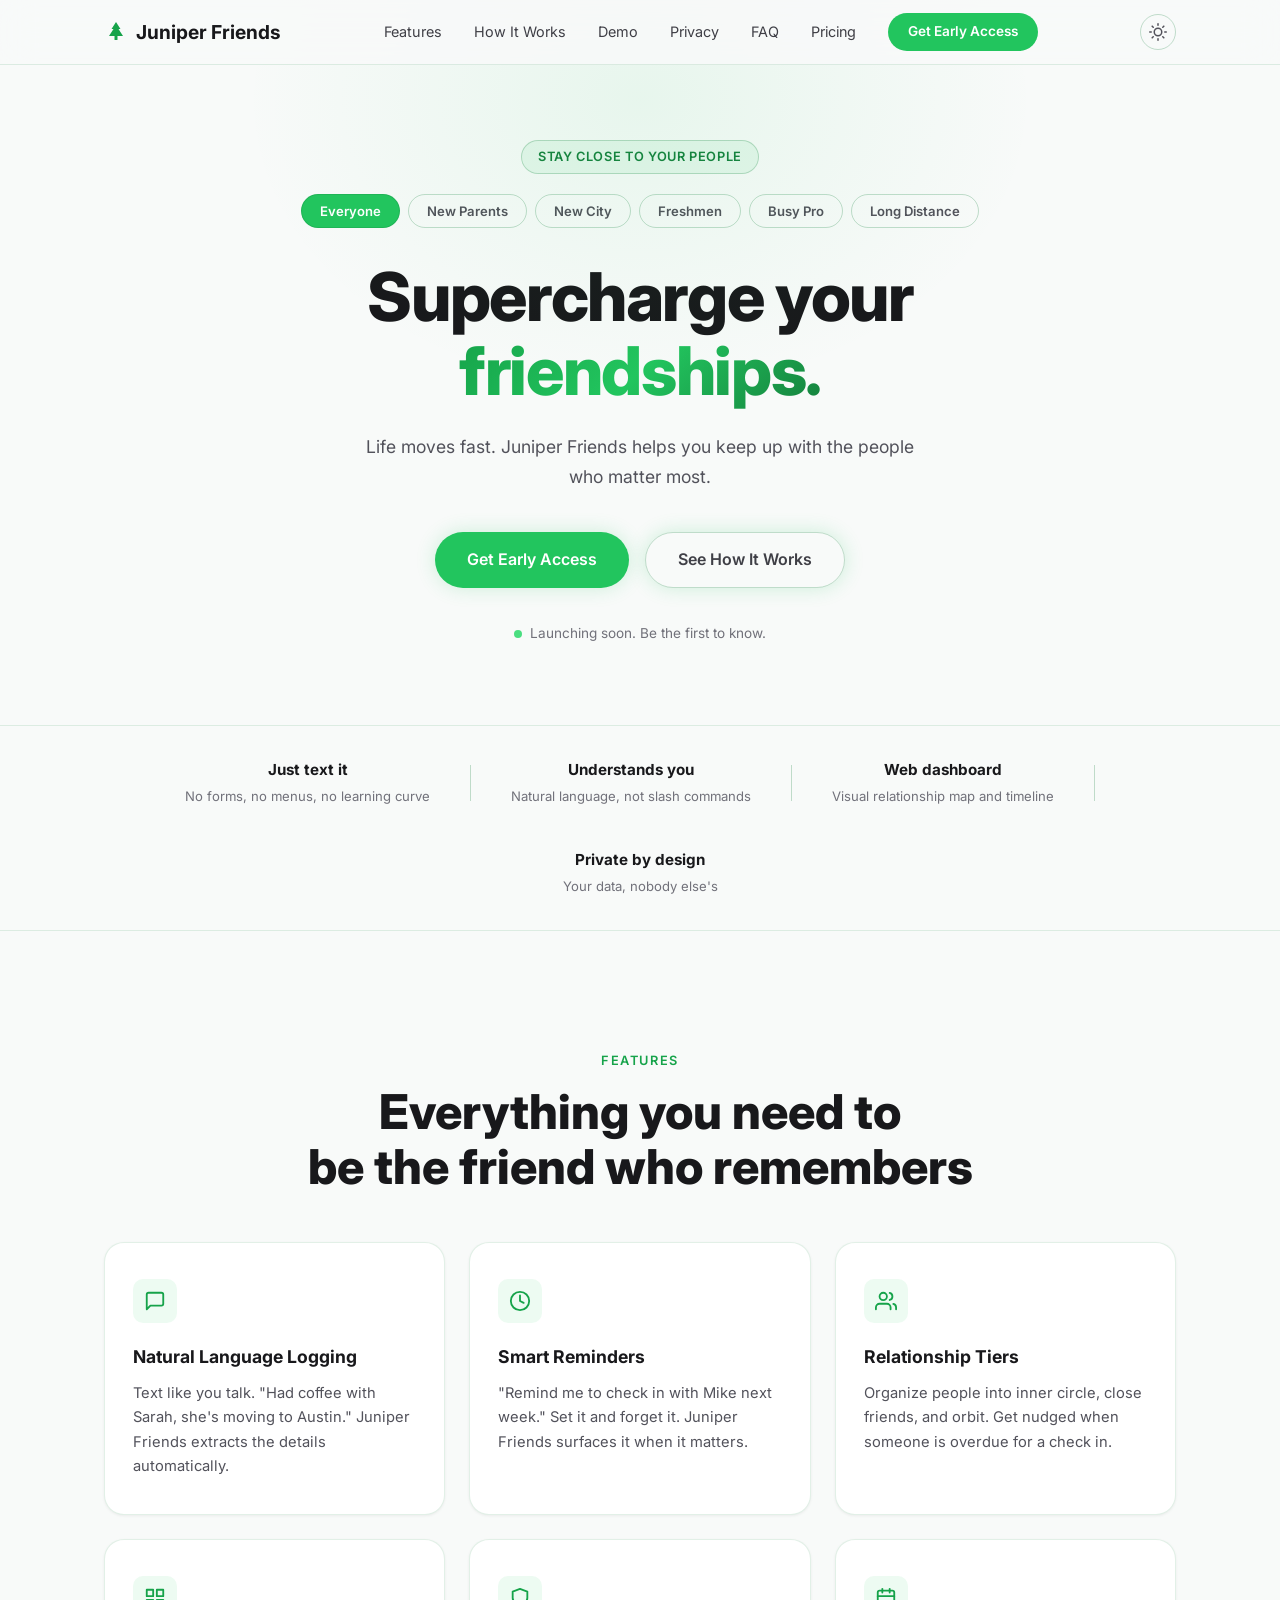
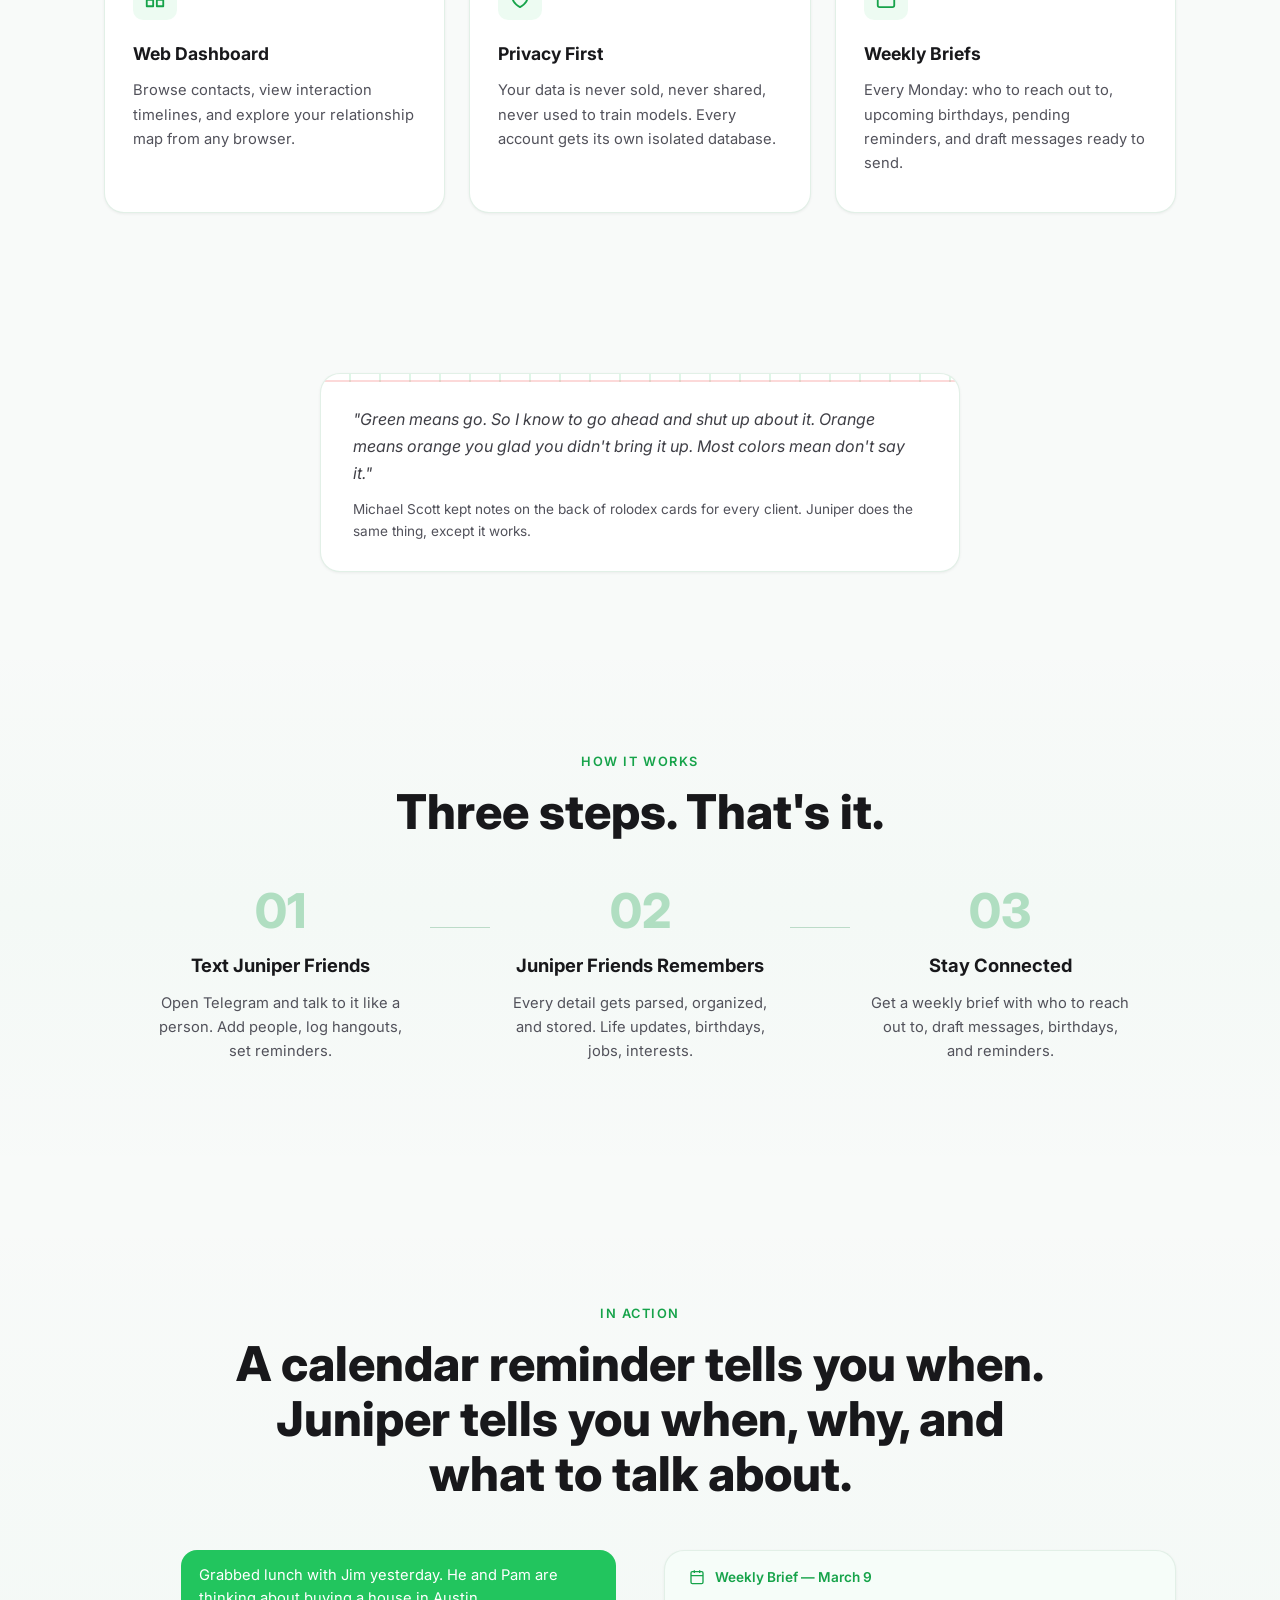
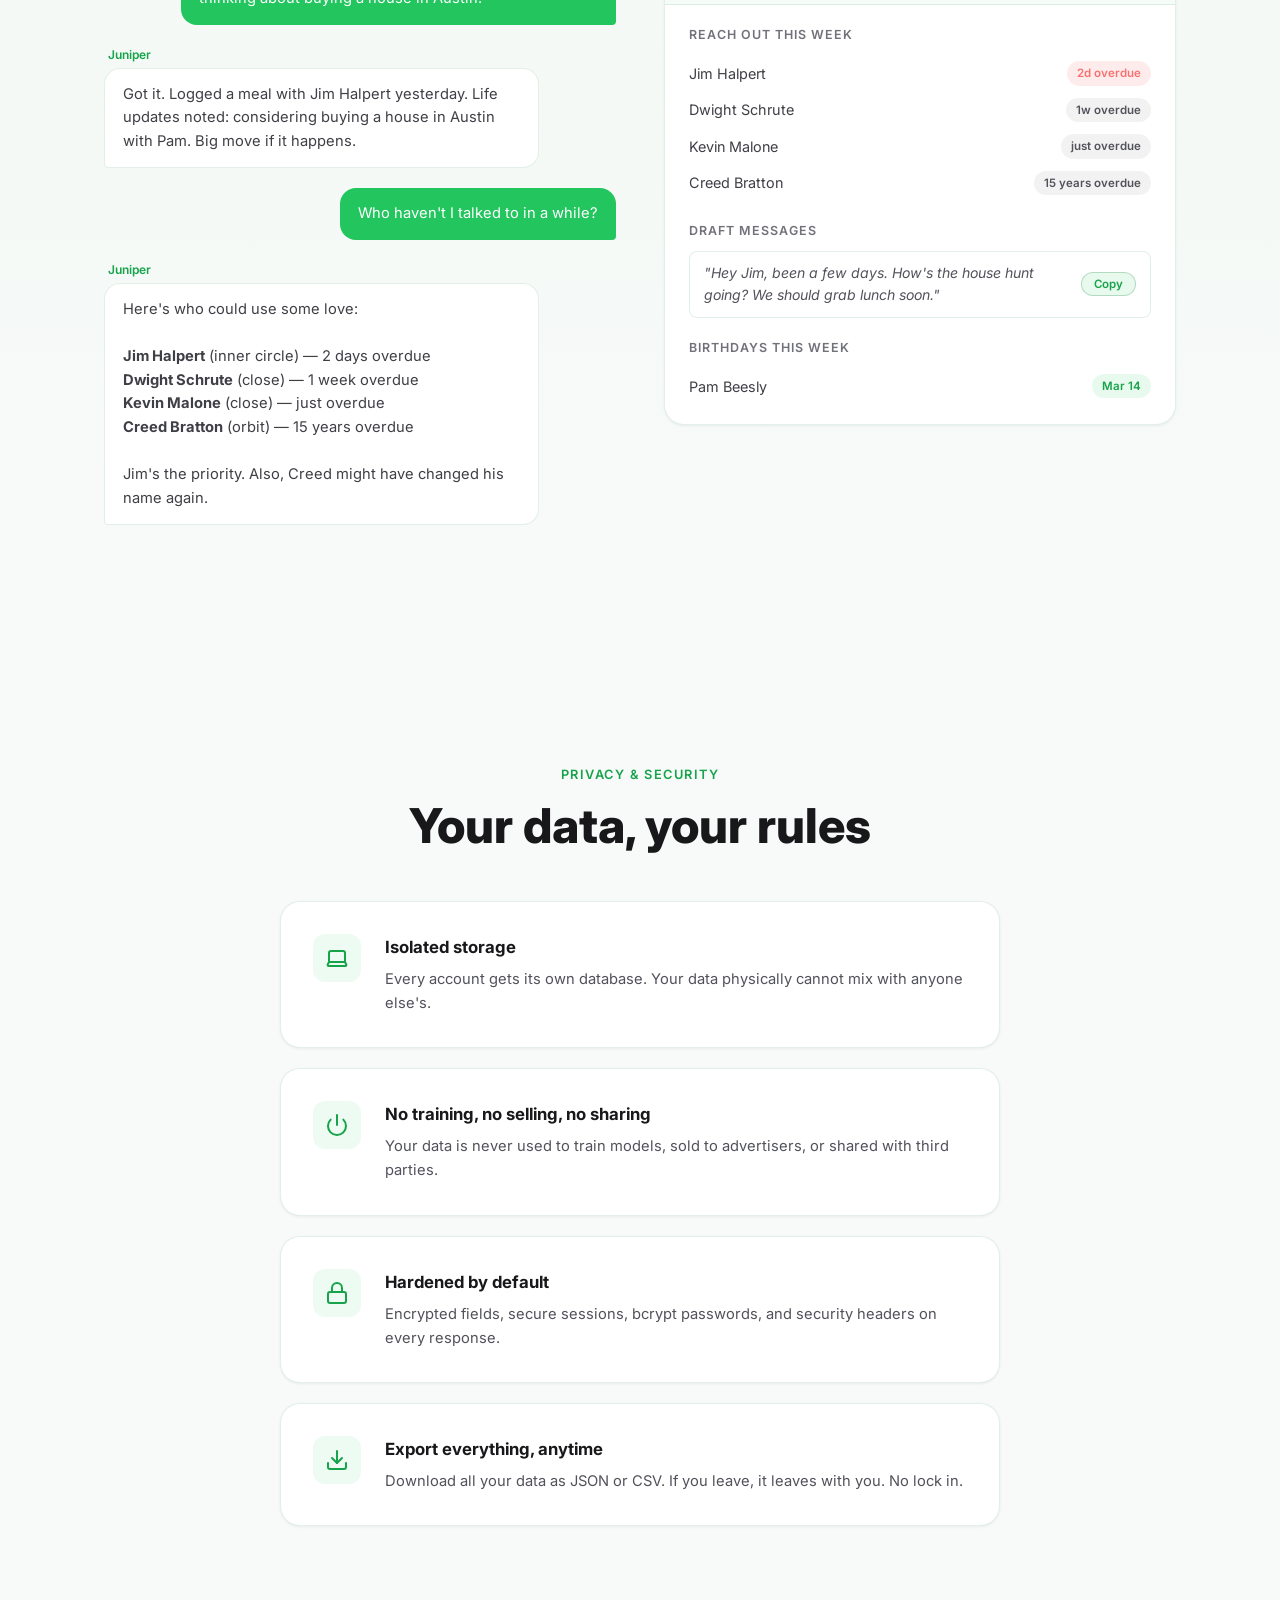
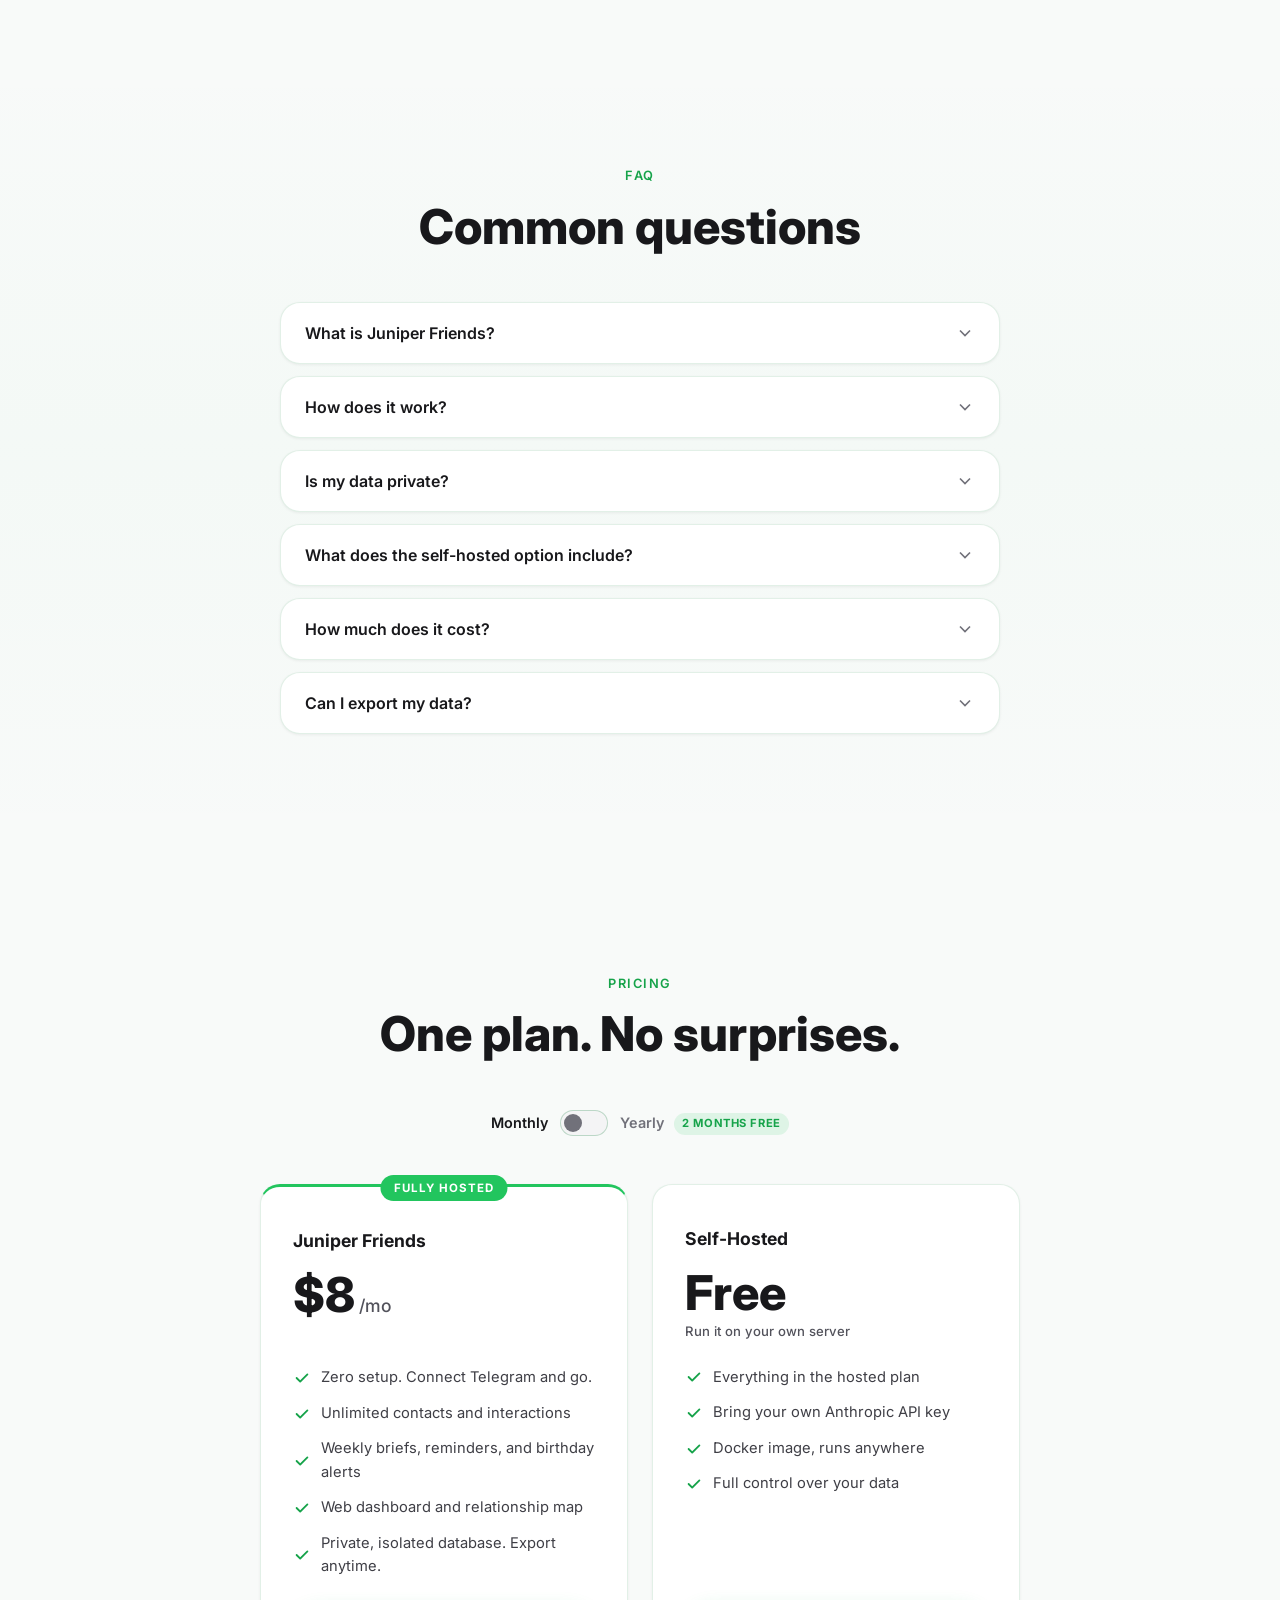
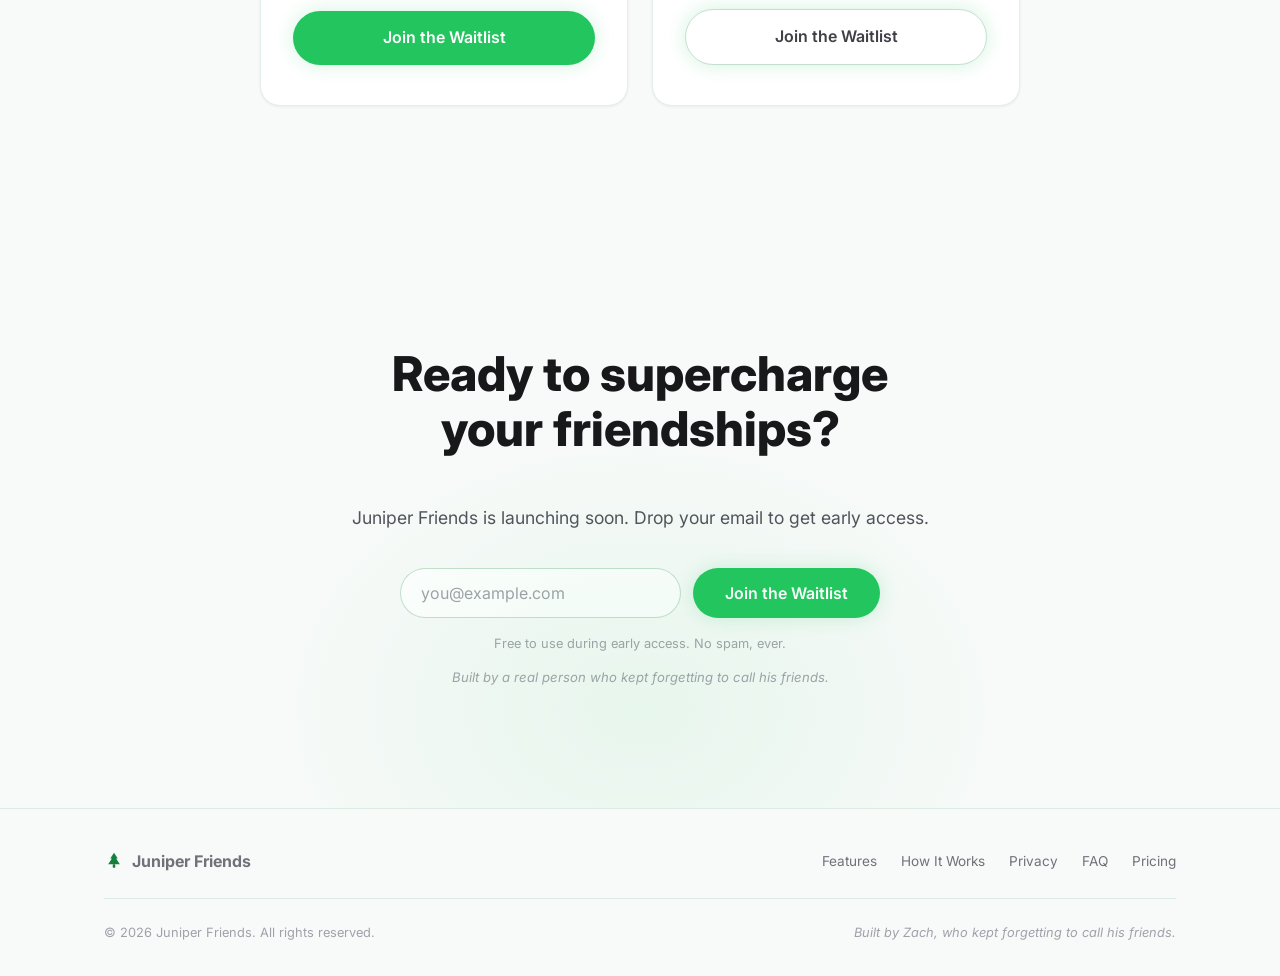
==== index.html @ e5a7aaf4 "Update landing page" ====
<!DOCTYPE html>
<html lang="en" data-theme="light">
<head>
  <meta charset="UTF-8" />
  <meta name="viewport" content="width=device-width, initial-scale=1.0" />
  <title>Juniper Friends &mdash; Supercharge Your Friendships</title>
  <meta name="description" content="A personal CRM that lives in Telegram. Text naturally, and Juniper remembers your people, nudges you when someone is overdue, and sends weekly briefs with draft messages." />
  <link rel="canonical" href="https://zachmeditates.github.io/juniper-site/" />
  <meta name="theme-color" content="#22c55e" />

  <!-- Open Graph -->
  <meta property="og:title" content="Juniper Friends — Supercharge Your Friendships" />
  <meta property="og:description" content="A personal CRM that lives in Telegram. Text naturally, and Juniper remembers your people, nudges you when someone is overdue, and sends weekly briefs." />
  <meta property="og:url" content="https://zachmeditates.github.io/juniper-site/" />
  <meta property="og:type" content="website" />
  <meta property="og:site_name" content="Juniper Friends" />
  <meta property="og:image" content="https://zachmeditates.github.io/juniper-site/og-image.png" />

  <!-- Twitter Card -->
  <meta name="twitter:card" content="summary_large_image" />
  <meta name="twitter:title" content="Juniper Friends — Supercharge Your Friendships" />
  <meta name="twitter:description" content="A personal CRM that lives in Telegram. Text naturally, and Juniper remembers your people, nudges you when someone is overdue, and sends weekly briefs." />
  <meta name="twitter:image" content="https://zachmeditates.github.io/juniper-site/og-image.png" />

  <link rel="icon" type="image/svg+xml" href="favicon.svg" />
  <link rel="preconnect" href="https://fonts.googleapis.com" />
  <link rel="preconnect" href="https://fonts.gstatic.com" crossorigin />
  <link href="https://fonts.googleapis.com/css2?family=Inter:wght@400;500;600;700;800&display=swap" rel="stylesheet" />
  <link rel="stylesheet" href="style.css?v=10" />

  <!-- Structured Data -->
  <script type="application/ld+json">
  {
    "@context": "https://schema.org",
    "@type": "SoftwareApplication",
    "name": "Juniper Friends",
    "description": "A personal CRM that lives in Telegram. Text naturally to log interactions, set reminders, and get weekly briefs about who to reach out to.",
    "applicationCategory": "LifestyleApplication",
    "operatingSystem": "Web, Telegram",
    "url": "https://zachmeditates.github.io/juniper-site/",
    "offers": [
      {
        "@type": "Offer",
        "price": "8",
        "priceCurrency": "USD",
        "name": "Fully Hosted",
        "description": "Zero setup. Connect Telegram and go."
      },
      {
        "@type": "Offer",
        "price": "0",
        "priceCurrency": "USD",
        "name": "Self-Hosted",
        "description": "Bring your own Anthropic API key. Docker image, runs anywhere."
      }
    ],
    "featureList": [
      "Natural language interaction logging",
      "Smart reminders",
      "Relationship tiers with overdue nudges",
      "Weekly briefs with draft messages",
      "Web dashboard with relationship map",
      "Field-level encryption",
      "Data export (JSON, CSV)"
    ]
  }
  </script>
  <script type="application/ld+json">
  {
    "@context": "https://schema.org",
    "@type": "FAQPage",
    "mainEntity": [
      {
        "@type": "Question",
        "name": "What is Juniper Friends?",
        "acceptedAnswer": {
          "@type": "Answer",
          "text": "Juniper Friends is a personal CRM that lives in Telegram. You text it naturally about the people in your life, and it remembers everything: birthdays, jobs, life updates, how you met. It nudges you when someone is overdue for a check in and sends you a weekly brief with who to reach out to and what to talk about."
        }
      },
      {
        "@type": "Question",
        "name": "How does Juniper Friends work?",
        "acceptedAnswer": {
          "@type": "Answer",
          "text": "Open Telegram and message Juniper like you would a friend. Say things like 'had coffee with Sarah, she got promoted' or 'remind me to call Mike next week.' Juniper parses the details, stores them, and uses them to generate personalized nudges and weekly briefs. There is also a web dashboard where you can browse contacts, view interaction timelines, and explore a visual relationship map."
        }
      },
      {
        "@type": "Question",
        "name": "Is my data private?",
        "acceptedAnswer": {
          "@type": "Answer",
          "text": "Yes. Every account gets its own isolated database. Your data is never used to train AI models, never sold to advertisers, and never shared with third parties. Sensitive fields like phone numbers and emails are encrypted at rest. You can export or delete all your data at any time."
        }
      },
      {
        "@type": "Question",
        "name": "How much does Juniper Friends cost?",
        "acceptedAnswer": {
          "@type": "Answer",
          "text": "The hosted plan is $8 per month, or $6 per month billed yearly ($72/year, two months free). The self-hosted option is free forever. You bring your own Anthropic API key and Docker hosting."
        }
      },
      {
        "@type": "Question",
        "name": "Can I export my data from Juniper Friends?",
        "acceptedAnswer": {
          "@type": "Answer",
          "text": "Yes. You can export all your contacts and interaction history as JSON or CSV at any time from the web dashboard. No lock in."
        }
      }
    ]
  }
  </script>
</head>
<body>

  <!-- NAV -->
  <nav class="nav">
    <div class="nav__inner">
      <a href="#" class="nav__logo">
        <svg class="nav__icon" viewBox="0 0 24 24" fill="currentColor" role="img" aria-label="Juniper Friends logo"><path d="M12 2L7.5 9h2L5 16h14l-4.5-7h2L12 2z"/><rect x="10.5" y="16" width="3" height="4" rx=".5"/></svg>
        Juniper Friends
      </a>
      <div class="nav__links">
        <a href="#features">Features</a>
        <a href="#how-it-works">How It Works</a>
        <a href="#in-action">Demo</a>
        <a href="#privacy">Privacy</a>
        <a href="#faq">FAQ</a>
        <a href="#pricing">Pricing</a>
        <a href="#signup" class="btn btn--sm">Get Early Access</a>
      </div>
      <div class="nav__right">
        <button class="theme-toggle" aria-label="Toggle theme" id="theme-btn">
          <svg class="theme-toggle__dark" viewBox="0 0 24 24" fill="none" stroke="currentColor" stroke-width="2" stroke-linecap="round" stroke-linejoin="round"><path d="M21 12.79A9 9 0 1 1 11.21 3 7 7 0 0 0 21 12.79z"/></svg>
          <svg class="theme-toggle__light" viewBox="0 0 24 24" fill="none" stroke="currentColor" stroke-width="2" stroke-linecap="round" stroke-linejoin="round"><circle cx="12" cy="12" r="5"/><line x1="12" y1="1" x2="12" y2="3"/><line x1="12" y1="21" x2="12" y2="23"/><line x1="4.22" y1="4.22" x2="5.64" y2="5.64"/><line x1="18.36" y1="18.36" x2="19.78" y2="19.78"/><line x1="1" y1="12" x2="3" y2="12"/><line x1="21" y1="12" x2="23" y2="12"/><line x1="4.22" y1="19.78" x2="5.64" y2="18.36"/><line x1="18.36" y1="5.64" x2="19.78" y2="4.22"/></svg>
        </button>
        <button class="nav__mobile" aria-label="Menu" id="nav-mobile-btn">
          <svg viewBox="0 0 24 24" fill="none" stroke="currentColor" stroke-width="2"><path d="M3 12h18M3 6h18M3 18h18"/></svg>
        </button>
      </div>
    </div>
  </nav>

  <main>

  <!-- HERO -->
  <section class="hero">
    <div class="hero__glow"></div>
    <div class="container">
      <div class="hero__badge">Stay Close to Your People</div>

      <div class="hero__personas" role="tablist" aria-label="Choose your situation">
        <button class="persona-tab persona-tab--active" role="tab" aria-selected="true" data-persona="everyone">Everyone</button>
        <button class="persona-tab" role="tab" aria-selected="false" data-persona="parents">New Parents</button>
        <button class="persona-tab" role="tab" aria-selected="false" data-persona="city">New City</button>
        <button class="persona-tab" role="tab" aria-selected="false" data-persona="freshmen">Freshmen</button>
        <button class="persona-tab" role="tab" aria-selected="false" data-persona="pro">Busy Pro</button>
        <button class="persona-tab" role="tab" aria-selected="false" data-persona="distance">Long Distance</button>
      </div>

      <div class="hero__content">
        <h1 class="hero__title" id="hero-title">Supercharge your<br /><span class="gradient-text">friendships.</span></h1>
        <p class="hero__sub" id="hero-sub">Life moves fast. Juniper Friends helps you keep up with the people who matter most.</p>
      </div>

      <div class="hero__cta">
        <a href="#signup" class="btn btn--lg">Get Early Access</a>
        <a href="#how-it-works" class="btn btn--lg btn--ghost">See How It Works</a>
      </div>
      <div class="hero__proof">
        <span class="hero__dot"></span>
        Launching soon. Be the first to know.
      </div>
    </div>
  </section>

  <!-- SOCIAL PROOF STRIP -->
  <section class="strip">
    <div class="container strip__inner">
      <div class="strip__item">
        <strong>Just text it</strong>
        <span>No forms, no menus, no learning curve</span>
      </div>
      <div class="strip__sep"></div>
      <div class="strip__item">
        <strong>Understands you</strong>
        <span>Natural language, not slash commands</span>
      </div>
      <div class="strip__sep"></div>
      <div class="strip__item">
        <strong>Web dashboard</strong>
        <span>Visual relationship map and timeline</span>
      </div>
      <div class="strip__sep"></div>
      <div class="strip__item">
        <strong>Private by design</strong>
        <span>Your data, nobody else's</span>
      </div>
    </div>
  </section>

  <!-- FEATURES -->
  <section class="features" id="features">
    <div class="container">
      <div class="section-label">Features</div>
      <h2 class="section-title">Everything you need to<br />be the friend who remembers</h2>
      <div class="features__grid">

        <div class="card">
          <div class="card__icon">
            <svg viewBox="0 0 24 24" fill="none" stroke="currentColor" stroke-width="2" stroke-linecap="round" stroke-linejoin="round"><path d="M21 15a2 2 0 0 1-2 2H7l-4 4V5a2 2 0 0 1 2-2h14a2 2 0 0 1 2 2z"/></svg>
          </div>
          <h3>Natural Language Logging</h3>
          <p>Text like you talk. "Had coffee with Sarah, she's moving to Austin." Juniper Friends extracts the details automatically.</p>
        </div>

        <div class="card">
          <div class="card__icon">
            <svg viewBox="0 0 24 24" fill="none" stroke="currentColor" stroke-width="2" stroke-linecap="round" stroke-linejoin="round"><circle cx="12" cy="12" r="10"/><polyline points="12 6 12 12 16 14"/></svg>
          </div>
          <h3>Smart Reminders</h3>
          <p>"Remind me to check in with Mike next week." Set it and forget it. Juniper Friends surfaces it when it matters.</p>
        </div>

        <div class="card">
          <div class="card__icon">
            <svg viewBox="0 0 24 24" fill="none" stroke="currentColor" stroke-width="2" stroke-linecap="round" stroke-linejoin="round"><path d="M17 21v-2a4 4 0 0 0-4-4H5a4 4 0 0 0-4 4v2"/><circle cx="9" cy="7" r="4"/><path d="M23 21v-2a4 4 0 0 0-3-3.87"/><path d="M16 3.13a4 4 0 0 1 0 7.75"/></svg>
          </div>
          <h3>Relationship Tiers</h3>
          <p>Organize people into inner circle, close friends, and orbit. Get nudged when someone is overdue for a check in.</p>
        </div>

        <div class="card">
          <div class="card__icon">
            <svg viewBox="0 0 24 24" fill="none" stroke="currentColor" stroke-width="2" stroke-linecap="round" stroke-linejoin="round"><rect x="3" y="3" width="7" height="7"/><rect x="14" y="3" width="7" height="7"/><rect x="14" y="14" width="7" height="7"/><rect x="3" y="14" width="7" height="7"/></svg>
          </div>
          <h3>Web Dashboard</h3>
          <p>Browse contacts, view interaction timelines, and explore your relationship map from any browser.</p>
        </div>

        <div class="card">
          <div class="card__icon">
            <svg viewBox="0 0 24 24" fill="none" stroke="currentColor" stroke-width="2" stroke-linecap="round" stroke-linejoin="round"><path d="M12 22s8-4 8-10V5l-8-3-8 3v7c0 6 8 10 8 10z"/></svg>
          </div>
          <h3>Privacy First</h3>
          <p>Your data is never sold, never shared, never used to train models. Every account gets its own isolated database.</p>
        </div>

        <div class="card">
          <div class="card__icon">
            <svg viewBox="0 0 24 24" fill="none" stroke="currentColor" stroke-width="2" stroke-linecap="round" stroke-linejoin="round"><rect x="3" y="4" width="18" height="18" rx="2" ry="2"/><line x1="16" y1="2" x2="16" y2="6"/><line x1="8" y1="2" x2="8" y2="6"/><line x1="3" y1="10" x2="21" y2="10"/></svg>
          </div>
          <h3>Weekly Briefs</h3>
          <p>Every Monday: who to reach out to, upcoming birthdays, pending reminders, and draft messages ready to send.</p>
        </div>

      </div>
    </div>
  </section>


  <!-- ROLODEX CALLOUT -->
  <section class="rolodex">
    <div class="container">
      <div class="rolodex__card">
        <div class="rolodex__lines"></div>
        <div class="rolodex__content">
          <p class="rolodex__quote">"Green means go. So I know to go ahead and shut up about it. Orange means orange you glad you didn't bring it up. Most colors mean don't say it."</p>
          <p class="rolodex__credit">Michael Scott kept notes on the back of rolodex cards for every client. Juniper does the same thing, except it works.</p>
        </div>
      </div>
    </div>
  </section>


  <!-- HOW IT WORKS -->
  <section class="how" id="how-it-works">
    <div class="container">
      <div class="section-label">How It Works</div>
      <h2 class="section-title">Three steps. That's it.</h2>
      <div class="how__steps">
        <div class="step">
          <div class="step__num">01</div>
          <h3>Text Juniper Friends</h3>
          <p>Open Telegram and talk to it like a person. Add people, log hangouts, set reminders.</p>
        </div>
        <div class="step__line"></div>
        <div class="step">
          <div class="step__num">02</div>
          <h3>Juniper Friends Remembers</h3>
          <p>Every detail gets parsed, organized, and stored. Life updates, birthdays, jobs, interests.</p>
        </div>
        <div class="step__line"></div>
        <div class="step">
          <div class="step__num">03</div>
          <h3>Stay Connected</h3>
          <p>Get a weekly brief with who to reach out to, draft messages, birthdays, and reminders.</p>
        </div>
      </div>
    </div>
  </section>


  <!-- SEE IT IN ACTION (Chat Demo + Brief Preview) -->
  <section class="demo" id="in-action">
    <div class="container">
      <div class="section-label">In Action</div>
      <h2 class="section-title">A calendar reminder tells you when.<br />Juniper tells you when, why, and<br />what to talk about.</h2>

      <div class="demo__layout">
        <div class="demo__chat">
          <div class="chat">
            <div class="chat__msg chat__msg--user">
              <div class="chat__bubble">Grabbed lunch with Jim yesterday. He and Pam are thinking about buying a house in Austin.</div>
            </div>
            <div class="chat__msg chat__msg--agent">
              <div class="chat__name">Juniper</div>
              <div class="chat__bubble">Got it. Logged a meal with Jim Halpert yesterday. Life updates noted: considering buying a house in Austin with Pam. Big move if it happens.</div>
            </div>
            <div class="chat__msg chat__msg--user">
              <div class="chat__bubble">Who haven't I talked to in a while?</div>
            </div>
            <div class="chat__msg chat__msg--agent">
              <div class="chat__name">Juniper</div>
              <div class="chat__bubble">
                Here's who could use some love:<br /><br />
                <strong>Jim Halpert</strong> (inner circle) &mdash; 2 days overdue<br />
                <strong>Dwight Schrute</strong> (close) &mdash; 1 week overdue<br />
                <strong>Kevin Malone</strong> (close) &mdash; just overdue<br />
                <strong>Creed Bratton</strong> (orbit) &mdash; 15 years overdue<br /><br />
                Jim's the priority. Also, Creed might have changed his name again.
              </div>
            </div>
          </div>
        </div>

        <div class="demo__brief">
          <div class="brief__card">
            <div class="brief__card-header">
              <svg viewBox="0 0 24 24" fill="none" stroke="currentColor" stroke-width="2"><rect x="3" y="4" width="18" height="18" rx="2" ry="2"/><line x1="16" y1="2" x2="16" y2="6"/><line x1="8" y1="2" x2="8" y2="6"/><line x1="3" y1="10" x2="21" y2="10"/></svg>
              Weekly Brief &mdash; March 9
            </div>
            <div class="brief__card-body">
              <div class="brief__section">
                <strong>Reach Out This Week</strong>
                <div class="brief__row"><span class="brief__name">Jim Halpert</span><span class="brief__tag brief__tag--urgent">2d overdue</span></div>
                <div class="brief__row"><span class="brief__name">Dwight Schrute</span><span class="brief__tag">1w overdue</span></div>
                <div class="brief__row"><span class="brief__name">Kevin Malone</span><span class="brief__tag">just overdue</span></div>
                <div class="brief__row"><span class="brief__name">Creed Bratton</span><span class="brief__tag">15 years overdue</span></div>
              </div>
              <div class="brief__section">
                <strong>Draft Messages</strong>
                <div class="brief__draft">"Hey Jim, been a few days. How's the house hunt going? We should grab lunch soon."<button class="brief__copy">Copy</button></div>
              </div>
              <div class="brief__section">
                <strong>Birthdays This Week</strong>
                <div class="brief__row"><span class="brief__name">Pam Beesly</span><span class="brief__tag brief__tag--bday">Mar 14</span></div>
              </div>
            </div>
          </div>
        </div>
      </div>
    </div>
  </section>


  <!-- PRIVACY & SECURITY (merged) -->
  <section class="privacy" id="privacy">
    <div class="container">
      <div class="section-label">Privacy &amp; Security</div>
      <h2 class="section-title">Your data, your rules</h2>

      <div class="privacy__points">
        <div class="privacy__point">
          <div class="privacy__icon">
            <svg viewBox="0 0 24 24" fill="none" stroke="currentColor" stroke-width="2" stroke-linecap="round" stroke-linejoin="round"><path d="M20 16V7a2 2 0 0 0-2-2H6a2 2 0 0 0-2 2v9m16 0H4m16 0 1.28 2.55a1 1 0 0 1-.9 1.45H3.62a1 1 0 0 1-.9-1.45L4 16"/></svg>
          </div>
          <div class="privacy__text">
            <h3>Isolated storage</h3>
            <p>Every account gets its own database. Your data physically cannot mix with anyone else's.</p>
          </div>
        </div>

        <div class="privacy__point">
          <div class="privacy__icon">
            <svg viewBox="0 0 24 24" fill="none" stroke="currentColor" stroke-width="2" stroke-linecap="round" stroke-linejoin="round"><path d="M18.36 6.64a9 9 0 1 1-12.73 0"/><line x1="12" y1="2" x2="12" y2="12"/></svg>
          </div>
          <div class="privacy__text">
            <h3>No training, no selling, no sharing</h3>
            <p>Your data is never used to train models, sold to advertisers, or shared with third parties.</p>
          </div>
        </div>

        <div class="privacy__point">
          <div class="privacy__icon">
            <svg viewBox="0 0 24 24" fill="none" stroke="currentColor" stroke-width="2" stroke-linecap="round" stroke-linejoin="round"><rect x="3" y="11" width="18" height="11" rx="2" ry="2"/><path d="M7 11V7a5 5 0 0 1 10 0v4"/></svg>
          </div>
          <div class="privacy__text">
            <h3>Hardened by default</h3>
            <p>Encrypted fields, secure sessions, bcrypt passwords, and security headers on every response.</p>
          </div>
        </div>

        <div class="privacy__point">
          <div class="privacy__icon">
            <svg viewBox="0 0 24 24" fill="none" stroke="currentColor" stroke-width="2" stroke-linecap="round" stroke-linejoin="round"><path d="M21 15v4a2 2 0 0 1-2 2H5a2 2 0 0 1-2-2v-4"/><polyline points="7 10 12 15 17 10"/><line x1="12" y1="15" x2="12" y2="3"/></svg>
          </div>
          <div class="privacy__text">
            <h3>Export everything, anytime</h3>
            <p>Download all your data as JSON or CSV. If you leave, it leaves with you. No lock in.</p>
          </div>
        </div>
      </div>
    </div>
  </section>

  <!-- FAQ -->
  <section class="faq" id="faq">
    <div class="container">
      <div class="section-label">FAQ</div>
      <h2 class="section-title">Common questions</h2>
      <div class="faq__list">

        <div class="faq__item">
          <button class="faq__question" aria-expanded="false">
            <span>What is Juniper Friends?</span>
            <svg class="faq__chevron" viewBox="0 0 24 24" fill="none" stroke="currentColor" stroke-width="2"><polyline points="6 9 12 15 18 9"/></svg>
          </button>
          <div class="faq__answer">
            <p>Juniper Friends is a personal CRM that lives in Telegram. You text it naturally about the people in your life, and it remembers everything: birthdays, jobs, life updates, how you met. It nudges you when someone is overdue for a check in and sends you a weekly brief with who to reach out to and what to talk about.</p>
          </div>
        </div>

        <div class="faq__item">
          <button class="faq__question" aria-expanded="false">
            <span>How does it work?</span>
            <svg class="faq__chevron" viewBox="0 0 24 24" fill="none" stroke="currentColor" stroke-width="2"><polyline points="6 9 12 15 18 9"/></svg>
          </button>
          <div class="faq__answer">
            <p>Open Telegram and message Juniper like you would a friend. Say things like "had coffee with Sarah, she got promoted" or "remind me to call Mike next week." Juniper parses the details, stores them, and uses them to generate personalized nudges and weekly briefs. There is also a web dashboard where you can browse contacts, view interaction timelines, and explore a visual relationship map.</p>
          </div>
        </div>

        <div class="faq__item">
          <button class="faq__question" aria-expanded="false">
            <span>Is my data private?</span>
            <svg class="faq__chevron" viewBox="0 0 24 24" fill="none" stroke="currentColor" stroke-width="2"><polyline points="6 9 12 15 18 9"/></svg>
          </button>
          <div class="faq__answer">
            <p>Yes. Every account gets its own isolated database. Your data is never used to train AI models, never sold to advertisers, and never shared with third parties. Sensitive fields like phone numbers and emails are encrypted at rest. You can export or delete all your data at any time.</p>
          </div>
        </div>

        <div class="faq__item">
          <button class="faq__question" aria-expanded="false">
            <span>What does the self-hosted option include?</span>
            <svg class="faq__chevron" viewBox="0 0 24 24" fill="none" stroke="currentColor" stroke-width="2"><polyline points="6 9 12 15 18 9"/></svg>
          </button>
          <div class="faq__answer">
            <p>Everything in the hosted plan, running on your own server. You get a Docker image that works anywhere, bring your own Anthropic API key, and maintain full control over your data. No monthly fee. The only cost is your own API usage and hosting.</p>
          </div>
        </div>

        <div class="faq__item">
          <button class="faq__question" aria-expanded="false">
            <span>How much does it cost?</span>
            <svg class="faq__chevron" viewBox="0 0 24 24" fill="none" stroke="currentColor" stroke-width="2"><polyline points="6 9 12 15 18 9"/></svg>
          </button>
          <div class="faq__answer">
            <p>The hosted plan is $8 per month, or $6 per month billed yearly ($72/year, two months free). That covers everything: unlimited contacts, interactions, weekly briefs, reminders, birthday alerts, and the web dashboard. The self-hosted option is free forever.</p>
          </div>
        </div>

        <div class="faq__item">
          <button class="faq__question" aria-expanded="false">
            <span>Can I export my data?</span>
            <svg class="faq__chevron" viewBox="0 0 24 24" fill="none" stroke="currentColor" stroke-width="2"><polyline points="6 9 12 15 18 9"/></svg>
          </button>
          <div class="faq__answer">
            <p>Yes. You can export all your contacts and interaction history as JSON or CSV at any time from the web dashboard. If you decide to leave, your data leaves with you. No lock in, no hoops.</p>
          </div>
        </div>

      </div>
    </div>
  </section>

  <!-- PRICING -->
  <section class="pricing" id="pricing">
    <div class="container">
      <div class="section-label">Pricing</div>
      <h2 class="section-title">One plan. No surprises.</h2>

      <div class="pricing__toggle">
        <span class="pricing__toggle-label pricing__toggle-label--active" data-plan="monthly">Monthly</span>
        <button class="pricing__toggle-switch" aria-label="Toggle billing period">
          <span class="pricing__toggle-knob"></span>
        </button>
        <span class="pricing__toggle-label" data-plan="yearly">Yearly <span class="pricing__toggle-badge">2 months free</span></span>
      </div>

      <div class="pricing__grid">

        <div class="pricing__card pricing__card--primary">
          <div class="pricing__popular">Fully Hosted</div>
          <h3 class="pricing__card-title">Juniper Friends</h3>
          <div class="pricing__price">
            <span class="pricing__amount" id="pricing-amount">$8</span>
            <span class="pricing__period">/mo</span>
          </div>
          <p class="pricing__billed" id="pricing-billed"></p>
          <ul class="pricing__features">
            <li>
              <svg viewBox="0 0 20 20" fill="currentColor"><path fill-rule="evenodd" d="M16.707 5.293a1 1 0 010 1.414l-8 8a1 1 0 01-1.414 0l-4-4a1 1 0 011.414-1.414L8 12.586l7.293-7.293a1 1 0 011.414 0z" clip-rule="evenodd"/></svg>
              Zero setup. Connect Telegram and go.
            </li>
            <li>
              <svg viewBox="0 0 20 20" fill="currentColor"><path fill-rule="evenodd" d="M16.707 5.293a1 1 0 010 1.414l-8 8a1 1 0 01-1.414 0l-4-4a1 1 0 011.414-1.414L8 12.586l7.293-7.293a1 1 0 011.414 0z" clip-rule="evenodd"/></svg>
              Unlimited contacts and interactions
            </li>
            <li>
              <svg viewBox="0 0 20 20" fill="currentColor"><path fill-rule="evenodd" d="M16.707 5.293a1 1 0 010 1.414l-8 8a1 1 0 01-1.414 0l-4-4a1 1 0 011.414-1.414L8 12.586l7.293-7.293a1 1 0 011.414 0z" clip-rule="evenodd"/></svg>
              Weekly briefs, reminders, and birthday alerts
            </li>
            <li>
              <svg viewBox="0 0 20 20" fill="currentColor"><path fill-rule="evenodd" d="M16.707 5.293a1 1 0 010 1.414l-8 8a1 1 0 01-1.414 0l-4-4a1 1 0 011.414-1.414L8 12.586l7.293-7.293a1 1 0 011.414 0z" clip-rule="evenodd"/></svg>
              Web dashboard and relationship map
            </li>
            <li>
              <svg viewBox="0 0 20 20" fill="currentColor"><path fill-rule="evenodd" d="M16.707 5.293a1 1 0 010 1.414l-8 8a1 1 0 01-1.414 0l-4-4a1 1 0 011.414-1.414L8 12.586l7.293-7.293a1 1 0 011.414 0z" clip-rule="evenodd"/></svg>
              Private, isolated database. Export anytime.
            </li>
          </ul>
          <a href="#signup" class="btn btn--lg pricing__cta">Join the Waitlist</a>
        </div>

        <div class="pricing__card">
          <h3 class="pricing__card-title">Self-Hosted</h3>
          <div class="pricing__price">
            <span class="pricing__amount">Free</span>
          </div>
          <p class="pricing__billed pricing__billed--static">Run it on your own server</p>
          <ul class="pricing__features">
            <li>
              <svg viewBox="0 0 20 20" fill="currentColor"><path fill-rule="evenodd" d="M16.707 5.293a1 1 0 010 1.414l-8 8a1 1 0 01-1.414 0l-4-4a1 1 0 011.414-1.414L8 12.586l7.293-7.293a1 1 0 011.414 0z" clip-rule="evenodd"/></svg>
              Everything in the hosted plan
            </li>
            <li>
              <svg viewBox="0 0 20 20" fill="currentColor"><path fill-rule="evenodd" d="M16.707 5.293a1 1 0 010 1.414l-8 8a1 1 0 01-1.414 0l-4-4a1 1 0 011.414-1.414L8 12.586l7.293-7.293a1 1 0 011.414 0z" clip-rule="evenodd"/></svg>
              Bring your own Anthropic API key
            </li>
            <li>
              <svg viewBox="0 0 20 20" fill="currentColor"><path fill-rule="evenodd" d="M16.707 5.293a1 1 0 010 1.414l-8 8a1 1 0 01-1.414 0l-4-4a1 1 0 011.414-1.414L8 12.586l7.293-7.293a1 1 0 011.414 0z" clip-rule="evenodd"/></svg>
              Docker image, runs anywhere
            </li>
            <li>
              <svg viewBox="0 0 20 20" fill="currentColor"><path fill-rule="evenodd" d="M16.707 5.293a1 1 0 010 1.414l-8 8a1 1 0 01-1.414 0l-4-4a1 1 0 011.414-1.414L8 12.586l7.293-7.293a1 1 0 011.414 0z" clip-rule="evenodd"/></svg>
              Full control over your data
            </li>
          </ul>
          <a href="#signup" class="btn btn--lg btn--ghost pricing__cta">Join the Waitlist</a>
        </div>

      </div>
    </div>
  </section>

  <!-- CTA / SIGNUP -->
  <section class="cta" id="signup">
    <div class="container">
      <div class="cta__glow"></div>
      <h2 class="section-title">Ready to supercharge<br />your friendships?</h2>
      <p class="cta__sub">Juniper Friends is launching soon. Drop your email to get early access.</p>
      <form class="cta__form" id="signup-form">
        <input type="email" placeholder="you@example.com" required class="cta__input" />
        <button type="submit" class="btn btn--lg">Join the Waitlist</button>
      </form>
      <p class="cta__fine">Free to use during early access. No spam, ever.</p>
      <p class="cta__founder">Built by a real person who kept forgetting to call his friends.</p>
      <div class="cta__success" id="cta-success">
        You're on the list. We'll be in touch.
      </div>
    </div>
  </section>

  </main>

  <!-- FOOTER -->
  <footer class="footer">
    <div class="container">
      <div class="footer__top">
        <div class="footer__brand">
          <svg class="footer__icon" viewBox="0 0 24 24" fill="currentColor"><path d="M12 2L7.5 9h2L5 16h14l-4.5-7h2L12 2z"/><rect x="10.5" y="16" width="3" height="4" rx=".5"/></svg>
          Juniper Friends
        </div>
        <nav class="footer__links" aria-label="Footer navigation">
          <a href="#features">Features</a>
          <a href="#how-it-works">How It Works</a>
          <a href="#privacy">Privacy</a>
          <a href="#faq">FAQ</a>
          <a href="#pricing">Pricing</a>
        </nav>
      </div>
      <div class="footer__bottom">
        <div class="footer__copy">&copy; 2026 Juniper Friends. All rights reserved.</div>
        <div class="footer__made">Built by Zach, who kept forgetting to call his friends.</div>
      </div>
    </div>
  </footer>

  <script>
    // Theme toggle
    function toggleTheme() {
      var html = document.documentElement;
      var current = html.getAttribute('data-theme');
      var next = current === 'light' ? 'dark' : 'light';
      html.setAttribute('data-theme', next);
      localStorage.setItem('juniper-theme', next);
    }

    // Apply saved theme on load
    (function() {
      var saved = localStorage.getItem('juniper-theme');
      if (saved) {
        document.documentElement.setAttribute('data-theme', saved);
      }
    })();

    // Wire up buttons (no inline handlers)
    document.getElementById('theme-btn').addEventListener('click', toggleTheme);
    document.getElementById('nav-mobile-btn').addEventListener('click', function() {
      document.querySelector('.nav__links').classList.toggle('open');
    });
    document.getElementById('signup-form').addEventListener('submit', handleSignup);

    // Persona tabs
    (function() {
      var personas = {
        everyone: {
          title: 'Supercharge your<br /><span class="gradient-text">friendships.</span>',
          sub: 'Life moves fast. Juniper Friends helps you keep up with the people who matter most.'
        },
        parents: {
          title: 'Having kids changes everything.<br /><span class="gradient-text">Your friendships don\'t have to.</span>',
          sub: 'You have a lot on your plate. Juniper Friends keeps track of your people so you can focus on showing up when it counts.'
        },
        city: {
          title: 'New city, new people,<br /><span class="gradient-text">zero context.</span>',
          sub: 'You\'re meeting people faster than ever. Juniper Friends helps you turn new faces into real connections.'
        },
        freshmen: {
          title: 'You\'ll meet more people this semester<br /><span class="gradient-text">than the next ten years combined.</span>',
          sub: 'Orientation, floor mates, study groups. So many good people. Juniper Friends helps you hold onto every one of them.'
        },
        pro: {
          title: 'Your calendar is full.<br /><span class="gradient-text">Your friendships shouldn\'t be empty.</span>',
          sub: 'Back to back all day, but your real people still matter. Juniper Friends makes sure they know it.'
        },
        distance: {
          title: 'Your friends moved.<br /><span class="gradient-text">Your friendship doesn\'t have to.</span>',
          sub: 'People scatter. Jobs change, cities change. Juniper Friends helps you stay close no matter the distance.'
        }
      };

      var tabs = document.querySelectorAll('.persona-tab');
      var titleEl = document.getElementById('hero-title');
      var subEl = document.getElementById('hero-sub');
      var content = document.querySelector('.hero__content');

      tabs.forEach(function(tab) {
        tab.addEventListener('click', function() {
          var key = this.getAttribute('data-persona');
          var data = personas[key];
          if (!data) return;

          tabs.forEach(function(t) {
            t.classList.remove('persona-tab--active');
            t.setAttribute('aria-selected', 'false');
          });
          this.classList.add('persona-tab--active');
          this.setAttribute('aria-selected', 'true');

          content.classList.add('hero__content--fading');
          setTimeout(function() {
            titleEl.innerHTML = data.title;
            subEl.innerHTML = data.sub;
            content.classList.remove('hero__content--fading');
          }, 300);
        });
      });
    })();

    async function handleSignup(e) {
      e.preventDefault();
      var form = e.target;
      var btn = form.querySelector('button[type="submit"]');
      var input = form.querySelector('input[type="email"]');
      var email = input.value.trim();
      var success = document.getElementById('cta-success');
      var errorEl = document.getElementById('cta-error');

      if (!email) return;

      btn.disabled = true;
      btn.textContent = 'Joining...';
      if (errorEl) errorEl.style.display = 'none';

      try {
        var res = await fetch('https://formsubmit.co/ajax/zach.wallace@protonmail.com', {
          method: 'POST',
          headers: { 'Content-Type': 'application/json', 'Accept': 'application/json' },
          body: JSON.stringify({
            email: email,
            _subject: 'Juniper Friends Waitlist Signup',
            _captcha: 'false',
            _template: 'box',
          }),
        });

        if (!res.ok) throw new Error('Form service error');

        if (window.location.port === '8080') {
          fetch('/api/waitlist', {
            method: 'POST',
            headers: { 'Content-Type': 'application/json' },
            body: JSON.stringify({ email: email }),
          }).catch(function() {});
        }

        form.style.display = 'none';
        success.style.display = 'block';
      } catch (err) {
        btn.disabled = false;
        btn.textContent = 'Join the Waitlist';
        if (!errorEl) {
          var p = document.createElement('p');
          p.id = 'cta-error';
          p.className = 'cta__error';
          p.textContent = 'Something went wrong. Try again in a moment.';
          form.after(p);
        } else {
          errorEl.style.display = 'block';
        }
      }
    }

    // Intersection Observer for fade-in animations
    var observer = new IntersectionObserver(function(entries) {
      entries.forEach(function(entry) {
        if (entry.isIntersecting) {
          entry.target.classList.add('visible');
        }
      });
    }, { threshold: 0.1 });

    // Pricing toggle
    (function() {
      var toggle = document.querySelector('.pricing__toggle-switch');
      var knob = document.querySelector('.pricing__toggle-knob');
      var labels = document.querySelectorAll('.pricing__toggle-label');
      var amount = document.getElementById('pricing-amount');
      var billed = document.getElementById('pricing-billed');
      var isYearly = false;

      if (!toggle) return;

      toggle.addEventListener('click', function() {
        isYearly = !isYearly;
        toggle.classList.toggle('pricing__toggle-switch--active', isYearly);
        labels[0].classList.toggle('pricing__toggle-label--active', !isYearly);
        labels[1].classList.toggle('pricing__toggle-label--active', isYearly);
        amount.textContent = isYearly ? '$6' : '$8';
        billed.textContent = isYearly ? 'Billed yearly at $72' : '';
      });
    })();

    // FAQ accordion
    document.querySelectorAll('.faq__question').forEach(function(btn) {
      btn.addEventListener('click', function() {
        var item = this.parentElement;
        var isOpen = item.classList.contains('faq__item--open');
        // Close all others
        document.querySelectorAll('.faq__item--open').forEach(function(open) {
          open.classList.remove('faq__item--open');
          open.querySelector('.faq__question').setAttribute('aria-expanded', 'false');
        });
        // Toggle current
        if (!isOpen) {
          item.classList.add('faq__item--open');
          this.setAttribute('aria-expanded', 'true');
        }
      });
    });

    document.querySelectorAll('.card, .step, .chat__msg, .demo__brief, .privacy__point, .pricing__card, .faq__item').forEach(function(el) {
      el.classList.add('animate');
      observer.observe(el);
    });

    // Smooth scroll for anchor links
    document.querySelectorAll('a[href^="#"]').forEach(function(anchor) {
      anchor.addEventListener('click', function(e) {
        e.preventDefault();
        var target = document.querySelector(this.getAttribute('href'));
        if (target) {
          target.scrollIntoView({ behavior: 'smooth', block: 'start' });
          document.querySelector('.nav__links').classList.remove('open');
        }
      });
    });
  </script>

</body>
</html>
---- style.css ----
/* ============================================
   JUNIPER FRIENDS LANDING PAGE
   Green-themed, modern, single-page
   ============================================ */

:root {
  --green-50:  #f0fdf4;
  --green-100: #dcfce7;
  --green-200: #bbf7d0;
  --green-300: #86efac;
  --green-400: #4ade80;
  --green-500: #22c55e;
  --green-600: #16a34a;
  --green-700: #15803d;
  --green-800: #166534;
  --green-900: #14532d;
  --green-950: #052e16;

  --gray-50:  #fafafa;
  --gray-100: #f4f4f5;
  --gray-200: #e4e4e7;
  --gray-300: #d4d4d8;
  --gray-400: #a1a1aa;
  --gray-500: #71717a;
  --gray-600: #52525b;
  --gray-700: #3f3f46;
  --gray-800: #27272a;
  --gray-900: #18181b;
  --gray-950: #09090b;

  --font: 'Inter', -apple-system, BlinkMacSystemFont, 'Segoe UI', sans-serif;
  --radius: 12px;
  --radius-lg: 20px;
  --radius-full: 9999px;

  /* Default = dark theme */
  --bg:       #050a07;
  --bg-card:  #0d1510;
  --bg-card-hover: #111f16;
  --border:   rgba(34, 197, 94, 0.12);
  --border-bright: rgba(34, 197, 94, 0.25);
  --text-primary: #ffffff;
  --text-secondary: var(--gray-300);
  --text-muted: var(--gray-400);
  --text-faint: var(--gray-500);
  --text-dim: var(--gray-600);
  --nav-bg: rgba(5, 10, 7, 0.8);
  --nav-mobile-bg: rgba(5, 10, 7, 0.95);
  --bubble-user-bg: var(--green-600);
  --bubble-user-text: #fff;
  --glow-color: rgba(34, 197, 94, 0.12);
  --btn-ghost-hover-bg: rgba(34, 197, 94, 0.08);
  --input-bg: var(--bg-card);
  --input-text: #fff;
  --input-placeholder: var(--gray-600);
}

[data-theme="light"] {
  --bg:       #f8faf9;
  --bg-card:  #ffffff;
  --bg-card-hover: #f0fdf4;
  --border:   rgba(21, 128, 61, 0.12);
  --border-bright: rgba(21, 128, 61, 0.25);
  --text-primary: var(--gray-900);
  --text-secondary: var(--gray-700);
  --text-muted: var(--gray-600);
  --text-faint: var(--gray-500);
  --text-dim: var(--gray-400);
  --nav-bg: rgba(248, 250, 249, 0.85);
  --nav-mobile-bg: rgba(248, 250, 249, 0.97);
  --bubble-user-bg: var(--green-500);
  --bubble-user-text: #fff;
  --glow-color: rgba(34, 197, 94, 0.08);
  --btn-ghost-hover-bg: rgba(34, 197, 94, 0.06);
  --input-bg: #fff;
  --input-text: var(--gray-900);
  --input-placeholder: var(--gray-400);
}

/* Light theme overrides for specific elements */
[data-theme="light"] .gradient-text {
  background: linear-gradient(135deg, var(--green-600) 0%, var(--green-500) 50%, var(--green-700) 100%);
  -webkit-background-clip: text;
  -webkit-text-fill-color: transparent;
  background-clip: text;
}

[data-theme="light"] .card {
  box-shadow: 0 1px 3px rgba(0, 0, 0, 0.06);
}

[data-theme="light"] .card:hover {
  box-shadow: 0 4px 12px rgba(0, 0, 0, 0.08);
}

[data-theme="light"] .brief__card {
  box-shadow: 0 1px 3px rgba(0, 0, 0, 0.06);
}

[data-theme="light"] .brief__card-header {
  background: rgba(34, 197, 94, 0.04);
}

[data-theme="light"] .btn--lg {
  box-shadow: 0 0 20px rgba(34, 197, 94, 0.2);
}

[data-theme="light"] .btn--lg:hover {
  box-shadow: 0 0 32px rgba(34, 197, 94, 0.3);
}

[data-theme="light"] .section-label {
  color: var(--green-600);
}

[data-theme="light"] .hero__badge {
  color: var(--green-700);
  background: rgba(34, 197, 94, 0.08);
}

[data-theme="light"] .chat__name {
  color: var(--green-600);
}

[data-theme="light"] .brief__tag--bday {
  color: var(--green-600);
}

[data-theme="light"] .brief__card-header {
  color: var(--green-600);
}

[data-theme="light"] .brief__copy {
  color: var(--green-600);
}

[data-theme="light"] .cta__success {
  color: var(--green-600);
}

[data-theme="light"] .rolodex__card {
  box-shadow: 0 1px 3px rgba(0, 0, 0, 0.06);
}

[data-theme="light"] .step__num {
  color: var(--green-600);
}

[data-theme="light"] .card__icon {
  background: rgba(34, 197, 94, 0.08);
}

[data-theme="light"] .card__icon svg {
  color: var(--green-600);
}

[data-theme="light"] .nav__icon {
  color: var(--green-600);
}

[data-theme="light"] .persona-tab {
  color: var(--gray-600);
  border-color: var(--border-bright);
}

[data-theme="light"] .persona-tab--active {
  color: #fff;
}

[data-theme="light"] .privacy__icon {
  background: rgba(34, 197, 94, 0.08);
}

[data-theme="light"] .privacy__icon svg {
  color: var(--green-600);
}

[data-theme="light"] .privacy__point {
  box-shadow: 0 1px 3px rgba(0, 0, 0, 0.06);
}

[data-theme="light"] .privacy__point:hover {
  box-shadow: 0 4px 12px rgba(0, 0, 0, 0.08);
}

/* Theme toggle visibility */
.theme-toggle__light { display: none; }
.theme-toggle__dark { display: block; }
[data-theme="light"] .theme-toggle__light { display: block; }
[data-theme="light"] .theme-toggle__dark { display: none; }

/* RESET */
*, *::before, *::after { box-sizing: border-box; margin: 0; padding: 0; }

html {
  scroll-behavior: smooth;
  -webkit-font-smoothing: antialiased;
  -moz-osx-font-smoothing: grayscale;
}

body {
  font-family: var(--font);
  background: var(--bg);
  color: var(--text-secondary);
  line-height: 1.6;
  overflow-x: hidden;
  transition: background 0.3s ease, color 0.3s ease;
}

.container {
  max-width: 1120px;
  margin: 0 auto;
  padding: 0 24px;
}

a { color: inherit; text-decoration: none; }

/* ---- SECTION TITLES ---- */
.section-label {
  font-size: 0.8rem;
  font-weight: 600;
  text-transform: uppercase;
  letter-spacing: 0.12em;
  color: var(--green-400);
  margin-bottom: 12px;
  text-align: center;
}

.section-title {
  font-size: clamp(2rem, 4.5vw, 3rem);
  font-weight: 800;
  color: var(--text-primary);
  line-height: 1.15;
  text-align: center;
  margin-bottom: 48px;
}

/* ---- BUTTONS ---- */
.btn {
  display: inline-flex;
  align-items: center;
  justify-content: center;
  font-family: var(--font);
  font-weight: 600;
  border: none;
  cursor: pointer;
  border-radius: var(--radius-full);
  transition: all 0.25s ease;
  white-space: nowrap;
}

.btn--sm {
  font-size: 0.85rem;
  padding: 8px 20px;
  background: var(--green-500);
  color: #fff;
}

.btn--sm:hover { background: var(--green-400); }

.btn--lg {
  font-size: 1rem;
  padding: 14px 32px;
  background: var(--green-500);
  color: #fff;
  box-shadow: 0 0 24px rgba(34, 197, 94, 0.3);
}

.btn--lg:hover {
  background: var(--green-400);
  box-shadow: 0 0 40px rgba(34, 197, 94, 0.45);
  transform: translateY(-1px);
}

.btn--ghost {
  background: transparent;
  color: var(--text-secondary);
  border: 1px solid var(--border-bright);
  box-shadow: none;
}

.btn--ghost:hover {
  background: var(--btn-ghost-hover-bg);
  color: var(--text-primary);
  box-shadow: none;
  transform: translateY(-1px);
}

/* ---- NAV ---- */
.nav {
  position: fixed;
  top: 0;
  left: 0;
  right: 0;
  z-index: 100;
  backdrop-filter: blur(16px);
  -webkit-backdrop-filter: blur(16px);
  background: var(--nav-bg);
  border-bottom: 1px solid var(--border);
  transition: background 0.3s ease;
}

.nav__inner {
  max-width: 1120px;
  margin: 0 auto;
  padding: 0 24px;
  height: 64px;
  display: flex;
  align-items: center;
  justify-content: space-between;
}

.nav__logo {
  display: flex;
  align-items: center;
  gap: 8px;
  font-size: 1.2rem;
  font-weight: 700;
  color: var(--text-primary);
}

.nav__icon {
  width: 24px;
  height: 24px;
  color: var(--green-400);
}

.nav__links {
  display: flex;
  align-items: center;
  gap: 32px;
}

.nav__links a:not(.btn) {
  font-size: 0.9rem;
  color: var(--text-secondary);
  transition: color 0.2s;
}

.nav__links a:not(.btn):hover { color: var(--text-primary); }

.nav__mobile {
  display: none;
  background: none;
  border: none;
  cursor: pointer;
}

.nav__mobile svg {
  width: 24px;
  height: 24px;
  color: var(--text-secondary);
}

.nav__right {
  display: flex;
  align-items: center;
  gap: 12px;
}

.theme-toggle {
  display: flex;
  align-items: center;
  justify-content: center;
  width: 36px;
  height: 36px;
  background: none;
  border: 1px solid var(--border-bright);
  border-radius: 50%;
  cursor: pointer;
  transition: all 0.2s;
}

.theme-toggle svg {
  width: 18px;
  height: 18px;
  color: var(--text-muted);
}

.theme-toggle:hover {
  background: var(--btn-ghost-hover-bg);
  border-color: var(--green-500);
}

.theme-toggle:hover svg {
  color: var(--green-500);
}

/* ---- HERO ---- */
.hero {
  position: relative;
  padding: 140px 0 80px;
  text-align: center;
  overflow: hidden;
}

.hero__glow {
  position: absolute;
  top: -200px;
  left: 50%;
  transform: translateX(-50%);
  width: 800px;
  height: 600px;
  background: radial-gradient(ellipse, var(--glow-color) 0%, transparent 70%);
  pointer-events: none;
}

.hero__badge {
  display: inline-block;
  font-size: 0.8rem;
  font-weight: 600;
  letter-spacing: 0.05em;
  text-transform: uppercase;
  color: var(--green-400);
  background: rgba(34, 197, 94, 0.08);
  border: 1px solid var(--border-bright);
  padding: 6px 16px;
  border-radius: var(--radius-full);
  margin-bottom: 20px;
}

/* ---- PERSONA TABS ---- */
.hero__personas {
  display: flex;
  justify-content: center;
  gap: 8px;
  flex-wrap: wrap;
  margin-bottom: 32px;
  padding: 0 16px;
}

.persona-tab {
  font-family: var(--font);
  font-size: 0.82rem;
  font-weight: 600;
  padding: 8px 18px;
  border-radius: var(--radius-full);
  border: 1px solid var(--border-bright);
  background: transparent;
  color: var(--text-faint);
  cursor: pointer;
  transition: all 0.25s ease;
  white-space: nowrap;
}

.persona-tab:hover {
  color: var(--text-primary);
  border-color: var(--green-500);
  background: rgba(34, 197, 94, 0.06);
}

.persona-tab--active {
  background: var(--green-500);
  color: #fff;
  border-color: var(--green-500);
}

.persona-tab--active:hover {
  background: var(--green-400);
  color: #fff;
  border-color: var(--green-400);
}

/* Hero content fade transition */
.hero__content {
  transition: opacity 0.3s ease;
}

.hero__content--fading {
  opacity: 0;
}

.hero__title {
  font-size: clamp(2.4rem, 6vw, 4.2rem);
  font-weight: 800;
  color: var(--text-primary);
  line-height: 1.1;
  margin-bottom: 24px;
  letter-spacing: -0.02em;
}

.gradient-text {
  background: linear-gradient(135deg, var(--green-400) 0%, var(--green-300) 50%, #6ee7b7 100%);
  -webkit-background-clip: text;
  -webkit-text-fill-color: transparent;
  background-clip: text;
}

.hero__sub {
  max-width: 580px;
  margin: 0 auto 40px;
  font-size: 1.1rem;
  color: var(--text-muted);
  line-height: 1.7;
}

.hero__cta {
  display: flex;
  gap: 16px;
  justify-content: center;
  flex-wrap: wrap;
  margin-bottom: 32px;
}

.hero__proof {
  display: inline-flex;
  align-items: center;
  gap: 8px;
  font-size: 0.85rem;
  color: var(--text-faint);
}

.hero__dot {
  width: 8px;
  height: 8px;
  border-radius: 50%;
  background: var(--green-400);
  animation: pulse 2s infinite;
}

@keyframes pulse {
  0%, 100% { opacity: 1; }
  50% { opacity: 0.4; }
}


/* ---- STRIP ---- */
.strip {
  border-top: 1px solid var(--border);
  border-bottom: 1px solid var(--border);
  padding: 32px 0;
}

.strip__inner {
  display: flex;
  justify-content: center;
  align-items: center;
  gap: 40px;
  flex-wrap: wrap;
}

.strip__item {
  text-align: center;
}

.strip__item strong {
  display: block;
  font-size: 0.95rem;
  font-weight: 700;
  color: var(--text-primary);
}

.strip__item span {
  font-size: 0.82rem;
  color: var(--text-faint);
}

.strip__sep {
  width: 1px;
  height: 36px;
  background: var(--border-bright);
}

/* ---- FEATURES ---- */
.features {
  padding: 120px 0;
}

.features__grid {
  display: grid;
  grid-template-columns: repeat(3, 1fr);
  gap: 24px;
}

.card {
  background: var(--bg-card);
  border: 1px solid var(--border);
  border-radius: var(--radius-lg);
  padding: 36px 28px;
  transition: all 0.3s ease;
}

.card:hover {
  background: var(--bg-card-hover);
  border-color: var(--border-bright);
  transform: translateY(-4px);
}

.card__icon {
  width: 44px;
  height: 44px;
  display: flex;
  align-items: center;
  justify-content: center;
  background: rgba(34, 197, 94, 0.1);
  border-radius: 10px;
  margin-bottom: 20px;
}

.card__icon svg {
  width: 22px;
  height: 22px;
  color: var(--green-400);
}

.card h3 {
  font-size: 1.1rem;
  font-weight: 700;
  color: var(--text-primary);
  margin-bottom: 10px;
}

.card p {
  font-size: 0.92rem;
  color: var(--text-muted);
  line-height: 1.65;
}

/* ---- ROLODEX CALLOUT ---- */
.rolodex {
  padding: 40px 0 60px;
}

.rolodex__card {
  max-width: 640px;
  margin: 0 auto;
  background: var(--bg-card);
  border: 1px solid var(--border);
  border-radius: var(--radius-lg);
  overflow: hidden;
  position: relative;
}

.rolodex__lines {
  position: absolute;
  top: 0;
  left: 0;
  right: 0;
  height: 8px;
  background: repeating-linear-gradient(
    90deg,
    transparent 0px,
    transparent 28px,
    rgba(34, 197, 94, 0.15) 28px,
    rgba(34, 197, 94, 0.15) 30px
  );
  border-bottom: 2px solid rgba(239, 68, 68, 0.2);
}

.rolodex__content {
  padding: 32px 32px 28px;
}

.rolodex__quote {
  font-size: 1rem;
  font-style: italic;
  color: var(--text-secondary);
  line-height: 1.7;
  margin-bottom: 12px;
}

.rolodex__credit {
  font-size: 0.85rem;
  color: var(--text-muted);
  line-height: 1.6;
}

@media (max-width: 640px) {
  .rolodex__content {
    padding: 24px 20px 20px;
  }
  .rolodex__quote {
    font-size: 0.92rem;
  }
}

/* ---- HOW IT WORKS ---- */
.how {
  padding: 120px 0;
  background: linear-gradient(180deg, transparent 0%, rgba(34, 197, 94, 0.02) 50%, transparent 100%);
}

.how__steps {
  display: flex;
  align-items: flex-start;
  gap: 0;
  justify-content: center;
}

.step {
  flex: 1;
  max-width: 300px;
  text-align: center;
  padding: 0 20px;
}

.step__num {
  font-size: 3rem;
  font-weight: 800;
  color: var(--green-500);
  opacity: 0.3;
  line-height: 1;
  margin-bottom: 16px;
}

.step h3 {
  font-size: 1.15rem;
  font-weight: 700;
  color: var(--text-primary);
  margin-bottom: 10px;
}

.step p {
  font-size: 0.92rem;
  color: var(--text-muted);
  line-height: 1.65;
}

.step__line {
  width: 60px;
  height: 1px;
  background: var(--border-bright);
  margin-top: 40px;
  flex-shrink: 0;
}

/* ---- PRIVACY ---- */
.privacy {
  padding: 120px 0;
}

.privacy__intro {
  max-width: 620px;
  margin: -24px auto 56px;
  font-size: 1.05rem;
  color: var(--text-muted);
  line-height: 1.7;
  text-align: center;
}

.privacy__points {
  display: flex;
  flex-direction: column;
  gap: 20px;
  max-width: 720px;
  margin: 0 auto;
}

.privacy__point {
  display: flex;
  align-items: flex-start;
  gap: 24px;
  padding: 32px;
  background: var(--bg-card);
  border: 1px solid var(--border);
  border-radius: var(--radius-lg);
  transition: all 0.3s ease;
}

.privacy__point:hover {
  border-color: var(--border-bright);
  transform: translateY(-2px);
}

.privacy__icon {
  width: 48px;
  height: 48px;
  min-width: 48px;
  display: flex;
  align-items: center;
  justify-content: center;
  background: rgba(34, 197, 94, 0.1);
  border-radius: 12px;
}

.privacy__icon svg {
  width: 24px;
  height: 24px;
  color: var(--green-400);
}

.privacy__text h3 {
  font-size: 1.05rem;
  font-weight: 700;
  color: var(--text-primary);
  margin-bottom: 6px;
}

.privacy__text p {
  font-size: 0.92rem;
  color: var(--text-muted);
  line-height: 1.65;
}

/* ---- SEE IT IN ACTION (Chat + Brief) ---- */
.demo {
  padding: 120px 0;
  background: linear-gradient(180deg, transparent 0%, rgba(34, 197, 94, 0.02) 50%, transparent 100%);
}

.demo__layout {
  display: grid;
  grid-template-columns: 1fr 1fr;
  gap: 48px;
  align-items: start;
}

.chat {
  display: flex;
  flex-direction: column;
  gap: 20px;
}

.chat__msg {
  display: flex;
  flex-direction: column;
}

.chat__msg--user {
  align-items: flex-end;
}

.chat__msg--agent {
  align-items: flex-start;
}

.chat__name {
  font-size: 0.75rem;
  font-weight: 600;
  color: var(--green-400);
  margin-bottom: 4px;
  padding-left: 4px;
}

.chat__bubble {
  max-width: 85%;
  padding: 14px 18px;
  border-radius: 16px;
  font-size: 0.92rem;
  line-height: 1.6;
}

.chat__msg--user .chat__bubble {
  background: var(--bubble-user-bg);
  color: var(--bubble-user-text);
  border-bottom-right-radius: 4px;
}

.chat__msg--agent .chat__bubble {
  background: var(--bg-card);
  border: 1px solid var(--border);
  color: var(--text-secondary);
  border-bottom-left-radius: 4px;
}

/* ---- BRIEF CARD (used in See It In Action) ---- */
.brief__card {
  background: var(--bg-card);
  border: 1px solid var(--border);
  border-radius: var(--radius-lg);
  overflow: hidden;
}

.brief__card-header {
  display: flex;
  align-items: center;
  gap: 10px;
  padding: 16px 24px;
  background: rgba(34, 197, 94, 0.06);
  border-bottom: 1px solid var(--border);
  font-size: 0.85rem;
  font-weight: 600;
  color: var(--green-400);
}

.brief__card-header svg {
  width: 16px;
  height: 16px;
}

.brief__card-body {
  padding: 20px 24px;
}

.brief__section {
  margin-bottom: 20px;
}

.brief__section:last-child {
  margin-bottom: 0;
}

.brief__section strong {
  display: block;
  font-size: 0.78rem;
  font-weight: 600;
  text-transform: uppercase;
  letter-spacing: 0.08em;
  color: var(--text-faint);
  margin-bottom: 10px;
}

.brief__row {
  display: flex;
  align-items: center;
  justify-content: space-between;
  padding: 6px 0;
}

.brief__name {
  font-size: 0.9rem;
  color: var(--text-secondary);
}

.brief__tag {
  font-size: 0.72rem;
  font-weight: 600;
  padding: 3px 10px;
  border-radius: var(--radius-full);
  background: rgba(128, 128, 128, 0.1);
  color: var(--text-muted);
}

.brief__tag--urgent {
  background: rgba(239, 68, 68, 0.1);
  color: #f87171;
}

.brief__tag--bday {
  background: rgba(34, 197, 94, 0.1);
  color: var(--green-400);
}

.brief__draft {
  font-size: 0.88rem;
  color: var(--text-muted);
  font-style: italic;
  padding: 10px 14px;
  background: rgba(255, 255, 255, 0.02);
  border-radius: 8px;
  border: 1px solid var(--border);
  display: flex;
  align-items: center;
  gap: 12px;
}

.brief__copy {
  font-family: var(--font);
  font-size: 0.72rem;
  font-weight: 600;
  background: rgba(34, 197, 94, 0.1);
  color: var(--green-400);
  border: 1px solid var(--border-bright);
  padding: 4px 12px;
  border-radius: var(--radius-full);
  cursor: pointer;
  white-space: nowrap;
  transition: all 0.2s;
  flex-shrink: 0;
}

.brief__copy:hover {
  background: rgba(34, 197, 94, 0.2);
}

/* ---- FAQ ---- */
.faq {
  padding: 120px 0;
  background: linear-gradient(180deg, transparent 0%, rgba(34, 197, 94, 0.02) 50%, transparent 100%);
}

.faq__list {
  max-width: 720px;
  margin: 0 auto;
  display: flex;
  flex-direction: column;
  gap: 12px;
}

.faq__item {
  background: var(--bg-card);
  border: 1px solid var(--border);
  border-radius: var(--radius-lg);
  overflow: hidden;
  transition: all 0.3s ease;
}

.faq__item:hover {
  border-color: var(--border-bright);
}

.faq__question {
  width: 100%;
  display: flex;
  align-items: center;
  justify-content: space-between;
  padding: 20px 24px;
  background: none;
  border: none;
  cursor: pointer;
  font-family: var(--font);
  font-size: 1rem;
  font-weight: 600;
  color: var(--text-primary);
  text-align: left;
  gap: 16px;
}

.faq__chevron {
  width: 20px;
  height: 20px;
  color: var(--text-faint);
  flex-shrink: 0;
  transition: transform 0.3s ease;
}

.faq__item--open .faq__chevron {
  transform: rotate(180deg);
}

.faq__answer {
  max-height: 0;
  overflow: hidden;
  transition: max-height 0.35s ease, padding 0.35s ease;
  padding: 0 24px;
}

.faq__item--open .faq__answer {
  max-height: 300px;
  padding: 0 24px 20px;
}

.faq__answer p {
  font-size: 0.92rem;
  color: var(--text-muted);
  line-height: 1.7;
}

[data-theme="light"] .faq__item {
  box-shadow: 0 1px 3px rgba(0, 0, 0, 0.06);
}

[data-theme="light"] .faq__item:hover {
  box-shadow: 0 4px 12px rgba(0, 0, 0, 0.08);
}

/* ---- PRICING ---- */
.pricing {
  padding: 120px 0;
}

.pricing__toggle {
  display: flex;
  align-items: center;
  justify-content: center;
  gap: 12px;
  margin-bottom: 48px;
}

.pricing__toggle-label {
  font-size: 0.9rem;
  font-weight: 600;
  color: var(--text-faint);
  cursor: pointer;
  transition: color 0.2s;
  user-select: none;
}

.pricing__toggle-label--active {
  color: var(--text-primary);
}

.pricing__toggle-badge {
  display: inline-block;
  font-size: 0.7rem;
  font-weight: 700;
  text-transform: uppercase;
  letter-spacing: 0.05em;
  background: rgba(34, 197, 94, 0.12);
  color: var(--green-400);
  padding: 2px 8px;
  border-radius: var(--radius-full);
  margin-left: 6px;
  vertical-align: middle;
}

.pricing__toggle-switch {
  position: relative;
  width: 48px;
  height: 26px;
  background: var(--bg-card);
  border: 1px solid var(--border-bright);
  border-radius: var(--radius-full);
  cursor: pointer;
  transition: all 0.25s;
  padding: 0;
  font-family: inherit;
}

.pricing__toggle-switch:hover {
  border-color: var(--green-500);
}

.pricing__toggle-knob {
  position: absolute;
  top: 3px;
  left: 3px;
  width: 18px;
  height: 18px;
  background: var(--text-faint);
  border-radius: 50%;
  transition: all 0.25s;
}

.pricing__toggle-switch--active .pricing__toggle-knob {
  left: 25px;
  background: var(--green-500);
}

.pricing__grid {
  display: grid;
  grid-template-columns: repeat(2, 1fr);
  gap: 24px;
  max-width: 760px;
  margin: 0 auto;
}

.pricing__card {
  position: relative;
  background: var(--bg-card);
  border: 1px solid var(--border);
  border-radius: var(--radius-lg);
  padding: 40px 32px;
  transition: all 0.3s ease;
  display: flex;
  flex-direction: column;
}

.pricing__card:hover {
  border-color: var(--border-bright);
  transform: translateY(-4px);
}

.pricing__card--primary {
  border-top: 3px solid var(--green-500);
}

.pricing__card--primary:hover {
  border-color: var(--border-bright);
  border-top-color: var(--green-400);
}

.pricing__popular {
  position: absolute;
  top: -12px;
  left: 50%;
  transform: translateX(-50%);
  font-size: 0.72rem;
  font-weight: 700;
  text-transform: uppercase;
  letter-spacing: 0.08em;
  background: var(--green-500);
  color: #fff;
  padding: 4px 14px;
  border-radius: var(--radius-full);
  white-space: nowrap;
}

.pricing__card-title {
  font-size: 1.1rem;
  font-weight: 700;
  color: var(--text-primary);
  margin-bottom: 16px;
}

.pricing__price {
  display: flex;
  align-items: baseline;
  gap: 4px;
  margin-bottom: 4px;
}

.pricing__amount {
  font-size: 3rem;
  font-weight: 800;
  color: var(--text-primary);
  line-height: 1;
}

.pricing__period {
  font-size: 1.1rem;
  font-weight: 500;
  color: var(--text-muted);
}

.pricing__billed {
  font-size: 0.82rem;
  color: var(--text-faint);
  min-height: 1.4em;
  margin-bottom: 24px;
}

.pricing__billed--static {
  color: var(--text-muted);
  font-weight: 500;
}

.pricing__features {
  list-style: none;
  display: flex;
  flex-direction: column;
  gap: 12px;
  margin-bottom: 32px;
  flex: 1;
}

.pricing__features li {
  display: flex;
  align-items: center;
  gap: 10px;
  font-size: 0.92rem;
  color: var(--text-secondary);
}

.pricing__features svg {
  width: 18px;
  height: 18px;
  color: var(--green-400);
  flex-shrink: 0;
}

.pricing__cta {
  width: 100%;
  text-align: center;
}

/* Light theme pricing overrides */
[data-theme="light"] .pricing__card {
  box-shadow: 0 1px 3px rgba(0, 0, 0, 0.06);
}

[data-theme="light"] .pricing__card:hover {
  box-shadow: 0 4px 12px rgba(0, 0, 0, 0.08);
}

[data-theme="light"] .pricing__toggle-switch {
  background: var(--gray-100);
}

[data-theme="light"] .pricing__toggle-badge {
  color: var(--green-600);
}

[data-theme="light"] .pricing__features svg {
  color: var(--green-600);
}

/* Security section removed -- merged into Privacy */

/* ---- CTA ---- */
.cta {
  position: relative;
  padding: 120px 0;
  text-align: center;
  overflow: hidden;
}

.cta__glow {
  position: absolute;
  bottom: -200px;
  left: 50%;
  transform: translateX(-50%);
  width: 800px;
  height: 600px;
  background: radial-gradient(ellipse, var(--glow-color) 0%, transparent 70%);
  pointer-events: none;
}

.cta__sub {
  font-size: 1.1rem;
  color: var(--text-muted);
  margin-bottom: 36px;
}

.cta__form {
  display: flex;
  gap: 12px;
  justify-content: center;
  max-width: 480px;
  margin: 0 auto 16px;
  flex-wrap: wrap;
}

.cta__input {
  flex: 1;
  min-width: 240px;
  padding: 14px 20px;
  font-family: var(--font);
  font-size: 1rem;
  background: var(--input-bg);
  border: 1px solid var(--border-bright);
  border-radius: var(--radius-full);
  color: var(--input-text);
  outline: none;
  transition: border-color 0.2s;
}

.cta__input::placeholder {
  color: var(--input-placeholder);
}

.cta__input:focus {
  border-color: var(--green-500);
  box-shadow: 0 0 0 3px rgba(34, 197, 94, 0.15);
}

.cta__fine {
  font-size: 0.8rem;
  color: var(--text-dim);
}

.cta__success {
  display: none;
  font-size: 1.1rem;
  color: var(--green-400);
  font-weight: 600;
  padding: 20px;
}

.cta__founder {
  font-size: 0.82rem;
  color: var(--text-dim);
  font-style: italic;
  margin-top: 12px;
}

.cta__error {
  font-size: 0.9rem;
  color: #ef4444;
  margin-top: 12px;
}

/* ---- FOOTER ---- */
.footer {
  border-top: 1px solid var(--border);
  padding: 40px 0 32px;
}

.footer__top {
  display: flex;
  align-items: center;
  justify-content: space-between;
  margin-bottom: 24px;
  padding-bottom: 24px;
  border-bottom: 1px solid var(--border);
}

.footer__brand {
  display: flex;
  align-items: center;
  gap: 8px;
  font-size: 1rem;
  font-weight: 700;
  color: var(--text-faint);
}

.footer__icon {
  width: 20px;
  height: 20px;
  color: var(--green-700);
}

.footer__links {
  display: flex;
  gap: 24px;
}

.footer__links a {
  font-size: 0.85rem;
  color: var(--text-faint);
  transition: color 0.2s;
}

.footer__links a:hover {
  color: var(--text-primary);
}

.footer__bottom {
  display: flex;
  align-items: center;
  justify-content: space-between;
}

.footer__copy {
  font-size: 0.8rem;
  color: var(--text-dim);
}

.footer__made {
  font-size: 0.8rem;
  color: var(--text-dim);
  font-style: italic;
}

/* ---- ANIMATIONS ---- */
.animate {
  opacity: 0;
  transform: translateY(24px);
  transition: opacity 0.6s ease, transform 0.6s ease;
}

.animate.visible {
  opacity: 1;
  transform: translateY(0);
}

.chat__msg.animate:nth-child(2) { transition-delay: 0.1s; }
.chat__msg.animate:nth-child(3) { transition-delay: 0.2s; }
.chat__msg.animate:nth-child(4) { transition-delay: 0.3s; }

.card.animate:nth-child(2) { transition-delay: 0.1s; }
.card.animate:nth-child(3) { transition-delay: 0.15s; }
.card.animate:nth-child(4) { transition-delay: 0.2s; }
.card.animate:nth-child(5) { transition-delay: 0.25s; }
.card.animate:nth-child(6) { transition-delay: 0.3s; }

.privacy__point.animate:nth-child(2) { transition-delay: 0.15s; }
.privacy__point.animate:nth-child(3) { transition-delay: 0.3s; }
.privacy__point.animate:nth-child(4) { transition-delay: 0.45s; }


/* ---- RESPONSIVE ---- */
@media (max-width: 900px) {
  .features__grid {
    grid-template-columns: repeat(2, 1fr);
  }

  .demo__layout {
    grid-template-columns: 1fr;
    gap: 40px;
  }

  .how__steps {
    flex-direction: column;
    align-items: center;
  }

  .step__line {
    width: 1px;
    height: 40px;
    margin: 20px 0;
  }
}

@media (max-width: 640px) {
  .nav__links {
    display: none;
    position: absolute;
    top: 64px;
    left: 0;
    right: 0;
    background: var(--nav-mobile-bg);
    backdrop-filter: blur(16px);
    flex-direction: column;
    padding: 24px;
    gap: 20px;
    border-bottom: 1px solid var(--border);
  }

  .nav__links.open { display: flex; }
  .nav__mobile { display: block; }

  .features__grid,
  .pricing__grid {
    grid-template-columns: 1fr;
  }

  .pricing__card {
    padding: 32px 24px;
  }

  .hero { padding: 120px 0 60px; }

  .hero__title {
    font-size: clamp(1.8rem, 7vw, 2.8rem);
  }

  .hero__personas {
    flex-wrap: nowrap;
    overflow-x: auto;
    -webkit-overflow-scrolling: touch;
    justify-content: flex-start;
    padding: 0 16px 8px;
    scrollbar-width: none;
    -ms-overflow-style: none;
  }

  .hero__personas::-webkit-scrollbar {
    display: none;
  }

  .persona-tab {
    font-size: 0.75rem;
    padding: 6px 14px;
  }

  .cta__form {
    flex-direction: column;
    align-items: stretch;
  }

  .cta__input {
    min-width: auto;
  }

  .strip__sep { display: none; }

  .strip__inner {
    flex-direction: column;
    gap: 20px;
  }

  .privacy__point {
    flex-direction: column;
    gap: 16px;
    padding: 24px;
  }

  .footer__top {
    flex-direction: column;
    gap: 16px;
    text-align: center;
  }

  .footer__links {
    flex-wrap: wrap;
    justify-content: center;
    gap: 16px;
  }

  .footer__bottom {
    flex-direction: column;
    gap: 8px;
    text-align: center;
  }
}
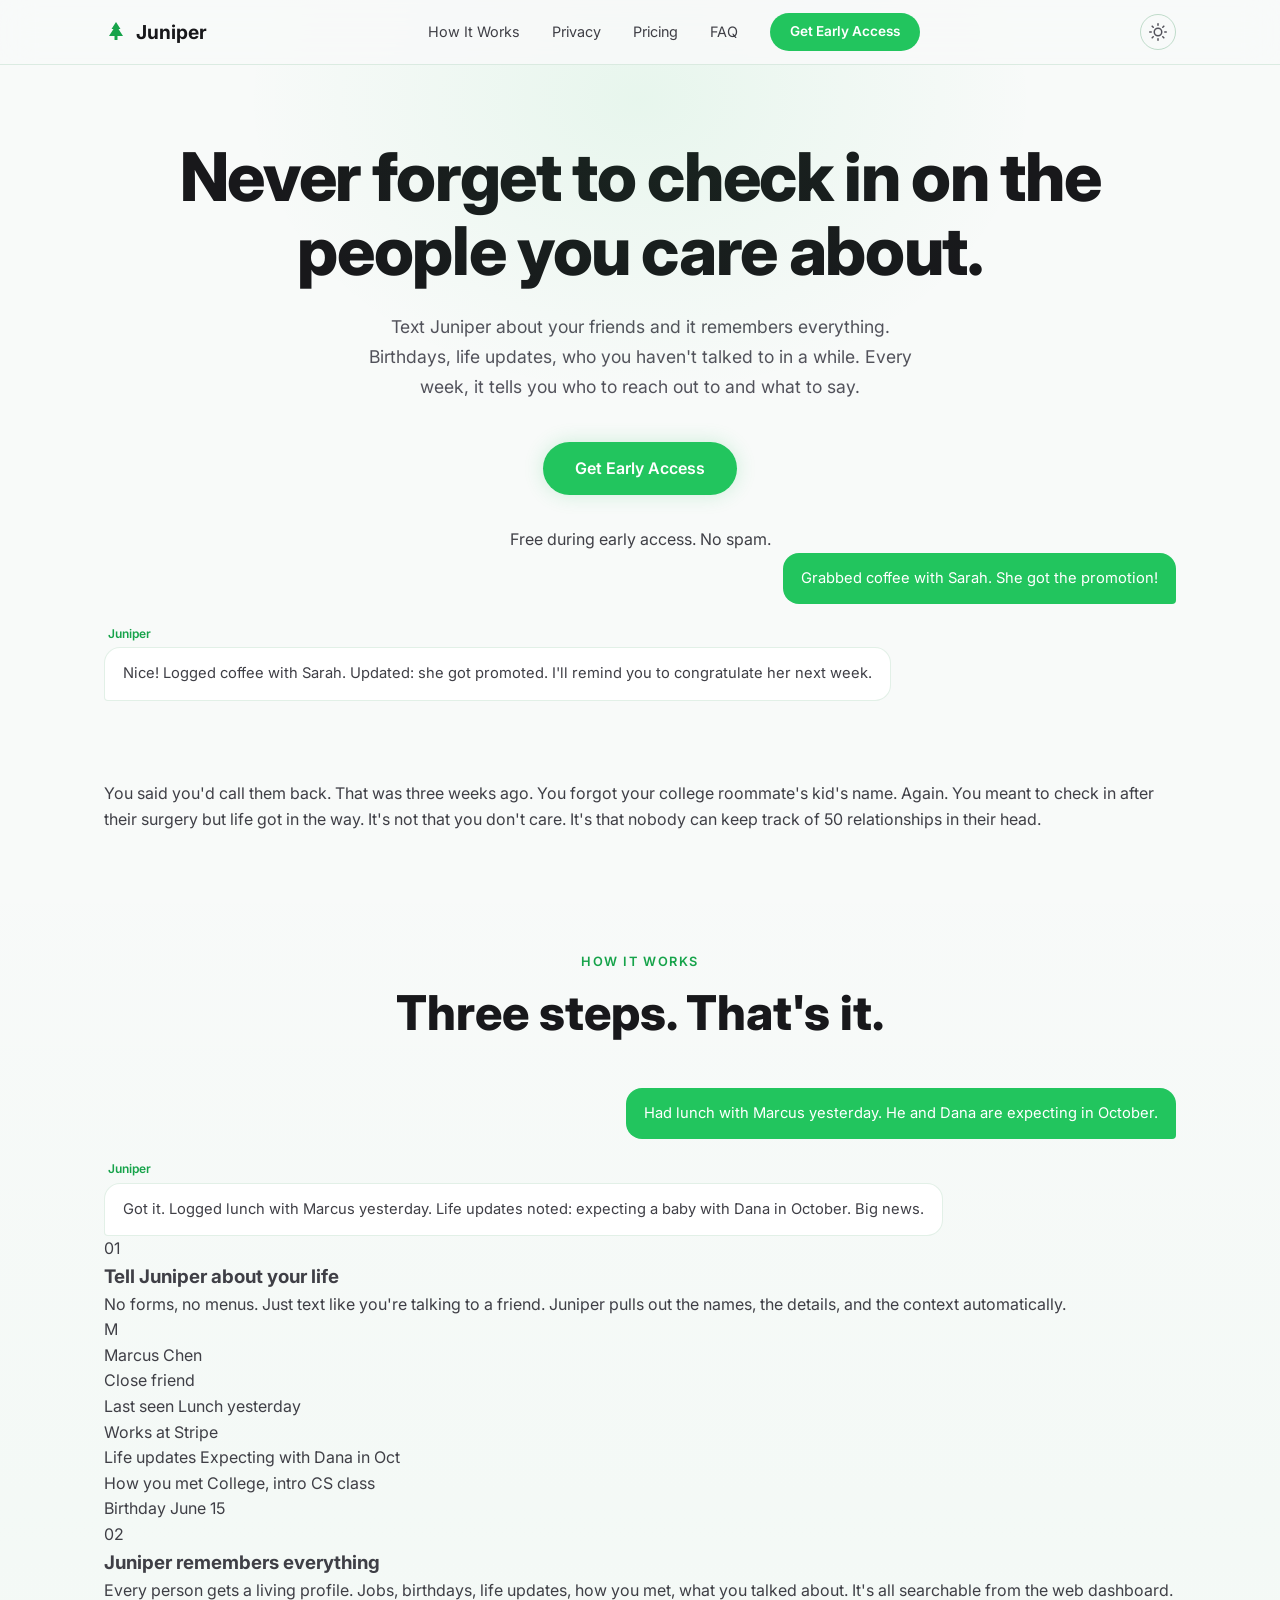
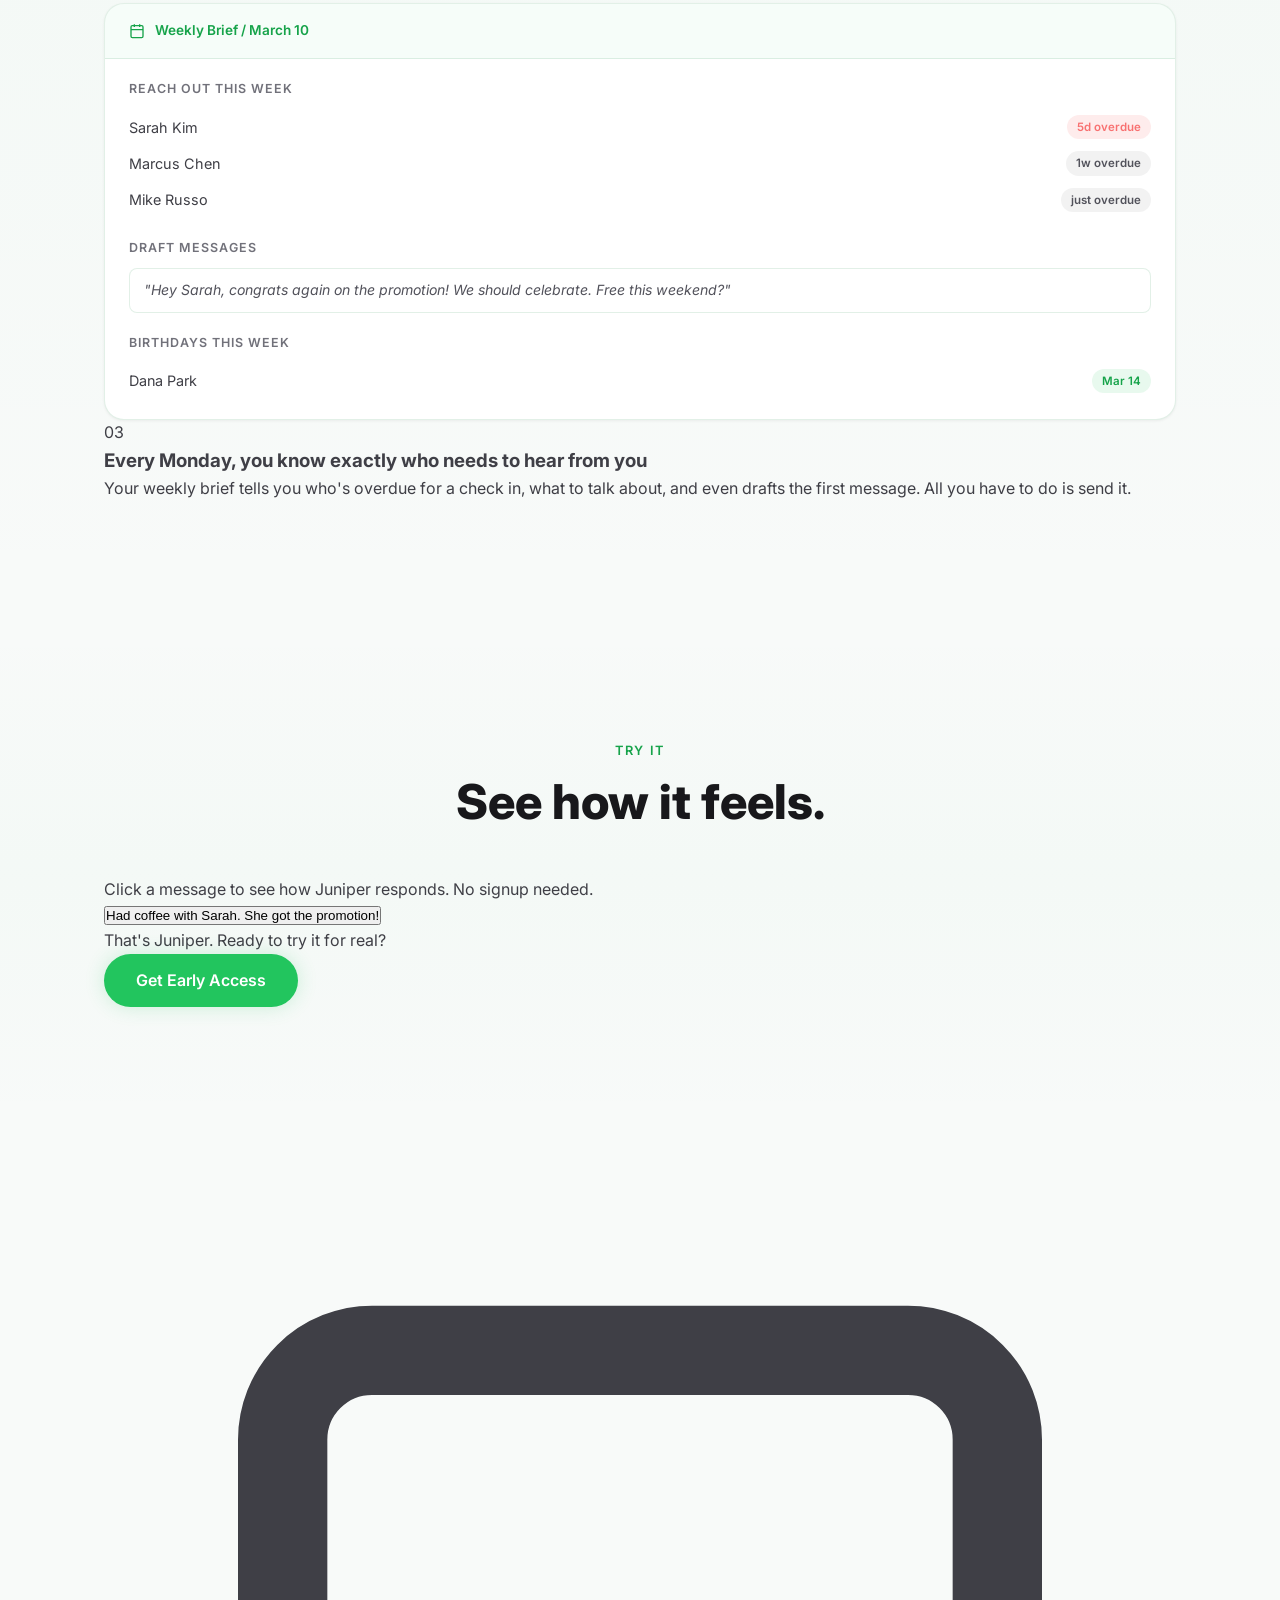
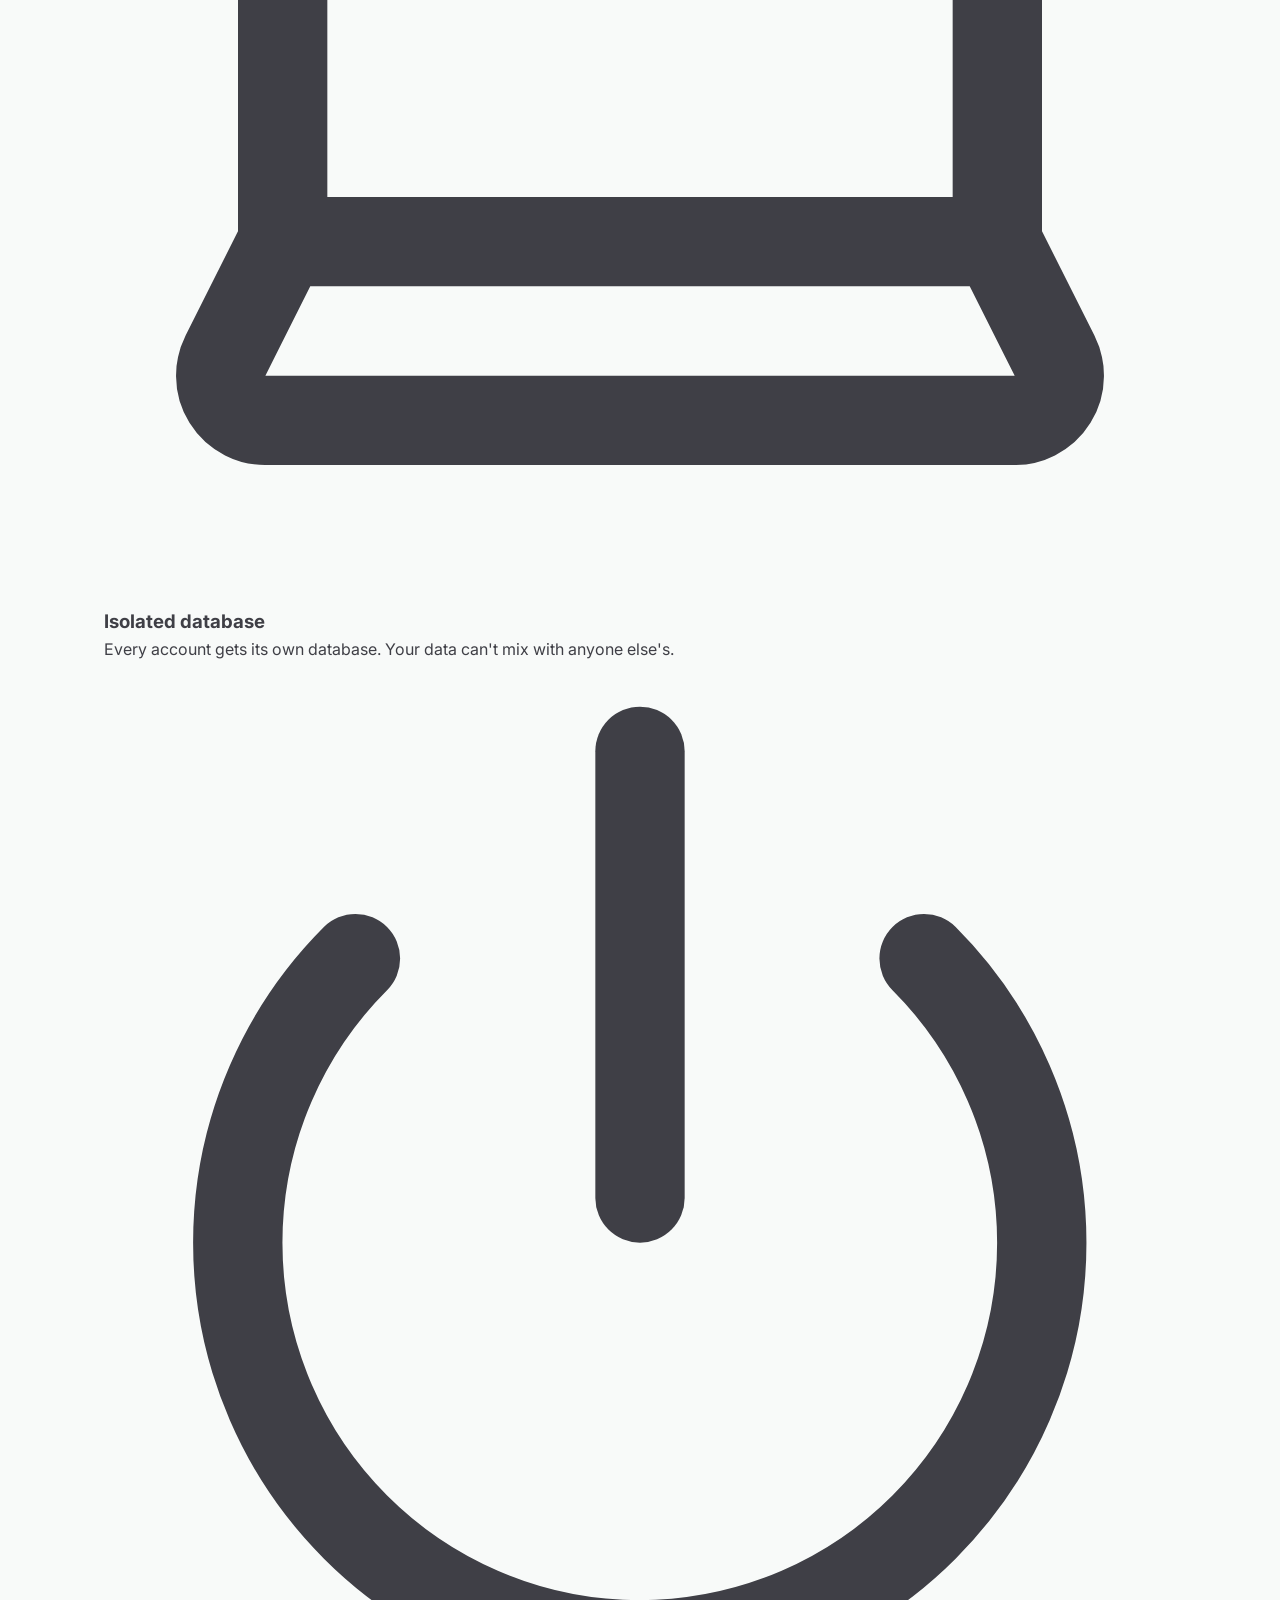
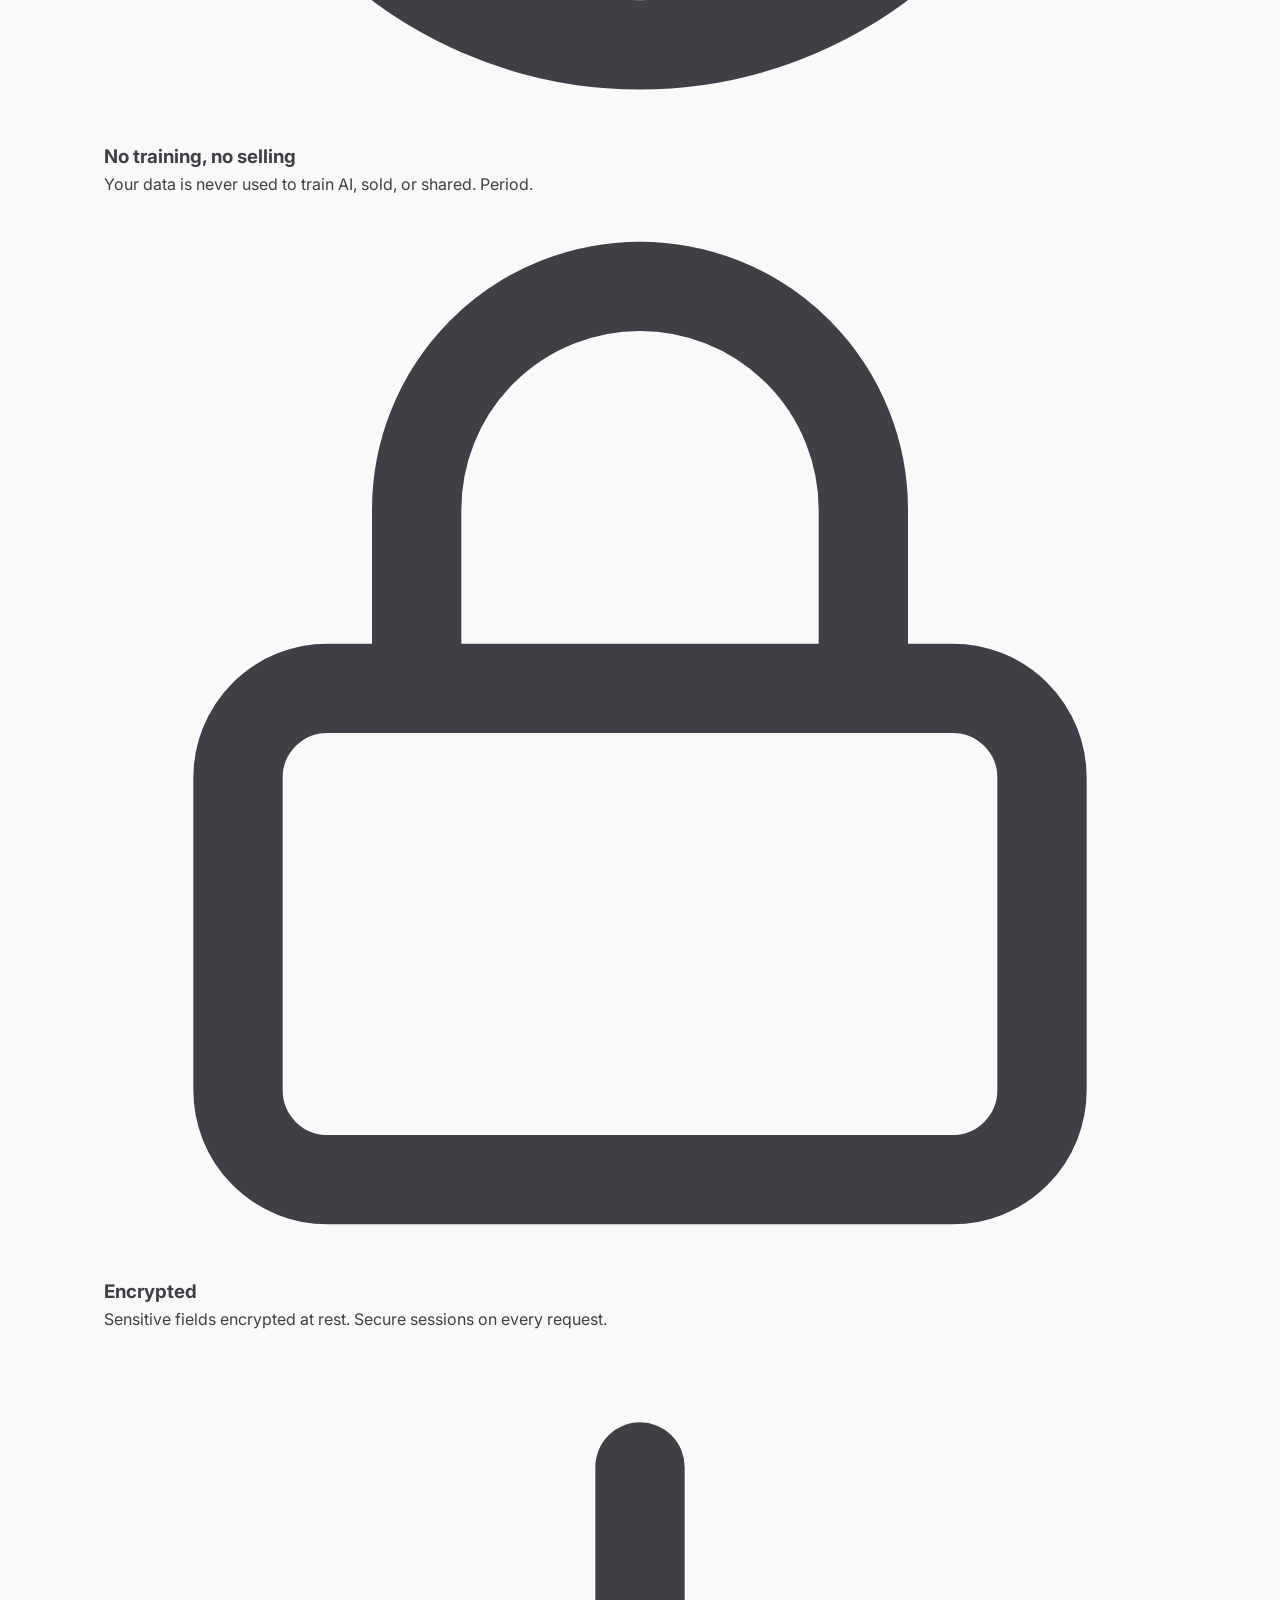
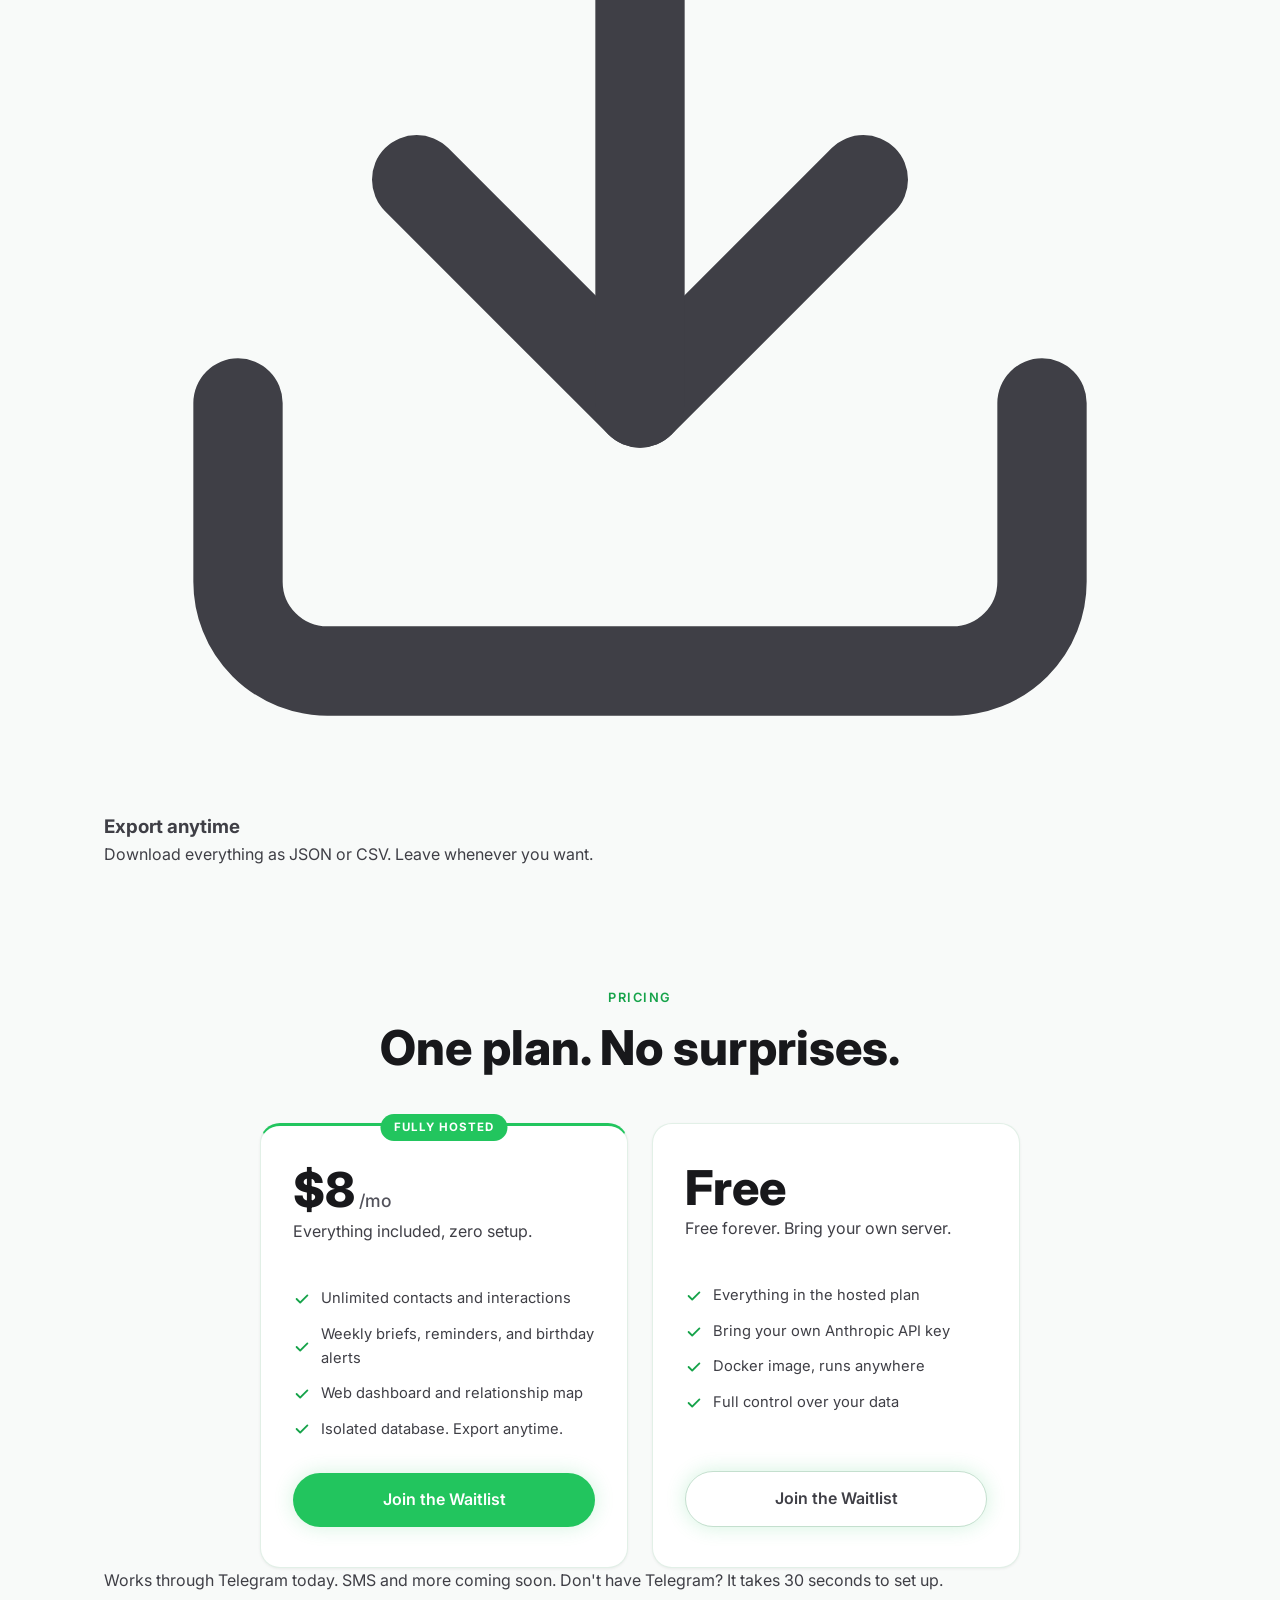
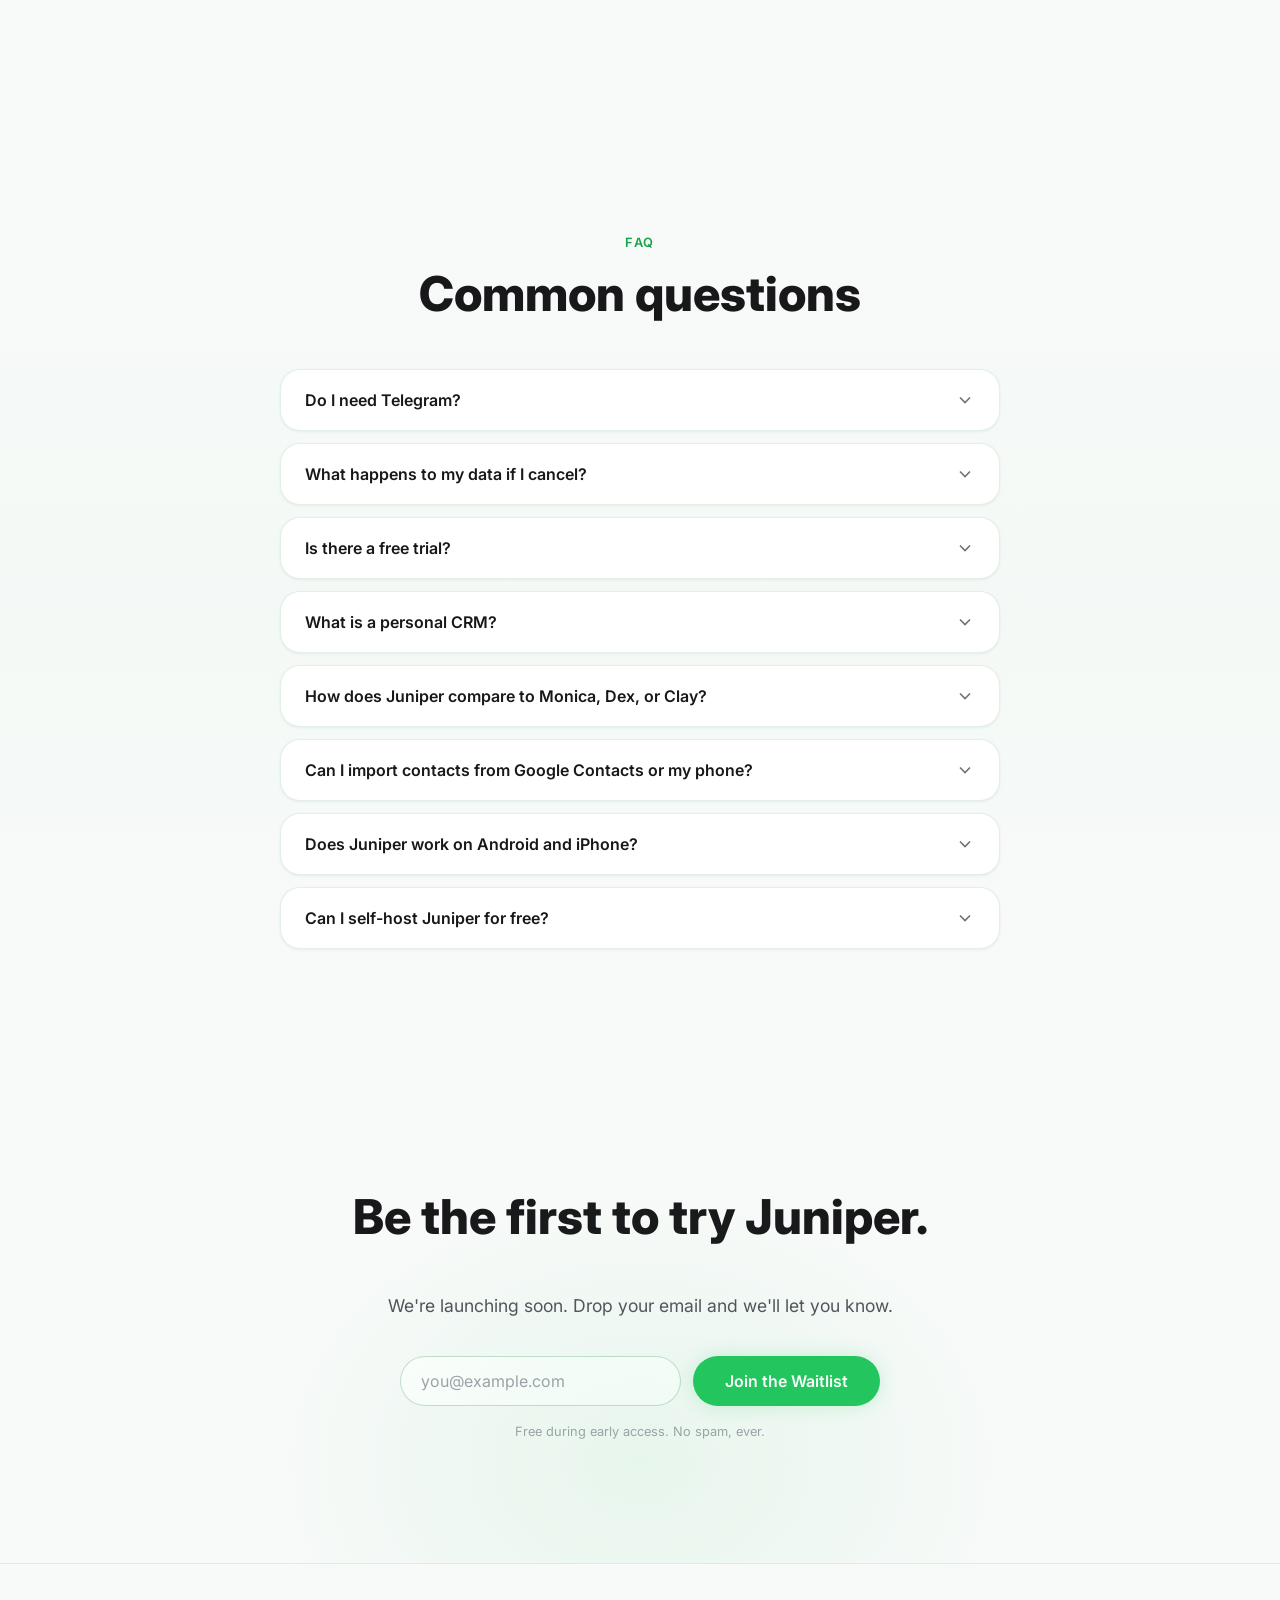
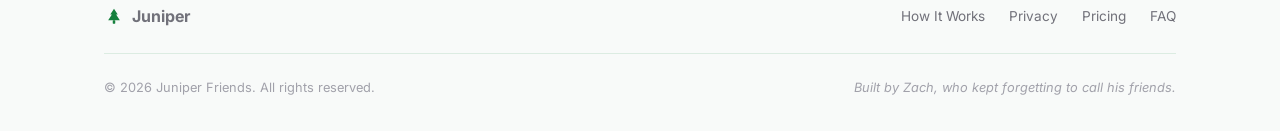
==== commit 1b7c4546: "Update landing page" ====
--- a/index.html
+++ b/index.html
@@ -3,38 +3,38 @@
 <head>
   <meta charset="UTF-8" />
   <meta name="viewport" content="width=device-width, initial-scale=1.0" />
-  <title>Juniper Friends &mdash; Supercharge Your Friendships</title>
-  <meta name="description" content="A personal CRM that lives in Telegram. Text naturally, and Juniper remembers your people, nudges you when someone is overdue, and sends weekly briefs with draft messages." />
+  <title>Juniper | Personal CRM to Stay in Touch with Friends</title>
+  <meta name="description" content="Juniper is a personal CRM that lives in Telegram. Track friendships, get birthday reminders, and weekly briefs on who to reach out to and what to say. Free during beta." />
   <link rel="canonical" href="https://zachmeditates.github.io/juniper-site/" />
   <meta name="theme-color" content="#22c55e" />
 
   <!-- Open Graph -->
-  <meta property="og:title" content="Juniper Friends — Supercharge Your Friendships" />
-  <meta property="og:description" content="A personal CRM that lives in Telegram. Text naturally, and Juniper remembers your people, nudges you when someone is overdue, and sends weekly briefs." />
+  <meta property="og:title" content="Juniper | Personal CRM to Stay in Touch with Friends" />
+  <meta property="og:description" content="Juniper is a personal CRM that lives in Telegram. Track friendships, get birthday reminders, and weekly briefs on who to reach out to." />
   <meta property="og:url" content="https://zachmeditates.github.io/juniper-site/" />
   <meta property="og:type" content="website" />
-  <meta property="og:site_name" content="Juniper Friends" />
+  <meta property="og:site_name" content="Juniper" />
   <meta property="og:image" content="https://zachmeditates.github.io/juniper-site/og-image.png" />
 
   <!-- Twitter Card -->
   <meta name="twitter:card" content="summary_large_image" />
-  <meta name="twitter:title" content="Juniper Friends — Supercharge Your Friendships" />
-  <meta name="twitter:description" content="A personal CRM that lives in Telegram. Text naturally, and Juniper remembers your people, nudges you when someone is overdue, and sends weekly briefs." />
+  <meta name="twitter:title" content="Juniper | Personal CRM to Stay in Touch with Friends" />
+  <meta name="twitter:description" content="Juniper is a personal CRM that lives in Telegram. Track friendships, get birthday reminders, and weekly briefs on who to reach out to." />
   <meta name="twitter:image" content="https://zachmeditates.github.io/juniper-site/og-image.png" />
 
   <link rel="icon" type="image/svg+xml" href="favicon.svg" />
   <link rel="preconnect" href="https://fonts.googleapis.com" />
   <link rel="preconnect" href="https://fonts.gstatic.com" crossorigin />
   <link href="https://fonts.googleapis.com/css2?family=Inter:wght@400;500;600;700;800&display=swap" rel="stylesheet" />
-  <link rel="stylesheet" href="style.css?v=10" />
+  <link rel="stylesheet" href="style.css?v=12" />
 
   <!-- Structured Data -->
   <script type="application/ld+json">
   {
     "@context": "https://schema.org",
     "@type": "SoftwareApplication",
-    "name": "Juniper Friends",
-    "description": "A personal CRM that lives in Telegram. Text naturally to log interactions, set reminders, and get weekly briefs about who to reach out to.",
+    "name": "Juniper",
+    "description": "A personal CRM and relationship manager that lives in Telegram. Text naturally about your friends, and Juniper remembers everything. It nudges you when someone is overdue and sends weekly briefs with draft messages.",
     "applicationCategory": "LifestyleApplication",
     "operatingSystem": "Web, Telegram",
     "url": "https://zachmeditates.github.io/juniper-site/",
@@ -44,14 +44,14 @@
         "price": "8",
         "priceCurrency": "USD",
         "name": "Fully Hosted",
-        "description": "Zero setup. Connect Telegram and go."
+        "description": "Everything included, zero setup. Connect Telegram and go."
       },
       {
         "@type": "Offer",
         "price": "0",
         "priceCurrency": "USD",
         "name": "Self-Hosted",
-        "description": "Bring your own Anthropic API key. Docker image, runs anywhere."
+        "description": "Free forever. Bring your own Anthropic API key. Docker image, runs anywhere."
       }
     ],
     "featureList": [
@@ -72,45 +72,109 @@
     "mainEntity": [
       {
         "@type": "Question",
-        "name": "What is Juniper Friends?",
+        "name": "Do I need Telegram to use Juniper?",
         "acceptedAnswer": {
           "@type": "Answer",
-          "text": "Juniper Friends is a personal CRM that lives in Telegram. You text it naturally about the people in your life, and it remembers everything: birthdays, jobs, life updates, how you met. It nudges you when someone is overdue for a check in and sends you a weekly brief with who to reach out to and what to talk about."
+          "text": "Yes, Juniper works through Telegram today. If you don't have it, it's a free download that takes under a minute to set up. We chose Telegram because it allows rich interactions without needing you to install a separate app. SMS and more platforms are coming soon."
         }
       },
       {
         "@type": "Question",
-        "name": "How does Juniper Friends work?",
+        "name": "What happens to my data if I cancel?",
         "acceptedAnswer": {
           "@type": "Answer",
-          "text": "Open Telegram and message Juniper like you would a friend. Say things like 'had coffee with Sarah, she got promoted' or 'remind me to call Mike next week.' Juniper parses the details, stores them, and uses them to generate personalized nudges and weekly briefs. There is also a web dashboard where you can browse contacts, view interaction timelines, and explore a visual relationship map."
+          "text": "You can export everything before you cancel. After cancellation, your data is deleted within 30 days. No lock in."
         }
       },
       {
         "@type": "Question",
-        "name": "Is my data private?",
+        "name": "Is there a free trial?",
         "acceptedAnswer": {
           "@type": "Answer",
-          "text": "Yes. Every account gets its own isolated database. Your data is never used to train AI models, never sold to advertisers, and never shared with third parties. Sensitive fields like phone numbers and emails are encrypted at rest. You can export or delete all your data at any time."
+          "text": "Early access is free. When we launch paid plans, you will get notice and can decide then."
         }
       },
       {
         "@type": "Question",
-        "name": "How much does Juniper Friends cost?",
+        "name": "What is a personal CRM?",
         "acceptedAnswer": {
           "@type": "Answer",
-          "text": "The hosted plan is $8 per month, or $6 per month billed yearly ($72/year, two months free). The self-hosted option is free forever. You bring your own Anthropic API key and Docker hosting."
+          "text": "A personal CRM (customer relationship manager) is a tool for keeping track of the people in your life. Unlike business CRMs built for sales teams, a personal CRM helps you remember birthdays, life updates, and when you last talked to someone. Juniper is a personal CRM designed specifically for friendships."
         }
       },
       {
         "@type": "Question",
-        "name": "Can I export my data from Juniper Friends?",
+        "name": "How does Juniper compare to Monica, Dex, or Clay?",
         "acceptedAnswer": {
           "@type": "Answer",
-          "text": "Yes. You can export all your contacts and interaction history as JSON or CSV at any time from the web dashboard. No lock in."
+          "text": "Most personal CRMs require you to fill out forms and manually enter data. Juniper is conversational: you text it naturally, like talking to a friend, and it extracts the details automatically. It also lives in Telegram so there is no new app to install, and it generates AI-drafted messages in your weekly brief."
+        }
+      },
+      {
+        "@type": "Question",
+        "name": "Can I import contacts from Google Contacts or my phone?",
+        "acceptedAnswer": {
+          "@type": "Answer",
+          "text": "Yes. Juniper supports importing contacts from Google Contacts CSV exports. You can also add contacts one at a time by texting Juniper naturally, like 'add my friend Sarah Kim, works at Figma, birthday April 22.'"
+        }
+      },
+      {
+        "@type": "Question",
+        "name": "Does Juniper work on Android and iPhone?",
+        "acceptedAnswer": {
+          "@type": "Answer",
+          "text": "Yes. Since Juniper works through Telegram, it runs on any device where Telegram is available: Android, iPhone, iPad, desktop, and web. The web dashboard also works on any browser."
+        }
+      },
+      {
+        "@type": "Question",
+        "name": "Can I self-host Juniper for free?",
+        "acceptedAnswer": {
+          "@type": "Answer",
+          "text": "Yes. Juniper offers a free self-hosted option using Docker. You bring your own Anthropic API key and run it on your own server. You get every feature in the hosted plan with full control over your data."
         }
       }
     ]
+  }
+  </script>
+  <script type="application/ld+json">
+  {
+    "@context": "https://schema.org",
+    "@type": "HowTo",
+    "name": "How to use Juniper to stay in touch with friends",
+    "description": "Set up Juniper as your personal friendship manager in three simple steps.",
+    "step": [
+      {
+        "@type": "HowToStep",
+        "position": 1,
+        "name": "Tell Juniper about your life",
+        "text": "Text Juniper naturally in Telegram. No forms or menus. Just say things like 'Had lunch with Marcus, he and Dana are expecting in October' and Juniper extracts the names, details, and context automatically."
+      },
+      {
+        "@type": "HowToStep",
+        "position": 2,
+        "name": "Juniper remembers everything",
+        "text": "Every person gets a living profile with jobs, birthdays, life updates, how you met, and what you talked about. Everything is searchable from the web dashboard."
+      },
+      {
+        "@type": "HowToStep",
+        "position": 3,
+        "name": "Get your weekly brief every Monday",
+        "text": "Your weekly brief tells you who is overdue for a check-in, what to talk about, and even drafts the first message. All you have to do is send it."
+      }
+    ]
+  }
+  </script>
+  <script type="application/ld+json">
+  {
+    "@context": "https://schema.org",
+    "@type": "Organization",
+    "name": "Juniper Friends",
+    "url": "https://zachmeditates.github.io/juniper-site/",
+    "founder": {
+      "@type": "Person",
+      "name": "Zach"
+    }
   }
   </script>
 </head>
@@ -120,16 +184,14 @@
   <nav class="nav">
     <div class="nav__inner">
       <a href="#" class="nav__logo">
-        <svg class="nav__icon" viewBox="0 0 24 24" fill="currentColor" role="img" aria-label="Juniper Friends logo"><path d="M12 2L7.5 9h2L5 16h14l-4.5-7h2L12 2z"/><rect x="10.5" y="16" width="3" height="4" rx=".5"/></svg>
-        Juniper Friends
+        <svg class="nav__icon" viewBox="0 0 24 24" fill="currentColor" role="img" aria-label="Juniper logo"><path d="M12 2L7.5 9h2L5 16h14l-4.5-7h2L12 2z"/><rect x="10.5" y="16" width="3" height="4" rx=".5"/></svg>
+        Juniper
       </a>
       <div class="nav__links">
-        <a href="#features">Features</a>
         <a href="#how-it-works">How It Works</a>
-        <a href="#in-action">Demo</a>
         <a href="#privacy">Privacy</a>
+        <a href="#pricing">Pricing</a>
         <a href="#faq">FAQ</a>
-        <a href="#pricing">Pricing</a>
         <a href="#signup" class="btn btn--sm">Get Early Access</a>
       </div>
       <div class="nav__right">
@@ -146,347 +208,215 @@
 
   <main>
 
-  <!-- HERO -->
+  <!-- HERO: Horizontal split, text left + phone mockup right -->
   <section class="hero">
     <div class="hero__glow"></div>
+    <div class="container hero__split">
+      <div class="hero__text">
+        <h1 class="hero__title">Never forget to check in on the people you care about.</h1>
+        <p class="hero__sub">Text Juniper about your friends and it remembers everything. Birthdays, life updates, who you haven't talked to in a while. Every week, it tells you who to reach out to and what to say.</p>
+        <div class="hero__cta">
+          <a href="#signup" class="btn btn--lg">Get Early Access</a>
+        </div>
+        <p class="hero__trust">Free during early access. No spam.</p>
+      </div>
+      <div class="hero__phone" aria-label="Demo of Juniper chat showing a conversation about logging a coffee meetup with a friend">
+        <div class="phone-mockup">
+          <div class="phone-mockup__notch"></div>
+          <div class="phone-mockup__screen">
+            <div class="chat chat--compact">
+              <div class="chat__msg chat__msg--user">
+                <div class="chat__bubble">Grabbed coffee with Sarah. She got the promotion!</div>
+              </div>
+              <div class="chat__msg chat__msg--agent">
+                <div class="chat__name">Juniper</div>
+                <div class="chat__bubble">Nice! Logged coffee with Sarah. Updated: she got promoted. I'll remind you to congratulate her next week.</div>
+              </div>
+            </div>
+          </div>
+        </div>
+      </div>
+    </div>
+  </section>
+
+
+  <!-- PROBLEM STATEMENT -->
+  <section class="problem">
     <div class="container">
-      <div class="hero__badge">Stay Close to Your People</div>
-
-      <div class="hero__personas" role="tablist" aria-label="Choose your situation">
-        <button class="persona-tab persona-tab--active" role="tab" aria-selected="true" data-persona="everyone">Everyone</button>
-        <button class="persona-tab" role="tab" aria-selected="false" data-persona="parents">New Parents</button>
-        <button class="persona-tab" role="tab" aria-selected="false" data-persona="city">New City</button>
-        <button class="persona-tab" role="tab" aria-selected="false" data-persona="freshmen">Freshmen</button>
-        <button class="persona-tab" role="tab" aria-selected="false" data-persona="pro">Busy Pro</button>
-        <button class="persona-tab" role="tab" aria-selected="false" data-persona="distance">Long Distance</button>
-      </div>
-
-      <div class="hero__content">
-        <h1 class="hero__title" id="hero-title">Supercharge your<br /><span class="gradient-text">friendships.</span></h1>
-        <p class="hero__sub" id="hero-sub">Life moves fast. Juniper Friends helps you keep up with the people who matter most.</p>
-      </div>
-
-      <div class="hero__cta">
-        <a href="#signup" class="btn btn--lg">Get Early Access</a>
-        <a href="#how-it-works" class="btn btn--lg btn--ghost">See How It Works</a>
-      </div>
-      <div class="hero__proof">
-        <span class="hero__dot"></span>
-        Launching soon. Be the first to know.
-      </div>
+      <p class="problem__text">You said you'd call them back. That was three weeks ago. You forgot your college roommate's kid's name. Again. You meant to check in after their surgery but life got in the way. It's not that you don't care. It's that nobody can keep track of 50 relationships in their head.</p>
     </div>
   </section>
 
-  <!-- SOCIAL PROOF STRIP -->
-  <section class="strip">
-    <div class="container strip__inner">
-      <div class="strip__item">
-        <strong>Just text it</strong>
-        <span>No forms, no menus, no learning curve</span>
-      </div>
-      <div class="strip__sep"></div>
-      <div class="strip__item">
-        <strong>Understands you</strong>
-        <span>Natural language, not slash commands</span>
-      </div>
-      <div class="strip__sep"></div>
-      <div class="strip__item">
-        <strong>Web dashboard</strong>
-        <span>Visual relationship map and timeline</span>
-      </div>
-      <div class="strip__sep"></div>
-      <div class="strip__item">
-        <strong>Private by design</strong>
-        <span>Your data, nobody else's</span>
-      </div>
-    </div>
-  </section>
-
-  <!-- FEATURES -->
-  <section class="features" id="features">
-    <div class="container">
-      <div class="section-label">Features</div>
-      <h2 class="section-title">Everything you need to<br />be the friend who remembers</h2>
-      <div class="features__grid">
-
-        <div class="card">
-          <div class="card__icon">
-            <svg viewBox="0 0 24 24" fill="none" stroke="currentColor" stroke-width="2" stroke-linecap="round" stroke-linejoin="round"><path d="M21 15a2 2 0 0 1-2 2H7l-4 4V5a2 2 0 0 1 2-2h14a2 2 0 0 1 2 2z"/></svg>
-          </div>
-          <h3>Natural Language Logging</h3>
-          <p>Text like you talk. "Had coffee with Sarah, she's moving to Austin." Juniper Friends extracts the details automatically.</p>
-        </div>
-
-        <div class="card">
-          <div class="card__icon">
-            <svg viewBox="0 0 24 24" fill="none" stroke="currentColor" stroke-width="2" stroke-linecap="round" stroke-linejoin="round"><circle cx="12" cy="12" r="10"/><polyline points="12 6 12 12 16 14"/></svg>
-          </div>
-          <h3>Smart Reminders</h3>
-          <p>"Remind me to check in with Mike next week." Set it and forget it. Juniper Friends surfaces it when it matters.</p>
-        </div>
-
-        <div class="card">
-          <div class="card__icon">
-            <svg viewBox="0 0 24 24" fill="none" stroke="currentColor" stroke-width="2" stroke-linecap="round" stroke-linejoin="round"><path d="M17 21v-2a4 4 0 0 0-4-4H5a4 4 0 0 0-4 4v2"/><circle cx="9" cy="7" r="4"/><path d="M23 21v-2a4 4 0 0 0-3-3.87"/><path d="M16 3.13a4 4 0 0 1 0 7.75"/></svg>
-          </div>
-          <h3>Relationship Tiers</h3>
-          <p>Organize people into inner circle, close friends, and orbit. Get nudged when someone is overdue for a check in.</p>
-        </div>
-
-        <div class="card">
-          <div class="card__icon">
-            <svg viewBox="0 0 24 24" fill="none" stroke="currentColor" stroke-width="2" stroke-linecap="round" stroke-linejoin="round"><rect x="3" y="3" width="7" height="7"/><rect x="14" y="3" width="7" height="7"/><rect x="14" y="14" width="7" height="7"/><rect x="3" y="14" width="7" height="7"/></svg>
-          </div>
-          <h3>Web Dashboard</h3>
-          <p>Browse contacts, view interaction timelines, and explore your relationship map from any browser.</p>
-        </div>
-
-        <div class="card">
-          <div class="card__icon">
-            <svg viewBox="0 0 24 24" fill="none" stroke="currentColor" stroke-width="2" stroke-linecap="round" stroke-linejoin="round"><path d="M12 22s8-4 8-10V5l-8-3-8 3v7c0 6 8 10 8 10z"/></svg>
-          </div>
-          <h3>Privacy First</h3>
-          <p>Your data is never sold, never shared, never used to train models. Every account gets its own isolated database.</p>
-        </div>
-
-        <div class="card">
-          <div class="card__icon">
-            <svg viewBox="0 0 24 24" fill="none" stroke="currentColor" stroke-width="2" stroke-linecap="round" stroke-linejoin="round"><rect x="3" y="4" width="18" height="18" rx="2" ry="2"/><line x1="16" y1="2" x2="16" y2="6"/><line x1="8" y1="2" x2="8" y2="6"/><line x1="3" y1="10" x2="21" y2="10"/></svg>
-          </div>
-          <h3>Weekly Briefs</h3>
-          <p>Every Monday: who to reach out to, upcoming birthdays, pending reminders, and draft messages ready to send.</p>
-        </div>
-
-      </div>
-    </div>
-  </section>
-
-
-  <!-- ROLODEX CALLOUT -->
-  <section class="rolodex">
-    <div class="container">
-      <div class="rolodex__card">
-        <div class="rolodex__lines"></div>
-        <div class="rolodex__content">
-          <p class="rolodex__quote">"Green means go. So I know to go ahead and shut up about it. Orange means orange you glad you didn't bring it up. Most colors mean don't say it."</p>
-          <p class="rolodex__credit">Michael Scott kept notes on the back of rolodex cards for every client. Juniper does the same thing, except it works.</p>
-        </div>
-      </div>
-    </div>
-  </section>
-
-
-  <!-- HOW IT WORKS -->
+
+  <!-- HOW IT WORKS: Three alternating horizontal steps -->
   <section class="how" id="how-it-works">
     <div class="container">
       <div class="section-label">How It Works</div>
       <h2 class="section-title">Three steps. That's it.</h2>
-      <div class="how__steps">
-        <div class="step">
-          <div class="step__num">01</div>
-          <h3>Text Juniper Friends</h3>
-          <p>Open Telegram and talk to it like a person. Add people, log hangouts, set reminders.</p>
-        </div>
-        <div class="step__line"></div>
-        <div class="step">
-          <div class="step__num">02</div>
-          <h3>Juniper Friends Remembers</h3>
-          <p>Every detail gets parsed, organized, and stored. Life updates, birthdays, jobs, interests.</p>
-        </div>
-        <div class="step__line"></div>
-        <div class="step">
-          <div class="step__num">03</div>
-          <h3>Stay Connected</h3>
-          <p>Get a weekly brief with who to reach out to, draft messages, birthdays, and reminders.</p>
-        </div>
-      </div>
-    </div>
-  </section>
-
-
-  <!-- SEE IT IN ACTION (Chat Demo + Brief Preview) -->
-  <section class="demo" id="in-action">
-    <div class="container">
-      <div class="section-label">In Action</div>
-      <h2 class="section-title">A calendar reminder tells you when.<br />Juniper tells you when, why, and<br />what to talk about.</h2>
-
-      <div class="demo__layout">
-        <div class="demo__chat">
-          <div class="chat">
-            <div class="chat__msg chat__msg--user">
-              <div class="chat__bubble">Grabbed lunch with Jim yesterday. He and Pam are thinking about buying a house in Austin.</div>
+
+      <!-- Step 1: visual left, text right -->
+      <div class="how__step">
+        <div class="how__visual">
+          <div class="phone-mockup phone-mockup--sm">
+            <div class="phone-mockup__notch"></div>
+            <div class="phone-mockup__screen">
+              <div class="chat chat--compact">
+                <div class="chat__msg chat__msg--user">
+                  <div class="chat__bubble">Had lunch with Marcus yesterday. He and Dana are expecting in October.</div>
+                </div>
+                <div class="chat__msg chat__msg--agent">
+                  <div class="chat__name">Juniper</div>
+                  <div class="chat__bubble">Got it. Logged lunch with Marcus yesterday. Life updates noted: expecting a baby with Dana in October. Big news.</div>
+                </div>
+              </div>
             </div>
-            <div class="chat__msg chat__msg--agent">
-              <div class="chat__name">Juniper</div>
-              <div class="chat__bubble">Got it. Logged a meal with Jim Halpert yesterday. Life updates noted: considering buying a house in Austin with Pam. Big move if it happens.</div>
+          </div>
+        </div>
+        <div class="how__text">
+          <div class="how__step-num">01</div>
+          <h3>Tell Juniper about your life</h3>
+          <p>No forms, no menus. Just text like you're talking to a friend. Juniper pulls out the names, the details, and the context automatically.</p>
+        </div>
+      </div>
+
+      <!-- Step 2: text left, visual right (reversed) -->
+      <div class="how__step how__step--reverse">
+        <div class="how__visual">
+          <div class="contact-card">
+            <div class="contact-card__header">
+              <div class="contact-card__avatar">M</div>
+              <div>
+                <div class="contact-card__name">Marcus Chen</div>
+                <div class="contact-card__meta">Close friend</div>
+              </div>
             </div>
-            <div class="chat__msg chat__msg--user">
-              <div class="chat__bubble">Who haven't I talked to in a while?</div>
+            <div class="contact-card__details">
+              <div class="contact-card__row">
+                <span class="contact-card__label">Last seen</span>
+                <span>Lunch yesterday</span>
+              </div>
+              <div class="contact-card__row">
+                <span class="contact-card__label">Works at</span>
+                <span>Stripe</span>
+              </div>
+              <div class="contact-card__row">
+                <span class="contact-card__label">Life updates</span>
+                <span>Expecting with Dana in Oct</span>
+              </div>
+              <div class="contact-card__row">
+                <span class="contact-card__label">How you met</span>
+                <span>College, intro CS class</span>
+              </div>
+              <div class="contact-card__row">
+                <span class="contact-card__label">Birthday</span>
+                <span>June 15</span>
+              </div>
             </div>
-            <div class="chat__msg chat__msg--agent">
-              <div class="chat__name">Juniper</div>
-              <div class="chat__bubble">
-                Here's who could use some love:<br /><br />
-                <strong>Jim Halpert</strong> (inner circle) &mdash; 2 days overdue<br />
-                <strong>Dwight Schrute</strong> (close) &mdash; 1 week overdue<br />
-                <strong>Kevin Malone</strong> (close) &mdash; just overdue<br />
-                <strong>Creed Bratton</strong> (orbit) &mdash; 15 years overdue<br /><br />
-                Jim's the priority. Also, Creed might have changed his name again.
-              </div>
-            </div>
-          </div>
-        </div>
-
-        <div class="demo__brief">
+          </div>
+        </div>
+        <div class="how__text">
+          <div class="how__step-num">02</div>
+          <h3>Juniper remembers everything</h3>
+          <p>Every person gets a living profile. Jobs, birthdays, life updates, how you met, what you talked about. It's all searchable from the web dashboard.</p>
+        </div>
+      </div>
+
+      <!-- Step 3: visual left, text right -->
+      <div class="how__step">
+        <div class="how__visual">
           <div class="brief__card">
             <div class="brief__card-header">
               <svg viewBox="0 0 24 24" fill="none" stroke="currentColor" stroke-width="2"><rect x="3" y="4" width="18" height="18" rx="2" ry="2"/><line x1="16" y1="2" x2="16" y2="6"/><line x1="8" y1="2" x2="8" y2="6"/><line x1="3" y1="10" x2="21" y2="10"/></svg>
-              Weekly Brief &mdash; March 9
+              Weekly Brief / March 10
             </div>
             <div class="brief__card-body">
               <div class="brief__section">
                 <strong>Reach Out This Week</strong>
-                <div class="brief__row"><span class="brief__name">Jim Halpert</span><span class="brief__tag brief__tag--urgent">2d overdue</span></div>
-                <div class="brief__row"><span class="brief__name">Dwight Schrute</span><span class="brief__tag">1w overdue</span></div>
-                <div class="brief__row"><span class="brief__name">Kevin Malone</span><span class="brief__tag">just overdue</span></div>
-                <div class="brief__row"><span class="brief__name">Creed Bratton</span><span class="brief__tag">15 years overdue</span></div>
+                <div class="brief__row"><span class="brief__name">Sarah Kim</span><span class="brief__tag brief__tag--urgent">5d overdue</span></div>
+                <div class="brief__row"><span class="brief__name">Marcus Chen</span><span class="brief__tag">1w overdue</span></div>
+                <div class="brief__row"><span class="brief__name">Mike Russo</span><span class="brief__tag">just overdue</span></div>
               </div>
               <div class="brief__section">
                 <strong>Draft Messages</strong>
-                <div class="brief__draft">"Hey Jim, been a few days. How's the house hunt going? We should grab lunch soon."<button class="brief__copy">Copy</button></div>
+                <div class="brief__draft">"Hey Sarah, congrats again on the promotion! We should celebrate. Free this weekend?"</div>
               </div>
               <div class="brief__section">
                 <strong>Birthdays This Week</strong>
-                <div class="brief__row"><span class="brief__name">Pam Beesly</span><span class="brief__tag brief__tag--bday">Mar 14</span></div>
+                <div class="brief__row"><span class="brief__name">Dana Park</span><span class="brief__tag brief__tag--bday">Mar 14</span></div>
               </div>
             </div>
           </div>
         </div>
-      </div>
+        <div class="how__text">
+          <div class="how__step-num">03</div>
+          <h3>Every Monday, you know exactly who needs to hear from you</h3>
+          <p>Your weekly brief tells you who's overdue for a check in, what to talk about, and even drafts the first message. All you have to do is send it.</p>
+        </div>
+      </div>
+
     </div>
   </section>
 
 
-  <!-- PRIVACY & SECURITY (merged) -->
-  <section class="privacy" id="privacy">
+  <!-- INTERACTIVE DEMO -->
+  <section class="demo" id="demo">
     <div class="container">
-      <div class="section-label">Privacy &amp; Security</div>
-      <h2 class="section-title">Your data, your rules</h2>
-
-      <div class="privacy__points">
-        <div class="privacy__point">
-          <div class="privacy__icon">
+      <div class="section-label">Try It</div>
+      <h2 class="section-title">See how it feels.</h2>
+      <p class="demo__sub">Click a message to see how Juniper responds. No signup needed.</p>
+      <div class="demo__phone">
+        <div class="phone-mockup phone-mockup--demo">
+          <div class="phone-mockup__notch"></div>
+          <div class="phone-mockup__screen">
+            <div class="demo__chat" id="demo-chat"></div>
+            <div class="demo__prompts" id="demo-prompts"></div>
+          </div>
+        </div>
+      </div>
+      <div class="demo__final" id="demo-final">
+        <p>That's Juniper. Ready to try it for real?</p>
+        <a href="#signup" class="btn btn--lg">Get Early Access</a>
+      </div>
+    </div>
+  </section>
+
+
+  <!-- TRUST BAR -->
+  <section class="trust" id="privacy">
+    <div class="container">
+      <div class="trust__grid">
+        <div class="trust__item">
+          <div class="trust__icon">
             <svg viewBox="0 0 24 24" fill="none" stroke="currentColor" stroke-width="2" stroke-linecap="round" stroke-linejoin="round"><path d="M20 16V7a2 2 0 0 0-2-2H6a2 2 0 0 0-2 2v9m16 0H4m16 0 1.28 2.55a1 1 0 0 1-.9 1.45H3.62a1 1 0 0 1-.9-1.45L4 16"/></svg>
           </div>
-          <div class="privacy__text">
-            <h3>Isolated storage</h3>
-            <p>Every account gets its own database. Your data physically cannot mix with anyone else's.</p>
-          </div>
-        </div>
-
-        <div class="privacy__point">
-          <div class="privacy__icon">
+          <h3>Isolated database</h3>
+          <p>Every account gets its own database. Your data can't mix with anyone else's.</p>
+        </div>
+        <div class="trust__item">
+          <div class="trust__icon">
             <svg viewBox="0 0 24 24" fill="none" stroke="currentColor" stroke-width="2" stroke-linecap="round" stroke-linejoin="round"><path d="M18.36 6.64a9 9 0 1 1-12.73 0"/><line x1="12" y1="2" x2="12" y2="12"/></svg>
           </div>
-          <div class="privacy__text">
-            <h3>No training, no selling, no sharing</h3>
-            <p>Your data is never used to train models, sold to advertisers, or shared with third parties.</p>
-          </div>
-        </div>
-
-        <div class="privacy__point">
-          <div class="privacy__icon">
+          <h3>No training, no selling</h3>
+          <p>Your data is never used to train AI, sold, or shared. Period.</p>
+        </div>
+        <div class="trust__item">
+          <div class="trust__icon">
             <svg viewBox="0 0 24 24" fill="none" stroke="currentColor" stroke-width="2" stroke-linecap="round" stroke-linejoin="round"><rect x="3" y="11" width="18" height="11" rx="2" ry="2"/><path d="M7 11V7a5 5 0 0 1 10 0v4"/></svg>
           </div>
-          <div class="privacy__text">
-            <h3>Hardened by default</h3>
-            <p>Encrypted fields, secure sessions, bcrypt passwords, and security headers on every response.</p>
-          </div>
-        </div>
-
-        <div class="privacy__point">
-          <div class="privacy__icon">
+          <h3>Encrypted</h3>
+          <p>Sensitive fields encrypted at rest. Secure sessions on every request.</p>
+        </div>
+        <div class="trust__item">
+          <div class="trust__icon">
             <svg viewBox="0 0 24 24" fill="none" stroke="currentColor" stroke-width="2" stroke-linecap="round" stroke-linejoin="round"><path d="M21 15v4a2 2 0 0 1-2 2H5a2 2 0 0 1-2-2v-4"/><polyline points="7 10 12 15 17 10"/><line x1="12" y1="15" x2="12" y2="3"/></svg>
           </div>
-          <div class="privacy__text">
-            <h3>Export everything, anytime</h3>
-            <p>Download all your data as JSON or CSV. If you leave, it leaves with you. No lock in.</p>
-          </div>
+          <h3>Export anytime</h3>
+          <p>Download everything as JSON or CSV. Leave whenever you want.</p>
         </div>
       </div>
     </div>
   </section>
 
-  <!-- FAQ -->
-  <section class="faq" id="faq">
-    <div class="container">
-      <div class="section-label">FAQ</div>
-      <h2 class="section-title">Common questions</h2>
-      <div class="faq__list">
-
-        <div class="faq__item">
-          <button class="faq__question" aria-expanded="false">
-            <span>What is Juniper Friends?</span>
-            <svg class="faq__chevron" viewBox="0 0 24 24" fill="none" stroke="currentColor" stroke-width="2"><polyline points="6 9 12 15 18 9"/></svg>
-          </button>
-          <div class="faq__answer">
-            <p>Juniper Friends is a personal CRM that lives in Telegram. You text it naturally about the people in your life, and it remembers everything: birthdays, jobs, life updates, how you met. It nudges you when someone is overdue for a check in and sends you a weekly brief with who to reach out to and what to talk about.</p>
-          </div>
-        </div>
-
-        <div class="faq__item">
-          <button class="faq__question" aria-expanded="false">
-            <span>How does it work?</span>
-            <svg class="faq__chevron" viewBox="0 0 24 24" fill="none" stroke="currentColor" stroke-width="2"><polyline points="6 9 12 15 18 9"/></svg>
-          </button>
-          <div class="faq__answer">
-            <p>Open Telegram and message Juniper like you would a friend. Say things like "had coffee with Sarah, she got promoted" or "remind me to call Mike next week." Juniper parses the details, stores them, and uses them to generate personalized nudges and weekly briefs. There is also a web dashboard where you can browse contacts, view interaction timelines, and explore a visual relationship map.</p>
-          </div>
-        </div>
-
-        <div class="faq__item">
-          <button class="faq__question" aria-expanded="false">
-            <span>Is my data private?</span>
-            <svg class="faq__chevron" viewBox="0 0 24 24" fill="none" stroke="currentColor" stroke-width="2"><polyline points="6 9 12 15 18 9"/></svg>
-          </button>
-          <div class="faq__answer">
-            <p>Yes. Every account gets its own isolated database. Your data is never used to train AI models, never sold to advertisers, and never shared with third parties. Sensitive fields like phone numbers and emails are encrypted at rest. You can export or delete all your data at any time.</p>
-          </div>
-        </div>
-
-        <div class="faq__item">
-          <button class="faq__question" aria-expanded="false">
-            <span>What does the self-hosted option include?</span>
-            <svg class="faq__chevron" viewBox="0 0 24 24" fill="none" stroke="currentColor" stroke-width="2"><polyline points="6 9 12 15 18 9"/></svg>
-          </button>
-          <div class="faq__answer">
-            <p>Everything in the hosted plan, running on your own server. You get a Docker image that works anywhere, bring your own Anthropic API key, and maintain full control over your data. No monthly fee. The only cost is your own API usage and hosting.</p>
-          </div>
-        </div>
-
-        <div class="faq__item">
-          <button class="faq__question" aria-expanded="false">
-            <span>How much does it cost?</span>
-            <svg class="faq__chevron" viewBox="0 0 24 24" fill="none" stroke="currentColor" stroke-width="2"><polyline points="6 9 12 15 18 9"/></svg>
-          </button>
-          <div class="faq__answer">
-            <p>The hosted plan is $8 per month, or $6 per month billed yearly ($72/year, two months free). That covers everything: unlimited contacts, interactions, weekly briefs, reminders, birthday alerts, and the web dashboard. The self-hosted option is free forever.</p>
-          </div>
-        </div>
-
-        <div class="faq__item">
-          <button class="faq__question" aria-expanded="false">
-            <span>Can I export my data?</span>
-            <svg class="faq__chevron" viewBox="0 0 24 24" fill="none" stroke="currentColor" stroke-width="2"><polyline points="6 9 12 15 18 9"/></svg>
-          </button>
-          <div class="faq__answer">
-            <p>Yes. You can export all your contacts and interaction history as JSON or CSV at any time from the web dashboard. If you decide to leave, your data leaves with you. No lock in, no hoops.</p>
-          </div>
-        </div>
-
-      </div>
-    </div>
-  </section>
 
   <!-- PRICING -->
   <section class="pricing" id="pricing">
@@ -494,29 +424,17 @@
       <div class="section-label">Pricing</div>
       <h2 class="section-title">One plan. No surprises.</h2>
 
-      <div class="pricing__toggle">
-        <span class="pricing__toggle-label pricing__toggle-label--active" data-plan="monthly">Monthly</span>
-        <button class="pricing__toggle-switch" aria-label="Toggle billing period">
-          <span class="pricing__toggle-knob"></span>
-        </button>
-        <span class="pricing__toggle-label" data-plan="yearly">Yearly <span class="pricing__toggle-badge">2 months free</span></span>
-      </div>
-
       <div class="pricing__grid">
 
         <div class="pricing__card pricing__card--primary">
           <div class="pricing__popular">Fully Hosted</div>
-          <h3 class="pricing__card-title">Juniper Friends</h3>
           <div class="pricing__price">
-            <span class="pricing__amount" id="pricing-amount">$8</span>
+            <span class="pricing__amount">$8</span>
             <span class="pricing__period">/mo</span>
           </div>
-          <p class="pricing__billed" id="pricing-billed"></p>
+          <p class="pricing__pitch">Everything included, zero setup.</p>
+          <p class="pricing__billed"></p>
           <ul class="pricing__features">
-            <li>
-              <svg viewBox="0 0 20 20" fill="currentColor"><path fill-rule="evenodd" d="M16.707 5.293a1 1 0 010 1.414l-8 8a1 1 0 01-1.414 0l-4-4a1 1 0 011.414-1.414L8 12.586l7.293-7.293a1 1 0 011.414 0z" clip-rule="evenodd"/></svg>
-              Zero setup. Connect Telegram and go.
-            </li>
             <li>
               <svg viewBox="0 0 20 20" fill="currentColor"><path fill-rule="evenodd" d="M16.707 5.293a1 1 0 010 1.414l-8 8a1 1 0 01-1.414 0l-4-4a1 1 0 011.414-1.414L8 12.586l7.293-7.293a1 1 0 011.414 0z" clip-rule="evenodd"/></svg>
               Unlimited contacts and interactions
@@ -531,18 +449,18 @@
             </li>
             <li>
               <svg viewBox="0 0 20 20" fill="currentColor"><path fill-rule="evenodd" d="M16.707 5.293a1 1 0 010 1.414l-8 8a1 1 0 01-1.414 0l-4-4a1 1 0 011.414-1.414L8 12.586l7.293-7.293a1 1 0 011.414 0z" clip-rule="evenodd"/></svg>
-              Private, isolated database. Export anytime.
+              Isolated database. Export anytime.
             </li>
           </ul>
           <a href="#signup" class="btn btn--lg pricing__cta">Join the Waitlist</a>
         </div>
 
         <div class="pricing__card">
-          <h3 class="pricing__card-title">Self-Hosted</h3>
           <div class="pricing__price">
             <span class="pricing__amount">Free</span>
           </div>
-          <p class="pricing__billed pricing__billed--static">Run it on your own server</p>
+          <p class="pricing__pitch pricing__pitch--alt">Free forever. Bring your own server.</p>
+          <p class="pricing__billed pricing__billed--static"></p>
           <ul class="pricing__features">
             <li>
               <svg viewBox="0 0 20 20" fill="currentColor"><path fill-rule="evenodd" d="M16.707 5.293a1 1 0 010 1.414l-8 8a1 1 0 01-1.414 0l-4-4a1 1 0 011.414-1.414L8 12.586l7.293-7.293a1 1 0 011.414 0z" clip-rule="evenodd"/></svg>
@@ -565,21 +483,115 @@
         </div>
 
       </div>
+
+      <p class="pricing__telegram-note">Works through Telegram today. SMS and more coming soon. <a href="https://telegram.org/apps" target="_blank" rel="noopener">Don't have Telegram?</a> It takes 30 seconds to set up.</p>
     </div>
   </section>
+
+
+  <!-- FAQ -->
+  <section class="faq" id="faq">
+    <div class="container">
+      <div class="section-label">FAQ</div>
+      <h2 class="section-title">Common questions</h2>
+      <div class="faq__list">
+
+        <div class="faq__item">
+          <button class="faq__question" aria-expanded="false">
+            <span>Do I need Telegram?</span>
+            <svg class="faq__chevron" viewBox="0 0 24 24" fill="none" stroke="currentColor" stroke-width="2"><polyline points="6 9 12 15 18 9"/></svg>
+          </button>
+          <div class="faq__answer">
+            <p>Yes, Juniper works through Telegram today. If you don't have it, it's a free download that takes under a minute to set up. We chose Telegram because it allows rich interactions without needing you to install a separate app.</p>
+          </div>
+        </div>
+
+        <div class="faq__item">
+          <button class="faq__question" aria-expanded="false">
+            <span>What happens to my data if I cancel?</span>
+            <svg class="faq__chevron" viewBox="0 0 24 24" fill="none" stroke="currentColor" stroke-width="2"><polyline points="6 9 12 15 18 9"/></svg>
+          </button>
+          <div class="faq__answer">
+            <p>You can export everything before you cancel. After cancellation, your data is deleted within 30 days. No lock in, no hostage taking.</p>
+          </div>
+        </div>
+
+        <div class="faq__item">
+          <button class="faq__question" aria-expanded="false">
+            <span>Is there a free trial?</span>
+            <svg class="faq__chevron" viewBox="0 0 24 24" fill="none" stroke="currentColor" stroke-width="2"><polyline points="6 9 12 15 18 9"/></svg>
+          </button>
+          <div class="faq__answer">
+            <p>Early access is free. When we launch paid plans, you'll get notice and can decide then.</p>
+          </div>
+        </div>
+
+        <div class="faq__item">
+          <button class="faq__question" aria-expanded="false">
+            <span>What is a personal CRM?</span>
+            <svg class="faq__chevron" viewBox="0 0 24 24" fill="none" stroke="currentColor" stroke-width="2"><polyline points="6 9 12 15 18 9"/></svg>
+          </button>
+          <div class="faq__answer">
+            <p>A personal CRM (customer relationship manager) is a tool for keeping track of the people in your life. Unlike business CRMs built for sales teams, a personal CRM helps you remember birthdays, life updates, and when you last talked to someone. Juniper is a personal CRM designed specifically for friendships.</p>
+          </div>
+        </div>
+
+        <div class="faq__item">
+          <button class="faq__question" aria-expanded="false">
+            <span>How does Juniper compare to Monica, Dex, or Clay?</span>
+            <svg class="faq__chevron" viewBox="0 0 24 24" fill="none" stroke="currentColor" stroke-width="2"><polyline points="6 9 12 15 18 9"/></svg>
+          </button>
+          <div class="faq__answer">
+            <p>Most personal CRMs require you to fill out forms and manually enter data. Juniper is conversational: you text it naturally, like talking to a friend, and it extracts the details automatically. It also lives in Telegram so there is no new app to install, and it generates AI-drafted messages in your weekly brief.</p>
+          </div>
+        </div>
+
+        <div class="faq__item">
+          <button class="faq__question" aria-expanded="false">
+            <span>Can I import contacts from Google Contacts or my phone?</span>
+            <svg class="faq__chevron" viewBox="0 0 24 24" fill="none" stroke="currentColor" stroke-width="2"><polyline points="6 9 12 15 18 9"/></svg>
+          </button>
+          <div class="faq__answer">
+            <p>Yes. Juniper supports importing contacts from Google Contacts CSV exports. You can also add contacts one at a time by texting Juniper naturally, like "add my friend Sarah Kim, works at Figma, birthday April 22."</p>
+          </div>
+        </div>
+
+        <div class="faq__item">
+          <button class="faq__question" aria-expanded="false">
+            <span>Does Juniper work on Android and iPhone?</span>
+            <svg class="faq__chevron" viewBox="0 0 24 24" fill="none" stroke="currentColor" stroke-width="2"><polyline points="6 9 12 15 18 9"/></svg>
+          </button>
+          <div class="faq__answer">
+            <p>Yes. Since Juniper works through Telegram, it runs on any device where Telegram is available: Android, iPhone, iPad, desktop, and web. The web dashboard also works on any browser.</p>
+          </div>
+        </div>
+
+        <div class="faq__item">
+          <button class="faq__question" aria-expanded="false">
+            <span>Can I self-host Juniper for free?</span>
+            <svg class="faq__chevron" viewBox="0 0 24 24" fill="none" stroke="currentColor" stroke-width="2"><polyline points="6 9 12 15 18 9"/></svg>
+          </button>
+          <div class="faq__answer">
+            <p>Yes. Juniper offers a free self-hosted option using Docker. You bring your own Anthropic API key and run it on your own server. You get every feature in the hosted plan with full control over your data.</p>
+          </div>
+        </div>
+
+      </div>
+    </div>
+  </section>
+
 
   <!-- CTA / SIGNUP -->
   <section class="cta" id="signup">
     <div class="container">
       <div class="cta__glow"></div>
-      <h2 class="section-title">Ready to supercharge<br />your friendships?</h2>
-      <p class="cta__sub">Juniper Friends is launching soon. Drop your email to get early access.</p>
+      <h2 class="section-title">Be the first to try Juniper.</h2>
+      <p class="cta__sub">We're launching soon. Drop your email and we'll let you know.</p>
       <form class="cta__form" id="signup-form">
         <input type="email" placeholder="you@example.com" required class="cta__input" />
         <button type="submit" class="btn btn--lg">Join the Waitlist</button>
       </form>
-      <p class="cta__fine">Free to use during early access. No spam, ever.</p>
-      <p class="cta__founder">Built by a real person who kept forgetting to call his friends.</p>
+      <p class="cta__fine">Free during early access. No spam, ever.</p>
       <div class="cta__success" id="cta-success">
         You're on the list. We'll be in touch.
       </div>
@@ -594,14 +606,13 @@
       <div class="footer__top">
         <div class="footer__brand">
           <svg class="footer__icon" viewBox="0 0 24 24" fill="currentColor"><path d="M12 2L7.5 9h2L5 16h14l-4.5-7h2L12 2z"/><rect x="10.5" y="16" width="3" height="4" rx=".5"/></svg>
-          Juniper Friends
+          Juniper
         </div>
         <nav class="footer__links" aria-label="Footer navigation">
-          <a href="#features">Features</a>
           <a href="#how-it-works">How It Works</a>
           <a href="#privacy">Privacy</a>
+          <a href="#pricing">Pricing</a>
           <a href="#faq">FAQ</a>
-          <a href="#pricing">Pricing</a>
         </nav>
       </div>
       <div class="footer__bottom">
@@ -629,69 +640,12 @@
       }
     })();
 
-    // Wire up buttons (no inline handlers)
+    // Wire up buttons
     document.getElementById('theme-btn').addEventListener('click', toggleTheme);
     document.getElementById('nav-mobile-btn').addEventListener('click', function() {
       document.querySelector('.nav__links').classList.toggle('open');
     });
     document.getElementById('signup-form').addEventListener('submit', handleSignup);
-
-    // Persona tabs
-    (function() {
-      var personas = {
-        everyone: {
-          title: 'Supercharge your<br /><span class="gradient-text">friendships.</span>',
-          sub: 'Life moves fast. Juniper Friends helps you keep up with the people who matter most.'
-        },
-        parents: {
-          title: 'Having kids changes everything.<br /><span class="gradient-text">Your friendships don\'t have to.</span>',
-          sub: 'You have a lot on your plate. Juniper Friends keeps track of your people so you can focus on showing up when it counts.'
-        },
-        city: {
-          title: 'New city, new people,<br /><span class="gradient-text">zero context.</span>',
-          sub: 'You\'re meeting people faster than ever. Juniper Friends helps you turn new faces into real connections.'
-        },
-        freshmen: {
-          title: 'You\'ll meet more people this semester<br /><span class="gradient-text">than the next ten years combined.</span>',
-          sub: 'Orientation, floor mates, study groups. So many good people. Juniper Friends helps you hold onto every one of them.'
-        },
-        pro: {
-          title: 'Your calendar is full.<br /><span class="gradient-text">Your friendships shouldn\'t be empty.</span>',
-          sub: 'Back to back all day, but your real people still matter. Juniper Friends makes sure they know it.'
-        },
-        distance: {
-          title: 'Your friends moved.<br /><span class="gradient-text">Your friendship doesn\'t have to.</span>',
-          sub: 'People scatter. Jobs change, cities change. Juniper Friends helps you stay close no matter the distance.'
-        }
-      };
-
-      var tabs = document.querySelectorAll('.persona-tab');
-      var titleEl = document.getElementById('hero-title');
-      var subEl = document.getElementById('hero-sub');
-      var content = document.querySelector('.hero__content');
-
-      tabs.forEach(function(tab) {
-        tab.addEventListener('click', function() {
-          var key = this.getAttribute('data-persona');
-          var data = personas[key];
-          if (!data) return;
-
-          tabs.forEach(function(t) {
-            t.classList.remove('persona-tab--active');
-            t.setAttribute('aria-selected', 'false');
-          });
-          this.classList.add('persona-tab--active');
-          this.setAttribute('aria-selected', 'true');
-
-          content.classList.add('hero__content--fading');
-          setTimeout(function() {
-            titleEl.innerHTML = data.title;
-            subEl.innerHTML = data.sub;
-            content.classList.remove('hero__content--fading');
-          }, 300);
-        });
-      });
-    })();
 
     async function handleSignup(e) {
       e.preventDefault();
@@ -714,7 +668,7 @@
           headers: { 'Content-Type': 'application/json', 'Accept': 'application/json' },
           body: JSON.stringify({
             email: email,
-            _subject: 'Juniper Friends Waitlist Signup',
+            _subject: 'Juniper Waitlist Signup',
             _captcha: 'false',
             _template: 'box',
           }),
@@ -756,38 +710,15 @@
       });
     }, { threshold: 0.1 });
 
-    // Pricing toggle
-    (function() {
-      var toggle = document.querySelector('.pricing__toggle-switch');
-      var knob = document.querySelector('.pricing__toggle-knob');
-      var labels = document.querySelectorAll('.pricing__toggle-label');
-      var amount = document.getElementById('pricing-amount');
-      var billed = document.getElementById('pricing-billed');
-      var isYearly = false;
-
-      if (!toggle) return;
-
-      toggle.addEventListener('click', function() {
-        isYearly = !isYearly;
-        toggle.classList.toggle('pricing__toggle-switch--active', isYearly);
-        labels[0].classList.toggle('pricing__toggle-label--active', !isYearly);
-        labels[1].classList.toggle('pricing__toggle-label--active', isYearly);
-        amount.textContent = isYearly ? '$6' : '$8';
-        billed.textContent = isYearly ? 'Billed yearly at $72' : '';
-      });
-    })();
-
     // FAQ accordion
     document.querySelectorAll('.faq__question').forEach(function(btn) {
       btn.addEventListener('click', function() {
         var item = this.parentElement;
         var isOpen = item.classList.contains('faq__item--open');
-        // Close all others
         document.querySelectorAll('.faq__item--open').forEach(function(open) {
           open.classList.remove('faq__item--open');
           open.querySelector('.faq__question').setAttribute('aria-expanded', 'false');
         });
-        // Toggle current
         if (!isOpen) {
           item.classList.add('faq__item--open');
           this.setAttribute('aria-expanded', 'true');
@@ -795,7 +726,106 @@
       });
     });
 
-    document.querySelectorAll('.card, .step, .chat__msg, .demo__brief, .privacy__point, .pricing__card, .faq__item').forEach(function(el) {
+    // Interactive demo chat simulator
+    (function() {
+      var demoSteps = [
+        {
+          prompt: 'Had coffee with Sarah. She got the promotion!',
+          response: 'Nice! Logged coffee with Sarah. Updated: she got promoted. I\'ll remind you to congratulate her next week.'
+        },
+        {
+          prompt: 'What do I know about Sarah?',
+          response: 'Sarah Kim \u2014 Close friend. Works at Figma. Last seen: coffee today. Life updates: just got promoted. Birthday: April 22. You met at that design conference in 2023.'
+        },
+        {
+          prompt: 'Who haven\'t I talked to in a while?',
+          response: 'Three friends are overdue:\n\u2022 Marcus Chen (12 days, inner circle)\n\u2022 Dana Park (3 weeks, close friend)\n\u2022 Mike Russo (6 weeks, orbit)\nWant me to draft a message for any of them?'
+        },
+        {
+          prompt: 'Draft something for Marcus',
+          response: 'How about: "Hey Marcus, it\'s been a minute. How\'s the new place? We should grab dinner soon, I want to hear how the move went." Want me to adjust the tone?'
+        }
+      ];
+
+      var chatEl = document.getElementById('demo-chat');
+      var promptsEl = document.getElementById('demo-prompts');
+      var finalEl = document.getElementById('demo-final');
+      var currentStep = 0;
+
+      function showPromptButton() {
+        if (currentStep >= demoSteps.length) {
+          finalEl.classList.add('demo__final--visible');
+          return;
+        }
+        var btn = document.createElement('button');
+        btn.className = 'demo__prompt-btn';
+        btn.textContent = demoSteps[currentStep].prompt;
+        btn.addEventListener('click', function() { runStep(currentStep); });
+        promptsEl.innerHTML = '';
+        promptsEl.appendChild(btn);
+      }
+
+      function runStep(stepIndex) {
+        var step = demoSteps[stepIndex];
+        promptsEl.innerHTML = '';
+
+        // Add user message
+        var userMsg = document.createElement('div');
+        userMsg.className = 'chat__msg chat__msg--user';
+        userMsg.innerHTML = '<div class="chat__bubble">' + escapeHtml(step.prompt) + '</div>';
+        chatEl.appendChild(userMsg);
+        scrollChat();
+
+        // Show typing indicator
+        var typing = document.createElement('div');
+        typing.className = 'demo__typing';
+        typing.innerHTML = '<span></span><span></span><span></span>';
+        chatEl.appendChild(typing);
+        scrollChat();
+
+        // Show agent response after delay
+        var delay = 600 + Math.random() * 400;
+        setTimeout(function() {
+          chatEl.removeChild(typing);
+          var agentMsg = document.createElement('div');
+          agentMsg.className = 'chat__msg chat__msg--agent';
+          var responseHtml = escapeHtml(step.response).replace(/\n/g, '<br>');
+          agentMsg.innerHTML = '<div class="chat__name">Juniper</div><div class="chat__bubble">' + responseHtml + '</div>';
+          chatEl.appendChild(agentMsg);
+          scrollChat();
+
+          currentStep++;
+          setTimeout(showPromptButton, 300);
+        }, delay);
+      }
+
+      function scrollChat() {
+        chatEl.scrollTop = chatEl.scrollHeight;
+      }
+
+      function escapeHtml(str) {
+        var div = document.createElement('div');
+        div.appendChild(document.createTextNode(str));
+        return div.innerHTML;
+      }
+
+      // Start demo when section scrolls into view
+      var demoStarted = false;
+      var demoObserver = new IntersectionObserver(function(entries) {
+        if (entries[0].isIntersecting && !demoStarted) {
+          demoStarted = true;
+          showPromptButton();
+        }
+      }, { threshold: 0.3 });
+
+      var demoSection = document.querySelector('.demo');
+      if (demoSection) {
+        demoObserver.observe(demoSection);
+      }
+    })();
+
+    // Animate elements on scroll
+    document.querySelectorAll('.how__step, .trust__item, .pricing__card, .faq__item, .brief__card').forEach(function(el) {
       el.classList.add('animate');
       observer.observe(el);
     });
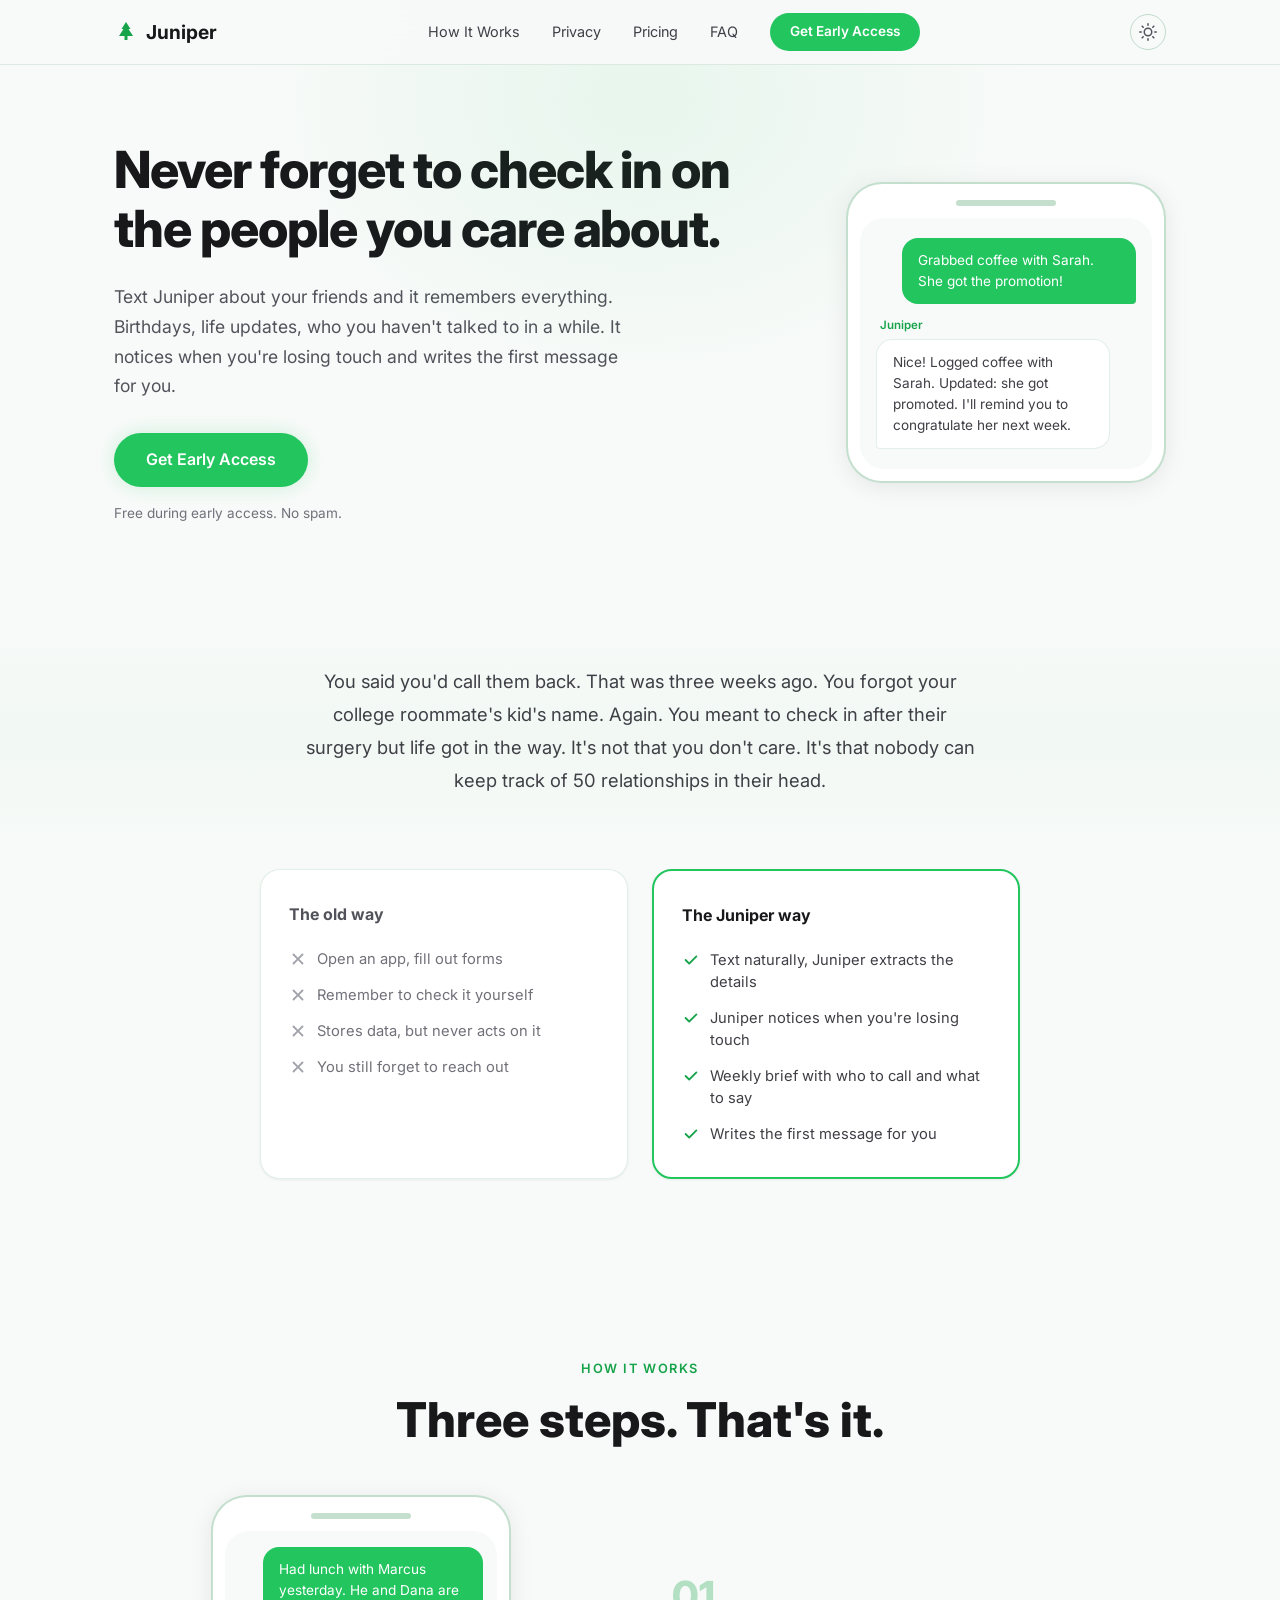
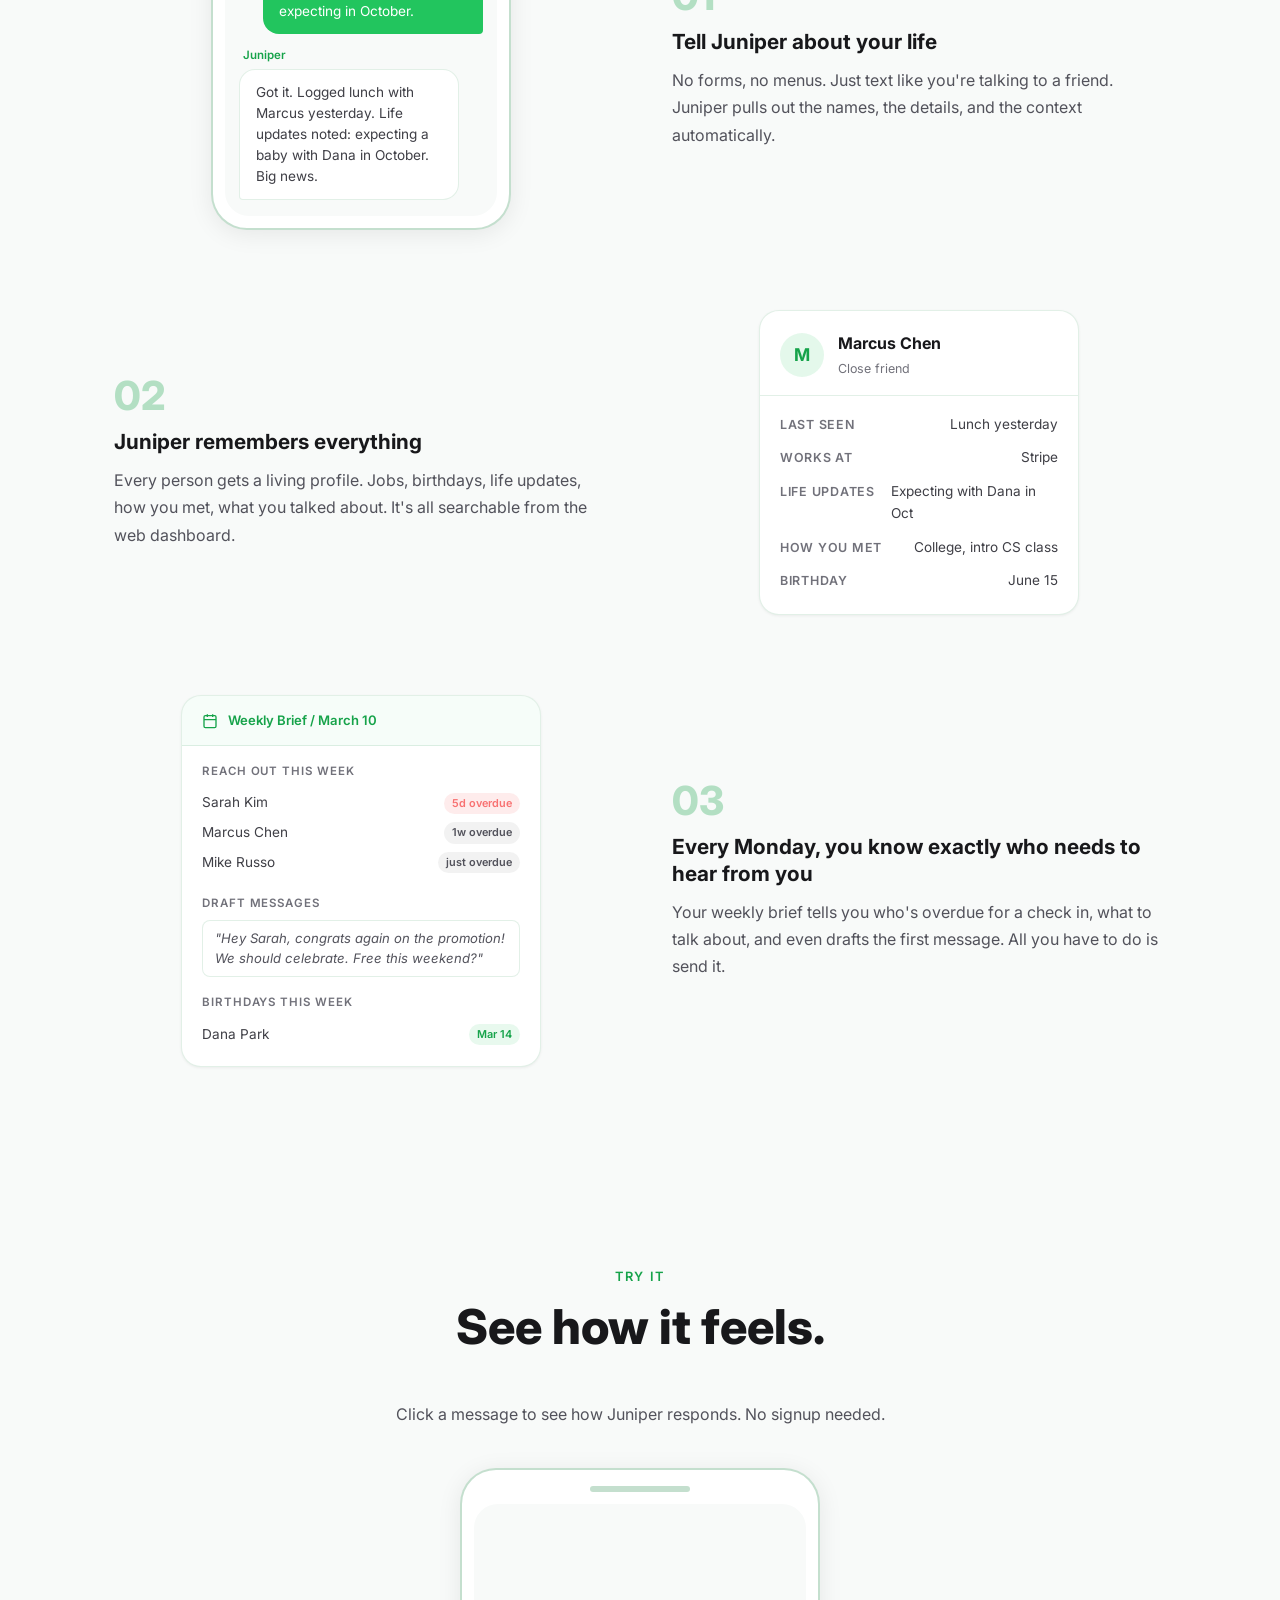
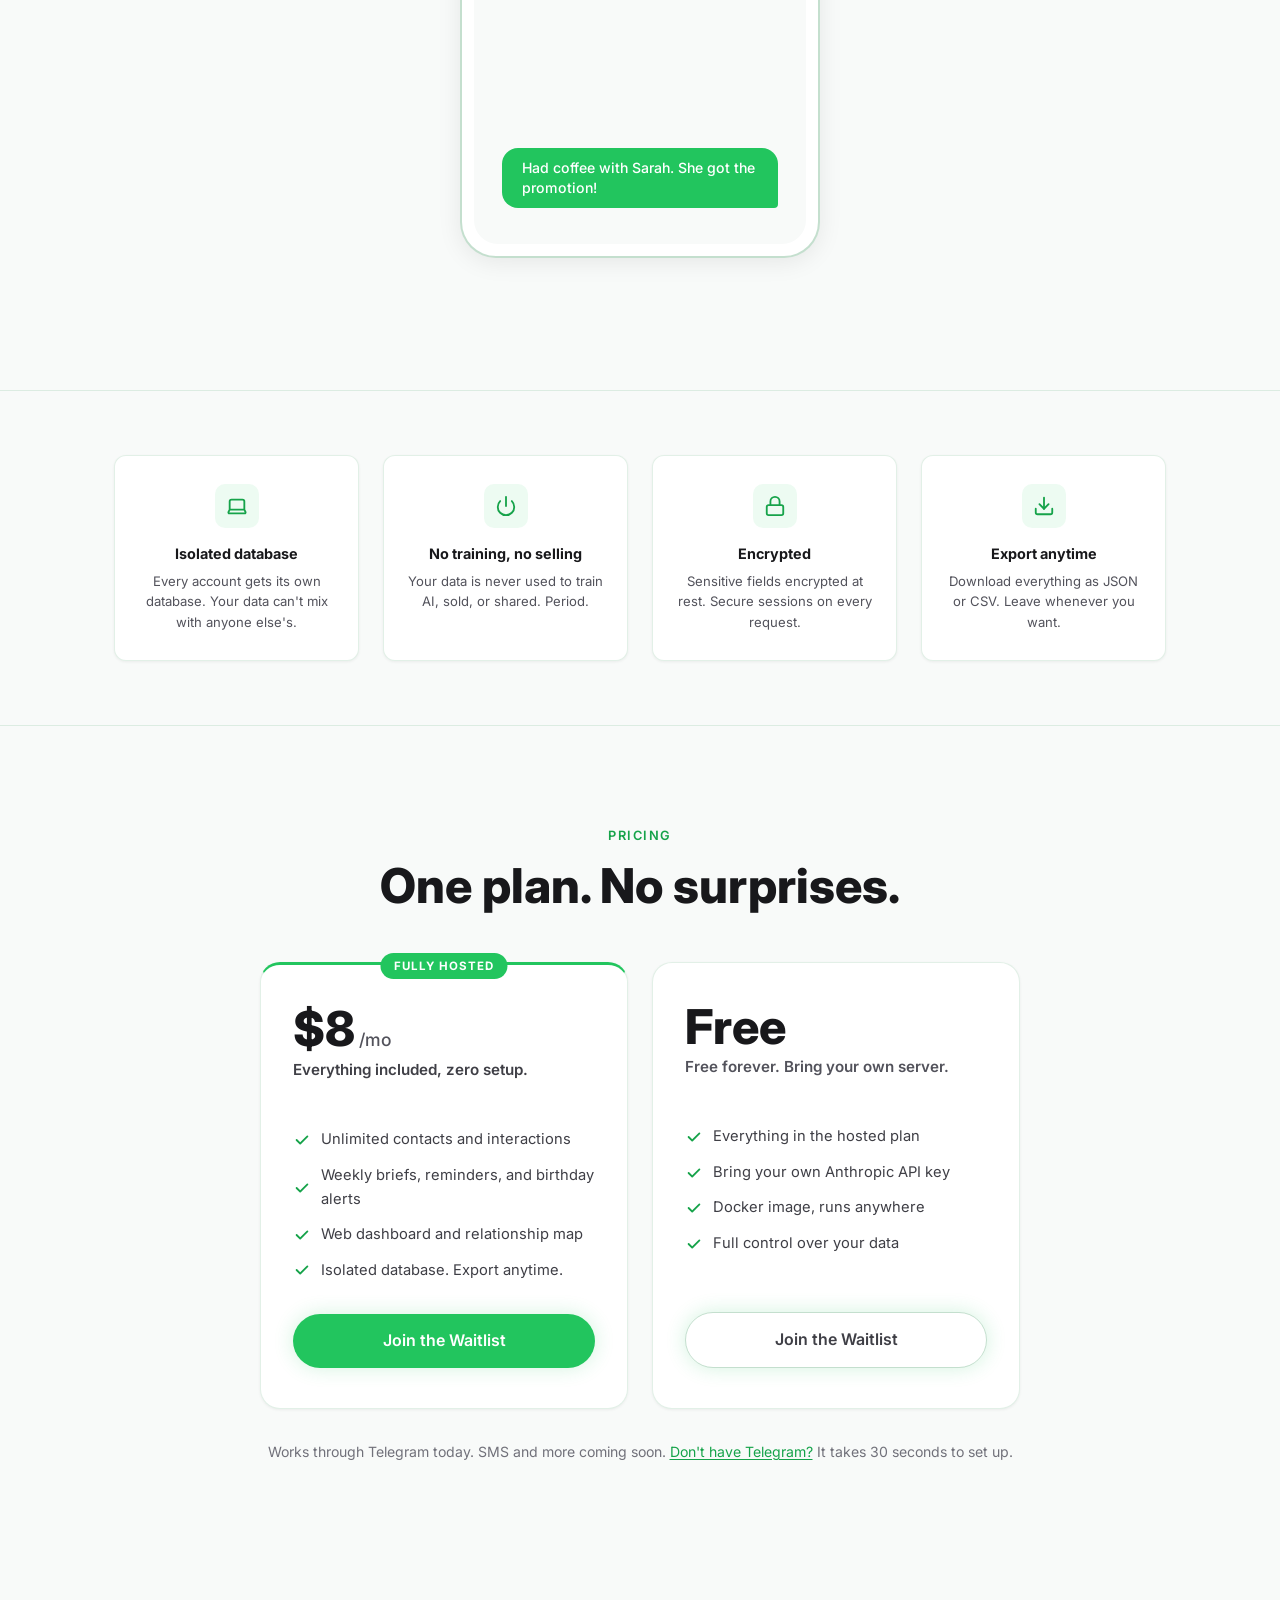
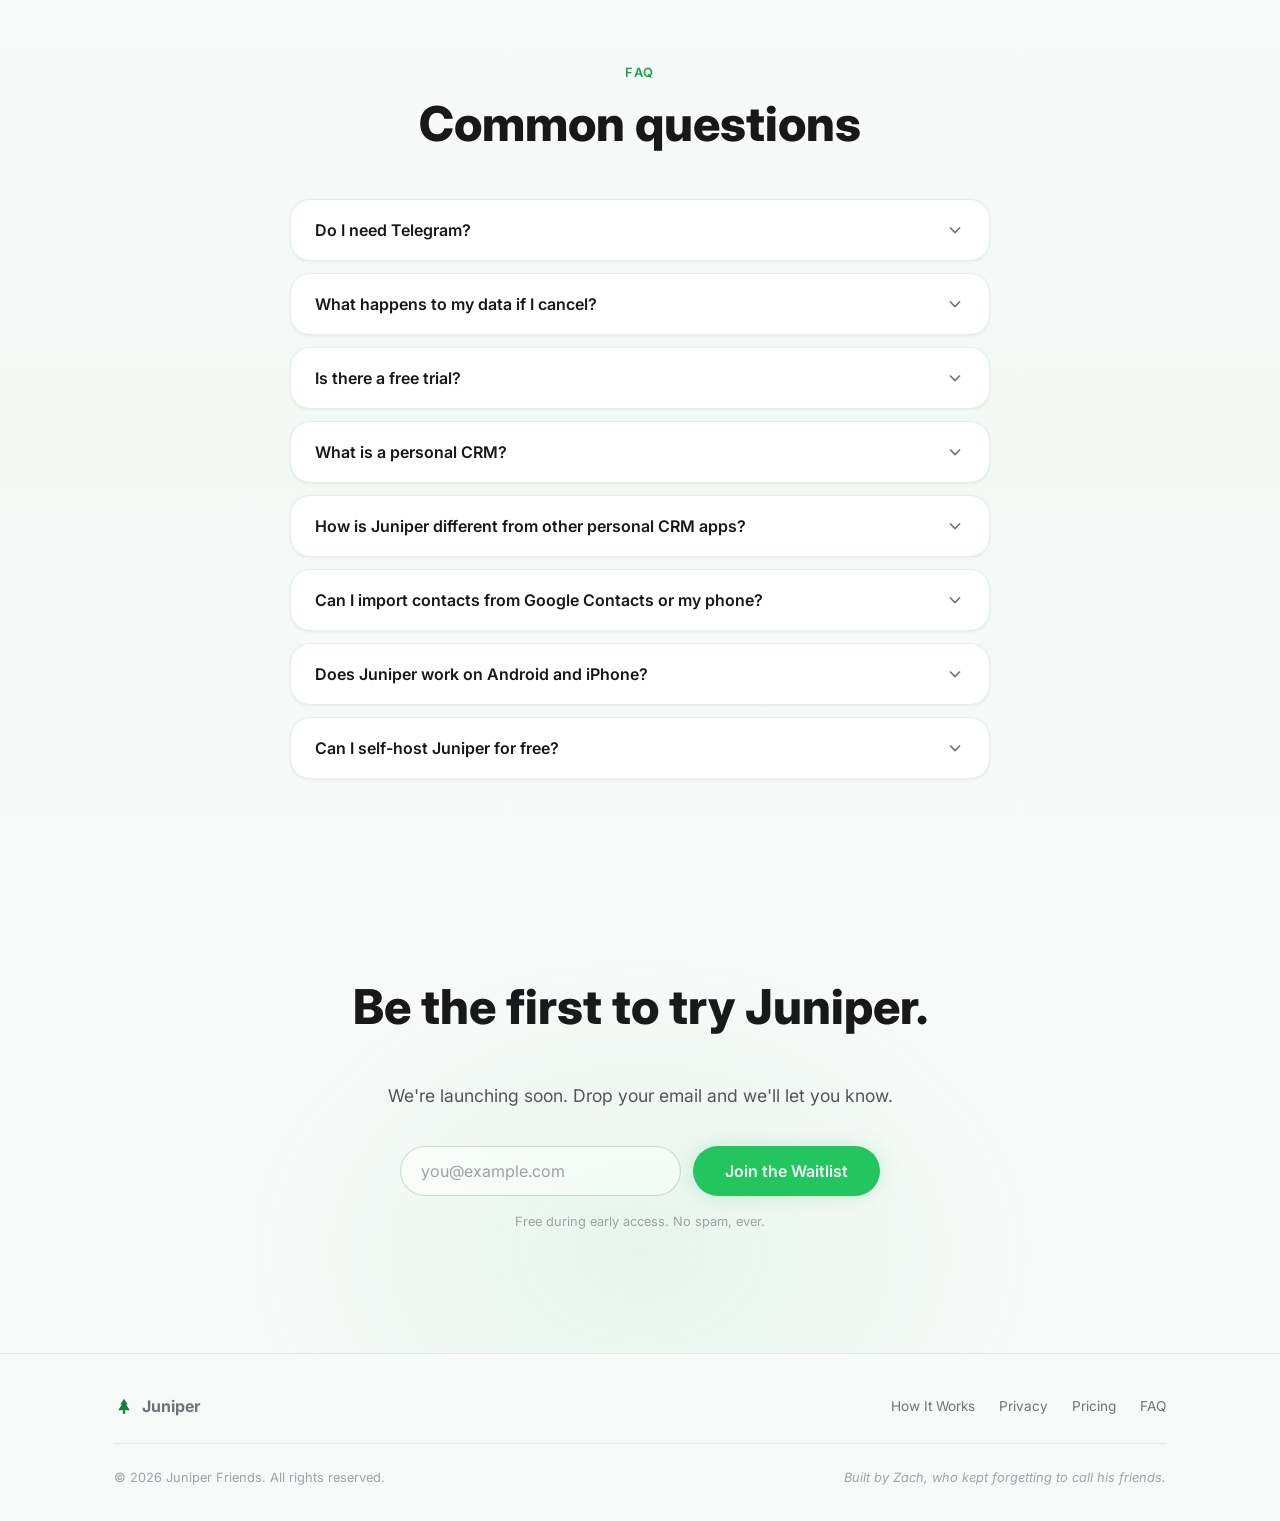
==== commit 242d06a0: "Update landing page" ====
--- a/index.html
+++ b/index.html
@@ -26,7 +26,7 @@
   <link rel="preconnect" href="https://fonts.googleapis.com" />
   <link rel="preconnect" href="https://fonts.gstatic.com" crossorigin />
   <link href="https://fonts.googleapis.com/css2?family=Inter:wght@400;500;600;700;800&display=swap" rel="stylesheet" />
-  <link rel="stylesheet" href="style.css?v=12" />
+  <link rel="stylesheet" href="style.css?v=13" />
 
   <!-- Structured Data -->
   <script type="application/ld+json">
@@ -104,10 +104,10 @@
       },
       {
         "@type": "Question",
-        "name": "How does Juniper compare to Monica, Dex, or Clay?",
+        "name": "How is Juniper different from other personal CRM apps?",
         "acceptedAnswer": {
           "@type": "Answer",
-          "text": "Most personal CRMs require you to fill out forms and manually enter data. Juniper is conversational: you text it naturally, like talking to a friend, and it extracts the details automatically. It also lives in Telegram so there is no new app to install, and it generates AI-drafted messages in your weekly brief."
+          "text": "Most personal CRM apps require you to open a web app and fill out forms. Juniper is conversational: you text it naturally and it extracts the details automatically. It also lives in Telegram so there is no new app to install, it notices when you are losing touch with someone, and it writes the first message for you in your weekly brief."
         }
       },
       {
@@ -214,7 +214,7 @@
     <div class="container hero__split">
       <div class="hero__text">
         <h1 class="hero__title">Never forget to check in on the people you care about.</h1>
-        <p class="hero__sub">Text Juniper about your friends and it remembers everything. Birthdays, life updates, who you haven't talked to in a while. Every week, it tells you who to reach out to and what to say.</p>
+        <p class="hero__sub">Text Juniper about your friends and it remembers everything. Birthdays, life updates, who you haven't talked to in a while. It notices when you're losing touch and writes the first message for you.</p>
         <div class="hero__cta">
           <a href="#signup" class="btn btn--lg">Get Early Access</a>
         </div>
@@ -244,6 +244,57 @@
   <section class="problem">
     <div class="container">
       <p class="problem__text">You said you'd call them back. That was three weeks ago. You forgot your college roommate's kid's name. Again. You meant to check in after their surgery but life got in the way. It's not that you don't care. It's that nobody can keep track of 50 relationships in their head.</p>
+    </div>
+  </section>
+
+
+  <!-- COMPARISON: Old Way vs Juniper -->
+  <section class="compare" id="compare">
+    <div class="container">
+      <div class="compare__grid">
+        <div class="compare__col compare__col--old">
+          <h3 class="compare__heading">The old way</h3>
+          <ul class="compare__list">
+            <li>
+              <svg viewBox="0 0 20 20" fill="currentColor"><path fill-rule="evenodd" d="M4.293 4.293a1 1 0 011.414 0L10 8.586l4.293-4.293a1 1 0 111.414 1.414L11.414 10l4.293 4.293a1 1 0 01-1.414 1.414L10 11.414l-4.293 4.293a1 1 0 01-1.414-1.414L8.586 10 4.293 5.707a1 1 0 010-1.414z" clip-rule="evenodd"/></svg>
+              Open an app, fill out forms
+            </li>
+            <li>
+              <svg viewBox="0 0 20 20" fill="currentColor"><path fill-rule="evenodd" d="M4.293 4.293a1 1 0 011.414 0L10 8.586l4.293-4.293a1 1 0 111.414 1.414L11.414 10l4.293 4.293a1 1 0 01-1.414 1.414L10 11.414l-4.293 4.293a1 1 0 01-1.414-1.414L8.586 10 4.293 5.707a1 1 0 010-1.414z" clip-rule="evenodd"/></svg>
+              Remember to check it yourself
+            </li>
+            <li>
+              <svg viewBox="0 0 20 20" fill="currentColor"><path fill-rule="evenodd" d="M4.293 4.293a1 1 0 011.414 0L10 8.586l4.293-4.293a1 1 0 111.414 1.414L11.414 10l4.293 4.293a1 1 0 01-1.414 1.414L10 11.414l-4.293 4.293a1 1 0 01-1.414-1.414L8.586 10 4.293 5.707a1 1 0 010-1.414z" clip-rule="evenodd"/></svg>
+              Stores data, but never acts on it
+            </li>
+            <li>
+              <svg viewBox="0 0 20 20" fill="currentColor"><path fill-rule="evenodd" d="M4.293 4.293a1 1 0 011.414 0L10 8.586l4.293-4.293a1 1 0 111.414 1.414L11.414 10l4.293 4.293a1 1 0 01-1.414 1.414L10 11.414l-4.293 4.293a1 1 0 01-1.414-1.414L8.586 10 4.293 5.707a1 1 0 010-1.414z" clip-rule="evenodd"/></svg>
+              You still forget to reach out
+            </li>
+          </ul>
+        </div>
+        <div class="compare__col compare__col--new">
+          <h3 class="compare__heading">The Juniper way</h3>
+          <ul class="compare__list">
+            <li>
+              <svg viewBox="0 0 20 20" fill="currentColor"><path fill-rule="evenodd" d="M16.707 5.293a1 1 0 010 1.414l-8 8a1 1 0 01-1.414 0l-4-4a1 1 0 011.414-1.414L8 12.586l7.293-7.293a1 1 0 011.414 0z" clip-rule="evenodd"/></svg>
+              Text naturally, Juniper extracts the details
+            </li>
+            <li>
+              <svg viewBox="0 0 20 20" fill="currentColor"><path fill-rule="evenodd" d="M16.707 5.293a1 1 0 010 1.414l-8 8a1 1 0 01-1.414 0l-4-4a1 1 0 011.414-1.414L8 12.586l7.293-7.293a1 1 0 011.414 0z" clip-rule="evenodd"/></svg>
+              Juniper notices when you're losing touch
+            </li>
+            <li>
+              <svg viewBox="0 0 20 20" fill="currentColor"><path fill-rule="evenodd" d="M16.707 5.293a1 1 0 010 1.414l-8 8a1 1 0 01-1.414 0l-4-4a1 1 0 011.414-1.414L8 12.586l7.293-7.293a1 1 0 011.414 0z" clip-rule="evenodd"/></svg>
+              Weekly brief with who to call and what to say
+            </li>
+            <li>
+              <svg viewBox="0 0 20 20" fill="currentColor"><path fill-rule="evenodd" d="M16.707 5.293a1 1 0 010 1.414l-8 8a1 1 0 01-1.414 0l-4-4a1 1 0 011.414-1.414L8 12.586l7.293-7.293a1 1 0 011.414 0z" clip-rule="evenodd"/></svg>
+              Writes the first message for you
+            </li>
+          </ul>
+        </div>
+      </div>
     </div>
   </section>
 
@@ -538,11 +589,11 @@
 
         <div class="faq__item">
           <button class="faq__question" aria-expanded="false">
-            <span>How does Juniper compare to Monica, Dex, or Clay?</span>
+            <span>How is Juniper different from other personal CRM apps?</span>
             <svg class="faq__chevron" viewBox="0 0 24 24" fill="none" stroke="currentColor" stroke-width="2"><polyline points="6 9 12 15 18 9"/></svg>
           </button>
           <div class="faq__answer">
-            <p>Most personal CRMs require you to fill out forms and manually enter data. Juniper is conversational: you text it naturally, like talking to a friend, and it extracts the details automatically. It also lives in Telegram so there is no new app to install, and it generates AI-drafted messages in your weekly brief.</p>
+            <p>Most personal CRM apps require you to open a web app and fill out forms. Juniper is conversational: you text it naturally, like talking to a friend, and it extracts the details automatically. It lives in Telegram so there is no new app to install. And instead of just storing data, Juniper notices when you're losing touch with someone and writes the first message for you.</p>
           </div>
         </div>
 
--- a/style.css
+++ b/style.css
@@ -1,5 +1,5 @@
 /* ============================================
-   JUNIPER FRIENDS LANDING PAGE
+   JUNIPER LANDING PAGE
    Green-themed, modern, single-page
    ============================================ */
 
@@ -77,7 +77,7 @@
   --input-placeholder: var(--gray-400);
 }
 
-/* Light theme overrides for specific elements */
+/* Light theme element overrides */
 [data-theme="light"] .gradient-text {
   background: linear-gradient(135deg, var(--green-600) 0%, var(--green-500) 50%, var(--green-700) 100%);
   -webkit-background-clip: text;
@@ -85,102 +85,74 @@
   background-clip: text;
 }
 
-[data-theme="light"] .card {
+[data-theme="light"] .btn--lg {
+  box-shadow: 0 0 20px rgba(34, 197, 94, 0.2);
+}
+
+[data-theme="light"] .btn--lg:hover {
+  box-shadow: 0 0 32px rgba(34, 197, 94, 0.3);
+}
+
+[data-theme="light"] .section-label {
+  color: var(--green-600);
+}
+
+[data-theme="light"] .chat__name {
+  color: var(--green-600);
+}
+
+[data-theme="light"] .brief__tag--bday {
+  color: var(--green-600);
+}
+
+[data-theme="light"] .brief__card-header {
+  background: rgba(34, 197, 94, 0.04);
+  color: var(--green-600);
+}
+
+[data-theme="light"] .cta__success {
+  color: var(--green-600);
+}
+
+[data-theme="light"] .how__step-num {
+  color: var(--green-600);
+}
+
+[data-theme="light"] .nav__icon {
+  color: var(--green-600);
+}
+
+[data-theme="light"] .trust__icon {
+  background: rgba(34, 197, 94, 0.08);
+}
+
+[data-theme="light"] .trust__icon svg {
+  color: var(--green-600);
+}
+
+[data-theme="light"] .trust__item {
   box-shadow: 0 1px 3px rgba(0, 0, 0, 0.06);
 }
 
-[data-theme="light"] .card:hover {
+[data-theme="light"] .trust__item:hover {
   box-shadow: 0 4px 12px rgba(0, 0, 0, 0.08);
+}
+
+[data-theme="light"] .contact-card {
+  box-shadow: 0 1px 3px rgba(0, 0, 0, 0.06);
+}
+
+[data-theme="light"] .phone-mockup {
+  box-shadow: 0 4px 24px rgba(0, 0, 0, 0.08);
 }
 
 [data-theme="light"] .brief__card {
   box-shadow: 0 1px 3px rgba(0, 0, 0, 0.06);
 }
 
-[data-theme="light"] .brief__card-header {
-  background: rgba(34, 197, 94, 0.04);
-}
-
-[data-theme="light"] .btn--lg {
-  box-shadow: 0 0 20px rgba(34, 197, 94, 0.2);
-}
-
-[data-theme="light"] .btn--lg:hover {
-  box-shadow: 0 0 32px rgba(34, 197, 94, 0.3);
-}
-
-[data-theme="light"] .section-label {
+[data-theme="light"] .contact-card__avatar {
+  background: rgba(34, 197, 94, 0.12);
   color: var(--green-600);
-}
-
-[data-theme="light"] .hero__badge {
-  color: var(--green-700);
-  background: rgba(34, 197, 94, 0.08);
-}
-
-[data-theme="light"] .chat__name {
-  color: var(--green-600);
-}
-
-[data-theme="light"] .brief__tag--bday {
-  color: var(--green-600);
-}
-
-[data-theme="light"] .brief__card-header {
-  color: var(--green-600);
-}
-
-[data-theme="light"] .brief__copy {
-  color: var(--green-600);
-}
-
-[data-theme="light"] .cta__success {
-  color: var(--green-600);
-}
-
-[data-theme="light"] .rolodex__card {
-  box-shadow: 0 1px 3px rgba(0, 0, 0, 0.06);
-}
-
-[data-theme="light"] .step__num {
-  color: var(--green-600);
-}
-
-[data-theme="light"] .card__icon {
-  background: rgba(34, 197, 94, 0.08);
-}
-
-[data-theme="light"] .card__icon svg {
-  color: var(--green-600);
-}
-
-[data-theme="light"] .nav__icon {
-  color: var(--green-600);
-}
-
-[data-theme="light"] .persona-tab {
-  color: var(--gray-600);
-  border-color: var(--border-bright);
-}
-
-[data-theme="light"] .persona-tab--active {
-  color: #fff;
-}
-
-[data-theme="light"] .privacy__icon {
-  background: rgba(34, 197, 94, 0.08);
-}
-
-[data-theme="light"] .privacy__icon svg {
-  color: var(--green-600);
-}
-
-[data-theme="light"] .privacy__point {
-  box-shadow: 0 1px 3px rgba(0, 0, 0, 0.06);
-}
-
-[data-theme="light"] .privacy__point:hover {
-  box-shadow: 0 4px 12px rgba(0, 0, 0, 0.08);
 }
 
 /* Theme toggle visibility */
@@ -208,7 +180,7 @@
 }
 
 .container {
-  max-width: 1120px;
+  max-width: 1100px;
   margin: 0 auto;
   padding: 0 24px;
 }
@@ -301,7 +273,7 @@
 }
 
 .nav__inner {
-  max-width: 1120px;
+  max-width: 1100px;
   margin: 0 auto;
   padding: 0 24px;
   height: 64px;
@@ -386,11 +358,10 @@
   color: var(--green-500);
 }
 
-/* ---- HERO ---- */
+/* ---- HERO: Horizontal Split ---- */
 .hero {
   position: relative;
   padding: 140px 0 80px;
-  text-align: center;
   overflow: hidden;
 }
 
@@ -405,410 +376,89 @@
   pointer-events: none;
 }
 
-.hero__badge {
-  display: inline-block;
-  font-size: 0.8rem;
-  font-weight: 600;
-  letter-spacing: 0.05em;
-  text-transform: uppercase;
-  color: var(--green-400);
-  background: rgba(34, 197, 94, 0.08);
-  border: 1px solid var(--border-bright);
-  padding: 6px 16px;
-  border-radius: var(--radius-full);
-  margin-bottom: 20px;
-}
-
-/* ---- PERSONA TABS ---- */
-.hero__personas {
-  display: flex;
-  justify-content: center;
-  gap: 8px;
-  flex-wrap: wrap;
-  margin-bottom: 32px;
-  padding: 0 16px;
-}
-
-.persona-tab {
-  font-family: var(--font);
-  font-size: 0.82rem;
-  font-weight: 600;
-  padding: 8px 18px;
-  border-radius: var(--radius-full);
-  border: 1px solid var(--border-bright);
-  background: transparent;
-  color: var(--text-faint);
-  cursor: pointer;
-  transition: all 0.25s ease;
-  white-space: nowrap;
-}
-
-.persona-tab:hover {
-  color: var(--text-primary);
-  border-color: var(--green-500);
-  background: rgba(34, 197, 94, 0.06);
-}
-
-.persona-tab--active {
-  background: var(--green-500);
-  color: #fff;
-  border-color: var(--green-500);
-}
-
-.persona-tab--active:hover {
-  background: var(--green-400);
-  color: #fff;
-  border-color: var(--green-400);
-}
-
-/* Hero content fade transition */
-.hero__content {
-  transition: opacity 0.3s ease;
-}
-
-.hero__content--fading {
-  opacity: 0;
+.hero__split {
+  display: flex;
+  align-items: center;
+  gap: 64px;
+}
+
+.hero__text {
+  flex: 1;
+  min-width: 0;
 }
 
 .hero__title {
-  font-size: clamp(2.4rem, 6vw, 4.2rem);
+  font-size: clamp(2rem, 4vw, 3.2rem);
   font-weight: 800;
   color: var(--text-primary);
-  line-height: 1.1;
+  line-height: 1.15;
   margin-bottom: 24px;
   letter-spacing: -0.02em;
 }
 
-.gradient-text {
-  background: linear-gradient(135deg, var(--green-400) 0%, var(--green-300) 50%, #6ee7b7 100%);
-  -webkit-background-clip: text;
-  -webkit-text-fill-color: transparent;
-  background-clip: text;
-}
-
 .hero__sub {
-  max-width: 580px;
-  margin: 0 auto 40px;
   font-size: 1.1rem;
   color: var(--text-muted);
   line-height: 1.7;
+  margin-bottom: 32px;
+  max-width: 520px;
 }
 
 .hero__cta {
-  display: flex;
-  gap: 16px;
-  justify-content: center;
-  flex-wrap: wrap;
-  margin-bottom: 32px;
-}
-
-.hero__proof {
-  display: inline-flex;
-  align-items: center;
-  gap: 8px;
+  margin-bottom: 16px;
+}
+
+.hero__trust {
   font-size: 0.85rem;
   color: var(--text-faint);
 }
 
-.hero__dot {
-  width: 8px;
-  height: 8px;
-  border-radius: 50%;
-  background: var(--green-400);
-  animation: pulse 2s infinite;
-}
-
-@keyframes pulse {
-  0%, 100% { opacity: 1; }
-  50% { opacity: 0.4; }
-}
-
-
-/* ---- STRIP ---- */
-.strip {
-  border-top: 1px solid var(--border);
-  border-bottom: 1px solid var(--border);
-  padding: 32px 0;
-}
-
-.strip__inner {
-  display: flex;
-  justify-content: center;
-  align-items: center;
-  gap: 40px;
-  flex-wrap: wrap;
-}
-
-.strip__item {
-  text-align: center;
-}
-
-.strip__item strong {
-  display: block;
-  font-size: 0.95rem;
-  font-weight: 700;
-  color: var(--text-primary);
-}
-
-.strip__item span {
-  font-size: 0.82rem;
-  color: var(--text-faint);
-}
-
-.strip__sep {
-  width: 1px;
-  height: 36px;
+.hero__phone {
+  flex-shrink: 0;
+}
+
+/* ---- PHONE MOCKUP ---- */
+.phone-mockup {
+  width: 320px;
+  background: var(--bg-card);
+  border: 2px solid var(--border-bright);
+  border-radius: 36px;
+  padding: 12px;
+  position: relative;
+}
+
+.phone-mockup__notch {
+  width: 100px;
+  height: 6px;
   background: var(--border-bright);
-}
-
-/* ---- FEATURES ---- */
-.features {
-  padding: 120px 0;
-}
-
-.features__grid {
-  display: grid;
-  grid-template-columns: repeat(3, 1fr);
-  gap: 24px;
-}
-
-.card {
-  background: var(--bg-card);
-  border: 1px solid var(--border);
-  border-radius: var(--radius-lg);
-  padding: 36px 28px;
-  transition: all 0.3s ease;
-}
-
-.card:hover {
-  background: var(--bg-card-hover);
-  border-color: var(--border-bright);
-  transform: translateY(-4px);
-}
-
-.card__icon {
-  width: 44px;
-  height: 44px;
-  display: flex;
-  align-items: center;
-  justify-content: center;
-  background: rgba(34, 197, 94, 0.1);
-  border-radius: 10px;
-  margin-bottom: 20px;
-}
-
-.card__icon svg {
-  width: 22px;
-  height: 22px;
-  color: var(--green-400);
-}
-
-.card h3 {
-  font-size: 1.1rem;
-  font-weight: 700;
-  color: var(--text-primary);
-  margin-bottom: 10px;
-}
-
-.card p {
-  font-size: 0.92rem;
-  color: var(--text-muted);
-  line-height: 1.65;
-}
-
-/* ---- ROLODEX CALLOUT ---- */
-.rolodex {
-  padding: 40px 0 60px;
-}
-
-.rolodex__card {
-  max-width: 640px;
-  margin: 0 auto;
-  background: var(--bg-card);
-  border: 1px solid var(--border);
-  border-radius: var(--radius-lg);
-  overflow: hidden;
-  position: relative;
-}
-
-.rolodex__lines {
-  position: absolute;
-  top: 0;
-  left: 0;
-  right: 0;
-  height: 8px;
-  background: repeating-linear-gradient(
-    90deg,
-    transparent 0px,
-    transparent 28px,
-    rgba(34, 197, 94, 0.15) 28px,
-    rgba(34, 197, 94, 0.15) 30px
-  );
-  border-bottom: 2px solid rgba(239, 68, 68, 0.2);
-}
-
-.rolodex__content {
-  padding: 32px 32px 28px;
-}
-
-.rolodex__quote {
-  font-size: 1rem;
-  font-style: italic;
-  color: var(--text-secondary);
-  line-height: 1.7;
-  margin-bottom: 12px;
-}
-
-.rolodex__credit {
-  font-size: 0.85rem;
-  color: var(--text-muted);
-  line-height: 1.6;
-}
-
-@media (max-width: 640px) {
-  .rolodex__content {
-    padding: 24px 20px 20px;
-  }
-  .rolodex__quote {
-    font-size: 0.92rem;
-  }
-}
-
-/* ---- HOW IT WORKS ---- */
-.how {
-  padding: 120px 0;
-  background: linear-gradient(180deg, transparent 0%, rgba(34, 197, 94, 0.02) 50%, transparent 100%);
-}
-
-.how__steps {
-  display: flex;
-  align-items: flex-start;
-  gap: 0;
-  justify-content: center;
-}
-
-.step {
-  flex: 1;
-  max-width: 300px;
-  text-align: center;
-  padding: 0 20px;
-}
-
-.step__num {
-  font-size: 3rem;
-  font-weight: 800;
-  color: var(--green-500);
-  opacity: 0.3;
-  line-height: 1;
-  margin-bottom: 16px;
-}
-
-.step h3 {
-  font-size: 1.15rem;
-  font-weight: 700;
-  color: var(--text-primary);
-  margin-bottom: 10px;
-}
-
-.step p {
-  font-size: 0.92rem;
-  color: var(--text-muted);
-  line-height: 1.65;
-}
-
-.step__line {
-  width: 60px;
-  height: 1px;
-  background: var(--border-bright);
-  margin-top: 40px;
-  flex-shrink: 0;
-}
-
-/* ---- PRIVACY ---- */
-.privacy {
-  padding: 120px 0;
-}
-
-.privacy__intro {
-  max-width: 620px;
-  margin: -24px auto 56px;
-  font-size: 1.05rem;
-  color: var(--text-muted);
-  line-height: 1.7;
-  text-align: center;
-}
-
-.privacy__points {
+  border-radius: var(--radius-full);
+  margin: 4px auto 12px;
+}
+
+.phone-mockup__screen {
+  background: var(--bg);
+  border-radius: 24px;
+  padding: 20px 16px;
+  min-height: 200px;
+}
+
+.phone-mockup--sm {
+  width: 300px;
+}
+
+.phone-mockup--sm .phone-mockup__screen {
+  padding: 16px 14px;
+}
+
+/* ---- CHAT BUBBLES ---- */
+.chat {
   display: flex;
   flex-direction: column;
-  gap: 20px;
-  max-width: 720px;
-  margin: 0 auto;
-}
-
-.privacy__point {
-  display: flex;
-  align-items: flex-start;
-  gap: 24px;
-  padding: 32px;
-  background: var(--bg-card);
-  border: 1px solid var(--border);
-  border-radius: var(--radius-lg);
-  transition: all 0.3s ease;
-}
-
-.privacy__point:hover {
-  border-color: var(--border-bright);
-  transform: translateY(-2px);
-}
-
-.privacy__icon {
-  width: 48px;
-  height: 48px;
-  min-width: 48px;
-  display: flex;
-  align-items: center;
-  justify-content: center;
-  background: rgba(34, 197, 94, 0.1);
-  border-radius: 12px;
-}
-
-.privacy__icon svg {
-  width: 24px;
-  height: 24px;
-  color: var(--green-400);
-}
-
-.privacy__text h3 {
-  font-size: 1.05rem;
-  font-weight: 700;
-  color: var(--text-primary);
-  margin-bottom: 6px;
-}
-
-.privacy__text p {
-  font-size: 0.92rem;
-  color: var(--text-muted);
-  line-height: 1.65;
-}
-
-/* ---- SEE IT IN ACTION (Chat + Brief) ---- */
-.demo {
-  padding: 120px 0;
-  background: linear-gradient(180deg, transparent 0%, rgba(34, 197, 94, 0.02) 50%, transparent 100%);
-}
-
-.demo__layout {
-  display: grid;
-  grid-template-columns: 1fr 1fr;
-  gap: 48px;
-  align-items: start;
-}
-
-.chat {
-  display: flex;
-  flex-direction: column;
-  gap: 20px;
+  gap: 16px;
+}
+
+.chat--compact {
+  gap: 12px;
 }
 
 .chat__msg {
@@ -825,7 +475,7 @@
 }
 
 .chat__name {
-  font-size: 0.75rem;
+  font-size: 0.72rem;
   font-weight: 600;
   color: var(--green-400);
   margin-bottom: 4px;
@@ -833,11 +483,11 @@
 }
 
 .chat__bubble {
-  max-width: 85%;
-  padding: 14px 18px;
+  max-width: 90%;
+  padding: 12px 16px;
   border-radius: 16px;
-  font-size: 0.92rem;
-  line-height: 1.6;
+  font-size: 0.85rem;
+  line-height: 1.55;
 }
 
 .chat__msg--user .chat__bubble {
@@ -853,22 +503,256 @@
   border-bottom-left-radius: 4px;
 }
 
-/* ---- BRIEF CARD (used in See It In Action) ---- */
+
+/* ---- PROBLEM STATEMENT ---- */
+.problem {
+  padding: 60px 0 72px;
+  background: linear-gradient(180deg, transparent 0%, rgba(34, 197, 94, 0.03) 50%, transparent 100%);
+}
+
+.problem__text {
+  max-width: 680px;
+  margin: 0 auto;
+  text-align: center;
+  font-size: 1.15rem;
+  color: var(--text-secondary);
+  line-height: 1.8;
+}
+
+
+/* ---- COMPARE: Old Way vs Juniper ---- */
+.compare {
+  padding: 0 0 80px;
+}
+
+.compare__grid {
+  display: grid;
+  grid-template-columns: repeat(2, 1fr);
+  gap: 24px;
+  max-width: 760px;
+  margin: 0 auto;
+}
+
+.compare__col {
+  background: var(--bg-card);
+  border: 1px solid var(--border);
+  border-radius: var(--radius-lg);
+  padding: 32px 28px;
+}
+
+.compare__col--new {
+  border-color: var(--green-500);
+  border-width: 2px;
+}
+
+.compare__heading {
+  font-size: 1rem;
+  font-weight: 700;
+  color: var(--text-primary);
+  margin-bottom: 20px;
+}
+
+.compare__col--old .compare__heading {
+  color: var(--text-muted);
+}
+
+.compare__list {
+  list-style: none;
+  display: flex;
+  flex-direction: column;
+  gap: 14px;
+}
+
+.compare__list li {
+  display: flex;
+  align-items: flex-start;
+  gap: 10px;
+  font-size: 0.92rem;
+  line-height: 1.5;
+}
+
+.compare__col--old .compare__list li {
+  color: var(--text-faint);
+}
+
+.compare__col--new .compare__list li {
+  color: var(--text-secondary);
+}
+
+.compare__list svg {
+  width: 18px;
+  height: 18px;
+  flex-shrink: 0;
+  margin-top: 2px;
+}
+
+.compare__col--old .compare__list svg {
+  color: var(--text-dim);
+}
+
+.compare__col--new .compare__list svg {
+  color: var(--green-400);
+}
+
+[data-theme="light"] .compare__col {
+  box-shadow: 0 1px 3px rgba(0, 0, 0, 0.06);
+}
+
+[data-theme="light"] .compare__col--new .compare__list svg {
+  color: var(--green-600);
+}
+
+@media (max-width: 640px) {
+  .compare__grid {
+    grid-template-columns: 1fr;
+  }
+
+  .compare__col {
+    padding: 24px 20px;
+  }
+}
+
+
+/* ---- HOW IT WORKS: Alternating Horizontal Steps ---- */
+.how {
+  padding: 100px 0 120px;
+}
+
+.how__step {
+  display: flex;
+  align-items: center;
+  gap: 64px;
+  margin-bottom: 80px;
+}
+
+.how__step:last-child {
+  margin-bottom: 0;
+}
+
+.how__step--reverse {
+  flex-direction: row-reverse;
+}
+
+.how__visual {
+  flex: 1;
+  display: flex;
+  justify-content: center;
+  min-width: 0;
+}
+
+.how__text {
+  flex: 1;
+  min-width: 0;
+}
+
+.how__step-num {
+  font-size: 2.5rem;
+  font-weight: 800;
+  color: var(--green-500);
+  opacity: 0.3;
+  line-height: 1;
+  margin-bottom: 12px;
+}
+
+.how__text h3 {
+  font-size: 1.3rem;
+  font-weight: 700;
+  color: var(--text-primary);
+  margin-bottom: 12px;
+  line-height: 1.3;
+}
+
+.how__text p {
+  font-size: 1rem;
+  color: var(--text-muted);
+  line-height: 1.7;
+}
+
+
+/* ---- CONTACT CARD (How It Works Step 2) ---- */
+.contact-card {
+  width: 320px;
+  background: var(--bg-card);
+  border: 1px solid var(--border);
+  border-radius: var(--radius-lg);
+  overflow: hidden;
+}
+
+.contact-card__header {
+  display: flex;
+  align-items: center;
+  gap: 14px;
+  padding: 20px 20px 16px;
+  border-bottom: 1px solid var(--border);
+}
+
+.contact-card__avatar {
+  width: 44px;
+  height: 44px;
+  border-radius: 50%;
+  background: rgba(34, 197, 94, 0.15);
+  color: var(--green-400);
+  display: flex;
+  align-items: center;
+  justify-content: center;
+  font-weight: 700;
+  font-size: 1.1rem;
+  flex-shrink: 0;
+}
+
+.contact-card__name {
+  font-size: 1rem;
+  font-weight: 700;
+  color: var(--text-primary);
+}
+
+.contact-card__meta {
+  font-size: 0.78rem;
+  color: var(--text-faint);
+  margin-top: 2px;
+}
+
+.contact-card__details {
+  padding: 12px 20px 16px;
+}
+
+.contact-card__row {
+  display: flex;
+  justify-content: space-between;
+  align-items: baseline;
+  padding: 6px 0;
+  font-size: 0.85rem;
+  color: var(--text-secondary);
+}
+
+.contact-card__label {
+  font-size: 0.78rem;
+  font-weight: 600;
+  text-transform: uppercase;
+  letter-spacing: 0.06em;
+  color: var(--text-faint);
+  flex-shrink: 0;
+  margin-right: 16px;
+}
+
+
+/* ---- BRIEF CARD (How It Works Step 3) ---- */
 .brief__card {
   background: var(--bg-card);
   border: 1px solid var(--border);
   border-radius: var(--radius-lg);
   overflow: hidden;
+  width: 360px;
 }
 
 .brief__card-header {
   display: flex;
   align-items: center;
   gap: 10px;
-  padding: 16px 24px;
+  padding: 14px 20px;
   background: rgba(34, 197, 94, 0.06);
   border-bottom: 1px solid var(--border);
-  font-size: 0.85rem;
+  font-size: 0.82rem;
   font-weight: 600;
   color: var(--green-400);
 }
@@ -879,11 +763,11 @@
 }
 
 .brief__card-body {
-  padding: 20px 24px;
+  padding: 16px 20px;
 }
 
 .brief__section {
-  margin-bottom: 20px;
+  margin-bottom: 16px;
 }
 
 .brief__section:last-child {
@@ -892,30 +776,30 @@
 
 .brief__section strong {
   display: block;
-  font-size: 0.78rem;
+  font-size: 0.72rem;
   font-weight: 600;
   text-transform: uppercase;
   letter-spacing: 0.08em;
   color: var(--text-faint);
-  margin-bottom: 10px;
+  margin-bottom: 8px;
 }
 
 .brief__row {
   display: flex;
   align-items: center;
   justify-content: space-between;
-  padding: 6px 0;
+  padding: 4px 0;
 }
 
 .brief__name {
-  font-size: 0.9rem;
+  font-size: 0.85rem;
   color: var(--text-secondary);
 }
 
 .brief__tag {
-  font-size: 0.72rem;
+  font-size: 0.68rem;
   font-weight: 600;
-  padding: 3px 10px;
+  padding: 2px 8px;
   border-radius: var(--radius-full);
   background: rgba(128, 128, 128, 0.1);
   color: var(--text-muted);
@@ -932,121 +816,211 @@
 }
 
 .brief__draft {
-  font-size: 0.88rem;
+  font-size: 0.82rem;
   color: var(--text-muted);
   font-style: italic;
-  padding: 10px 14px;
+  padding: 8px 12px;
   background: rgba(255, 255, 255, 0.02);
   border-radius: 8px;
   border: 1px solid var(--border);
-  display: flex;
-  align-items: center;
-  gap: 12px;
-}
-
-.brief__copy {
-  font-family: var(--font);
-  font-size: 0.72rem;
-  font-weight: 600;
-  background: rgba(34, 197, 94, 0.1);
-  color: var(--green-400);
-  border: 1px solid var(--border-bright);
-  padding: 4px 12px;
-  border-radius: var(--radius-full);
-  cursor: pointer;
-  white-space: nowrap;
-  transition: all 0.2s;
-  flex-shrink: 0;
-}
-
-.brief__copy:hover {
-  background: rgba(34, 197, 94, 0.2);
-}
-
-/* ---- FAQ ---- */
-.faq {
-  padding: 120px 0;
-  background: linear-gradient(180deg, transparent 0%, rgba(34, 197, 94, 0.02) 50%, transparent 100%);
-}
-
-.faq__list {
-  max-width: 720px;
-  margin: 0 auto;
+  line-height: 1.5;
+}
+
+
+/* ---- INTERACTIVE DEMO ---- */
+.demo {
+  padding: 80px 0 100px;
+  text-align: center;
+}
+
+.demo__sub {
+  font-size: 1rem;
+  color: var(--text-muted);
+  margin-bottom: 40px;
+}
+
+.demo__phone {
+  display: flex;
+  justify-content: center;
+  margin-bottom: 32px;
+}
+
+.phone-mockup--demo {
+  width: 360px;
+}
+
+.phone-mockup--demo .phone-mockup__screen {
+  min-height: 340px;
+  display: flex;
+  flex-direction: column;
+}
+
+.demo__chat {
+  flex: 1;
+  overflow-y: auto;
+  padding: 16px 12px 8px;
   display: flex;
   flex-direction: column;
   gap: 12px;
-}
-
-.faq__item {
+  max-height: 400px;
+}
+
+.demo__prompts {
+  padding: 8px 12px 16px;
+  display: flex;
+  justify-content: center;
+}
+
+.demo__prompt-btn {
+  display: inline-block;
+  padding: 10px 20px;
+  font-family: var(--font);
+  font-size: 0.88rem;
+  font-weight: 500;
+  color: var(--bubble-user-text);
+  background: var(--bubble-user-bg);
+  border: none;
+  border-radius: 16px 16px 4px 16px;
+  cursor: pointer;
+  transition: all 0.2s ease;
+  max-width: 100%;
+  text-align: left;
+  line-height: 1.4;
+  opacity: 0;
+  animation: demoFadeIn 0.3s ease forwards;
+}
+
+.demo__prompt-btn:hover {
+  transform: translateY(-1px);
+  filter: brightness(1.1);
+}
+
+.demo__prompt-btn:active {
+  transform: translateY(0);
+}
+
+.demo__typing {
+  display: flex;
+  align-items: center;
+  gap: 4px;
+  padding: 10px 16px;
   background: var(--bg-card);
   border: 1px solid var(--border);
-  border-radius: var(--radius-lg);
-  overflow: hidden;
+  border-radius: 16px 16px 16px 4px;
+  width: fit-content;
+}
+
+.demo__typing span {
+  width: 6px;
+  height: 6px;
+  background: var(--text-faint);
+  border-radius: 50%;
+  animation: demoBounce 1.2s ease-in-out infinite;
+}
+
+.demo__typing span:nth-child(2) {
+  animation-delay: 0.2s;
+}
+
+.demo__typing span:nth-child(3) {
+  animation-delay: 0.4s;
+}
+
+@keyframes demoBounce {
+  0%, 60%, 100% { transform: translateY(0); }
+  30% { transform: translateY(-4px); }
+}
+
+@keyframes demoFadeIn {
+  from { opacity: 0; transform: translateY(8px); }
+  to { opacity: 1; transform: translateY(0); }
+}
+
+.demo__final {
+  display: none;
+  text-align: center;
+}
+
+.demo__final--visible {
+  display: block;
+  animation: demoFadeIn 0.5s ease forwards;
+}
+
+.demo__final p {
+  font-size: 1.1rem;
+  color: var(--text-secondary);
+  margin-bottom: 20px;
+  font-weight: 500;
+}
+
+@media (max-width: 640px) {
+  .phone-mockup--demo {
+    width: 300px;
+  }
+}
+
+
+/* ---- TRUST BAR ---- */
+.trust {
+  padding: 64px 0;
+  border-top: 1px solid var(--border);
+  border-bottom: 1px solid var(--border);
+}
+
+.trust__grid {
+  display: grid;
+  grid-template-columns: repeat(4, 1fr);
+  gap: 24px;
+}
+
+.trust__item {
+  text-align: center;
+  padding: 28px 20px;
+  background: var(--bg-card);
+  border: 1px solid var(--border);
+  border-radius: var(--radius);
   transition: all 0.3s ease;
 }
 
-.faq__item:hover {
+.trust__item:hover {
   border-color: var(--border-bright);
-}
-
-.faq__question {
-  width: 100%;
-  display: flex;
-  align-items: center;
-  justify-content: space-between;
-  padding: 20px 24px;
-  background: none;
-  border: none;
-  cursor: pointer;
-  font-family: var(--font);
-  font-size: 1rem;
-  font-weight: 600;
+  transform: translateY(-2px);
+}
+
+.trust__icon {
+  width: 44px;
+  height: 44px;
+  display: flex;
+  align-items: center;
+  justify-content: center;
+  background: rgba(34, 197, 94, 0.1);
+  border-radius: 10px;
+  margin: 0 auto 14px;
+}
+
+.trust__icon svg {
+  width: 22px;
+  height: 22px;
+  color: var(--green-400);
+}
+
+.trust__item h3 {
+  font-size: 0.9rem;
+  font-weight: 700;
   color: var(--text-primary);
-  text-align: left;
-  gap: 16px;
-}
-
-.faq__chevron {
-  width: 20px;
-  height: 20px;
-  color: var(--text-faint);
-  flex-shrink: 0;
-  transition: transform 0.3s ease;
-}
-
-.faq__item--open .faq__chevron {
-  transform: rotate(180deg);
-}
-
-.faq__answer {
-  max-height: 0;
-  overflow: hidden;
-  transition: max-height 0.35s ease, padding 0.35s ease;
-  padding: 0 24px;
-}
-
-.faq__item--open .faq__answer {
-  max-height: 300px;
-  padding: 0 24px 20px;
-}
-
-.faq__answer p {
-  font-size: 0.92rem;
+  margin-bottom: 6px;
+}
+
+.trust__item p {
+  font-size: 0.82rem;
   color: var(--text-muted);
-  line-height: 1.7;
-}
-
-[data-theme="light"] .faq__item {
-  box-shadow: 0 1px 3px rgba(0, 0, 0, 0.06);
-}
-
-[data-theme="light"] .faq__item:hover {
-  box-shadow: 0 4px 12px rgba(0, 0, 0, 0.08);
-}
+  line-height: 1.55;
+}
+
 
 /* ---- PRICING ---- */
 .pricing {
-  padding: 120px 0;
+  padding: 100px 0 120px;
 }
 
 .pricing__toggle {
@@ -1166,13 +1140,6 @@
   white-space: nowrap;
 }
 
-.pricing__card-title {
-  font-size: 1.1rem;
-  font-weight: 700;
-  color: var(--text-primary);
-  margin-bottom: 16px;
-}
-
 .pricing__price {
   display: flex;
   align-items: baseline;
@@ -1193,6 +1160,17 @@
   color: var(--text-muted);
 }
 
+.pricing__pitch {
+  font-size: 0.95rem;
+  font-weight: 600;
+  color: var(--text-secondary);
+  margin-bottom: 4px;
+}
+
+.pricing__pitch--alt {
+  color: var(--text-muted);
+}
+
 .pricing__billed {
   font-size: 0.82rem;
   color: var(--text-faint);
@@ -1234,6 +1212,24 @@
   text-align: center;
 }
 
+.pricing__telegram-note {
+  text-align: center;
+  font-size: 0.88rem;
+  color: var(--text-faint);
+  margin-top: 32px;
+}
+
+.pricing__telegram-note a {
+  color: var(--green-400);
+  text-decoration: underline;
+  text-decoration-thickness: 1px;
+  text-underline-offset: 2px;
+}
+
+.pricing__telegram-note a:hover {
+  color: var(--green-300);
+}
+
 /* Light theme pricing overrides */
 [data-theme="light"] .pricing__card {
   box-shadow: 0 1px 3px rgba(0, 0, 0, 0.06);
@@ -1255,12 +1251,97 @@
   color: var(--green-600);
 }
 
-/* Security section removed -- merged into Privacy */
+[data-theme="light"] .pricing__telegram-note a {
+  color: var(--green-600);
+}
+
+
+/* ---- FAQ ---- */
+.faq {
+  padding: 80px 0 100px;
+  background: linear-gradient(180deg, transparent 0%, rgba(34, 197, 94, 0.02) 50%, transparent 100%);
+}
+
+.faq__list {
+  max-width: 700px;
+  margin: 0 auto;
+  display: flex;
+  flex-direction: column;
+  gap: 12px;
+}
+
+.faq__item {
+  background: var(--bg-card);
+  border: 1px solid var(--border);
+  border-radius: var(--radius-lg);
+  overflow: hidden;
+  transition: all 0.3s ease;
+}
+
+.faq__item:hover {
+  border-color: var(--border-bright);
+}
+
+.faq__question {
+  width: 100%;
+  display: flex;
+  align-items: center;
+  justify-content: space-between;
+  padding: 20px 24px;
+  background: none;
+  border: none;
+  cursor: pointer;
+  font-family: var(--font);
+  font-size: 1rem;
+  font-weight: 600;
+  color: var(--text-primary);
+  text-align: left;
+  gap: 16px;
+}
+
+.faq__chevron {
+  width: 20px;
+  height: 20px;
+  color: var(--text-faint);
+  flex-shrink: 0;
+  transition: transform 0.3s ease;
+}
+
+.faq__item--open .faq__chevron {
+  transform: rotate(180deg);
+}
+
+.faq__answer {
+  max-height: 0;
+  overflow: hidden;
+  transition: max-height 0.35s ease, padding 0.35s ease;
+  padding: 0 24px;
+}
+
+.faq__item--open .faq__answer {
+  max-height: 400px;
+  padding: 0 24px 20px;
+}
+
+.faq__answer p {
+  font-size: 0.92rem;
+  color: var(--text-muted);
+  line-height: 1.7;
+}
+
+[data-theme="light"] .faq__item {
+  box-shadow: 0 1px 3px rgba(0, 0, 0, 0.06);
+}
+
+[data-theme="light"] .faq__item:hover {
+  box-shadow: 0 4px 12px rgba(0, 0, 0, 0.08);
+}
+
 
 /* ---- CTA ---- */
 .cta {
   position: relative;
-  padding: 120px 0;
+  padding: 100px 0 120px;
   text-align: center;
   overflow: hidden;
 }
@@ -1327,19 +1408,277 @@
   padding: 20px;
 }
 
-.cta__founder {
-  font-size: 0.82rem;
-  color: var(--text-dim);
-  font-style: italic;
-  margin-top: 12px;
-}
-
 .cta__error {
   font-size: 0.9rem;
   color: #ef4444;
   margin-top: 12px;
 }
 
+
+/* ---- VS-MONICA PAGE ---- */
+.vs-hero {
+  text-align: center;
+  padding: 160px 0 60px;
+}
+
+.vs-hero__title {
+  font-size: clamp(2.2rem, 5vw, 3.5rem);
+  font-weight: 800;
+  color: var(--text-primary);
+  line-height: 1.15;
+  margin-bottom: 20px;
+  letter-spacing: -0.02em;
+}
+
+.vs-hero__sub {
+  font-size: 1.1rem;
+  color: var(--text-muted);
+  line-height: 1.7;
+  max-width: 600px;
+  margin: 0 auto 32px;
+}
+
+.vs-respect {
+  padding: 0 0 60px;
+}
+
+.vs-respect__text {
+  max-width: 640px;
+  margin: 0 auto;
+  text-align: center;
+  font-size: 0.92rem;
+  color: var(--text-faint);
+  line-height: 1.7;
+  font-style: italic;
+}
+
+/* Feature comparison table */
+.vs-table-section {
+  padding: 60px 0 80px;
+}
+
+.vs-table-wrap {
+  overflow-x: auto;
+  -webkit-overflow-scrolling: touch;
+}
+
+.vs-table {
+  width: 100%;
+  max-width: 760px;
+  margin: 0 auto;
+  border-collapse: collapse;
+  font-size: 0.92rem;
+}
+
+.vs-table th {
+  padding: 14px 20px;
+  text-align: left;
+  font-weight: 700;
+  font-size: 1rem;
+  color: var(--text-primary);
+  border-bottom: 2px solid var(--border-bright);
+}
+
+.vs-table th.vs-table__juniper {
+  color: var(--green-500);
+}
+
+.vs-table td {
+  padding: 12px 20px;
+  border-bottom: 1px solid var(--border);
+  color: var(--text-secondary);
+  vertical-align: middle;
+}
+
+.vs-table td.vs-table__feature {
+  font-weight: 600;
+  color: var(--text-primary);
+}
+
+.vs-table td.vs-table__juniper {
+  color: var(--text-secondary);
+}
+
+.vs-table tbody tr:hover {
+  background: var(--bg-card-hover);
+}
+
+.vs-check {
+  display: inline-block;
+  width: 8px;
+  height: 8px;
+  border-radius: 50%;
+  margin-right: 8px;
+  vertical-align: middle;
+}
+
+.vs-check--yes { background: var(--green-500); }
+.vs-check--no { background: #ef4444; }
+.vs-check--neutral { background: var(--gray-400); }
+
+/* Key differences cards */
+.vs-diffs {
+  padding: 80px 0;
+}
+
+.vs-diffs__grid {
+  display: grid;
+  grid-template-columns: repeat(2, 1fr);
+  gap: 24px;
+  max-width: 800px;
+  margin: 0 auto;
+}
+
+.vs-diffs__card {
+  background: var(--bg-card);
+  border: 1px solid var(--border);
+  border-radius: var(--radius-lg);
+  padding: 28px 24px;
+  transition: all 0.3s ease;
+}
+
+.vs-diffs__card:hover {
+  border-color: var(--border-bright);
+  transform: translateY(-2px);
+}
+
+.vs-diffs__icon {
+  width: 40px;
+  height: 40px;
+  display: flex;
+  align-items: center;
+  justify-content: center;
+  background: rgba(34, 197, 94, 0.1);
+  border-radius: 10px;
+  margin-bottom: 16px;
+}
+
+.vs-diffs__icon svg {
+  width: 20px;
+  height: 20px;
+  color: var(--green-400);
+}
+
+.vs-diffs__card h3 {
+  font-size: 1rem;
+  font-weight: 700;
+  color: var(--text-primary);
+  margin-bottom: 8px;
+}
+
+.vs-diffs__card p {
+  font-size: 0.88rem;
+  color: var(--text-muted);
+  line-height: 1.65;
+}
+
+/* Honest section */
+.vs-honest {
+  padding: 80px 0;
+  background: linear-gradient(180deg, transparent 0%, rgba(34, 197, 94, 0.02) 50%, transparent 100%);
+}
+
+.vs-honest__sub {
+  text-align: center;
+  font-size: 1rem;
+  color: var(--text-muted);
+  margin-top: -32px;
+  margin-bottom: 48px;
+}
+
+.vs-honest__grid {
+  display: grid;
+  grid-template-columns: repeat(2, 1fr);
+  gap: 20px;
+  max-width: 700px;
+  margin: 0 auto;
+}
+
+.vs-honest__item {
+  padding: 20px;
+  background: var(--bg-card);
+  border: 1px solid var(--border);
+  border-radius: var(--radius);
+}
+
+.vs-honest__item strong {
+  display: block;
+  font-size: 0.92rem;
+  color: var(--text-primary);
+  margin-bottom: 6px;
+}
+
+.vs-honest__item p {
+  font-size: 0.85rem;
+  color: var(--text-muted);
+  line-height: 1.6;
+}
+
+.vs-faq {
+  padding: 80px 0;
+}
+
+[data-theme="light"] .vs-diffs__card {
+  box-shadow: 0 1px 3px rgba(0, 0, 0, 0.06);
+}
+
+[data-theme="light"] .vs-diffs__card:hover {
+  box-shadow: 0 4px 12px rgba(0, 0, 0, 0.08);
+}
+
+[data-theme="light"] .vs-diffs__icon {
+  background: rgba(34, 197, 94, 0.08);
+}
+
+[data-theme="light"] .vs-diffs__icon svg {
+  color: var(--green-600);
+}
+
+[data-theme="light"] .vs-honest__item {
+  box-shadow: 0 1px 3px rgba(0, 0, 0, 0.06);
+}
+
+@media (max-width: 640px) {
+  .vs-diffs__grid {
+    grid-template-columns: 1fr;
+  }
+
+  .vs-honest__grid {
+    grid-template-columns: 1fr;
+  }
+
+  .vs-table {
+    font-size: 0.82rem;
+  }
+
+  .vs-table th,
+  .vs-table td {
+    padding: 10px 12px;
+  }
+}
+
+
+/* ---- EASTER EGG ---- */
+.pi-egg {
+  position: fixed;
+  bottom: 10px;
+  left: 12px;
+  right: auto;
+  font-size: 0.9rem;
+  color: var(--text-dim);
+  text-decoration: none;
+  opacity: 0.15;
+  transition: opacity 0.2s;
+  z-index: 10;
+  cursor: pointer;
+  line-height: 1;
+  pointer-events: auto;
+}
+
+.pi-egg:hover {
+  opacity: 0.4;
+}
+
 /* ---- FOOTER ---- */
 .footer {
   border-top: 1px solid var(--border);
@@ -1401,6 +1740,7 @@
   color: var(--text-dim);
   font-style: italic;
 }
+
 
 /* ---- ANIMATIONS ---- */
 .animate {
@@ -1414,41 +1754,45 @@
   transform: translateY(0);
 }
 
-.chat__msg.animate:nth-child(2) { transition-delay: 0.1s; }
-.chat__msg.animate:nth-child(3) { transition-delay: 0.2s; }
-.chat__msg.animate:nth-child(4) { transition-delay: 0.3s; }
-
-.card.animate:nth-child(2) { transition-delay: 0.1s; }
-.card.animate:nth-child(3) { transition-delay: 0.15s; }
-.card.animate:nth-child(4) { transition-delay: 0.2s; }
-.card.animate:nth-child(5) { transition-delay: 0.25s; }
-.card.animate:nth-child(6) { transition-delay: 0.3s; }
-
-.privacy__point.animate:nth-child(2) { transition-delay: 0.15s; }
-.privacy__point.animate:nth-child(3) { transition-delay: 0.3s; }
-.privacy__point.animate:nth-child(4) { transition-delay: 0.45s; }
+.how__step.animate:nth-child(2) { transition-delay: 0.1s; }
+.how__step.animate:nth-child(3) { transition-delay: 0.2s; }
+
+.trust__item.animate:nth-child(2) { transition-delay: 0.1s; }
+.trust__item.animate:nth-child(3) { transition-delay: 0.2s; }
+.trust__item.animate:nth-child(4) { transition-delay: 0.3s; }
 
 
 /* ---- RESPONSIVE ---- */
 @media (max-width: 900px) {
-  .features__grid {
+  .hero__split {
+    flex-direction: column;
+    gap: 48px;
+    text-align: center;
+  }
+
+  .hero__sub {
+    margin-left: auto;
+    margin-right: auto;
+  }
+
+  .hero__cta {
+    display: flex;
+    justify-content: center;
+  }
+
+  .how__step,
+  .how__step--reverse {
+    flex-direction: column;
+    gap: 32px;
+    text-align: center;
+  }
+
+  .trust__grid {
     grid-template-columns: repeat(2, 1fr);
   }
 
-  .demo__layout {
-    grid-template-columns: 1fr;
-    gap: 40px;
-  }
-
-  .how__steps {
-    flex-direction: column;
-    align-items: center;
-  }
-
-  .step__line {
-    width: 1px;
-    height: 40px;
-    margin: 20px 0;
+  .pricing__grid {
+    max-width: 440px;
   }
 }
 
@@ -1470,38 +1814,58 @@
   .nav__links.open { display: flex; }
   .nav__mobile { display: block; }
 
-  .features__grid,
+  .hero {
+    padding: 120px 0 60px;
+  }
+
+  .hero__title {
+    font-size: clamp(1.6rem, 7vw, 2.4rem);
+  }
+
+  .hero__phone {
+    display: flex;
+    justify-content: center;
+  }
+
+  .phone-mockup {
+    width: 280px;
+  }
+
+  .phone-mockup--sm {
+    width: 260px;
+  }
+
+  .hero__cta .btn--lg {
+    width: 100%;
+  }
+
+  .problem__text {
+    font-size: 1rem;
+  }
+
+  .contact-card {
+    width: 280px;
+  }
+
+  .brief__card {
+    width: 300px;
+  }
+
+  .trust__grid {
+    grid-template-columns: repeat(2, 1fr);
+    gap: 16px;
+  }
+
+  .trust__item {
+    padding: 20px 16px;
+  }
+
   .pricing__grid {
     grid-template-columns: 1fr;
   }
 
   .pricing__card {
     padding: 32px 24px;
-  }
-
-  .hero { padding: 120px 0 60px; }
-
-  .hero__title {
-    font-size: clamp(1.8rem, 7vw, 2.8rem);
-  }
-
-  .hero__personas {
-    flex-wrap: nowrap;
-    overflow-x: auto;
-    -webkit-overflow-scrolling: touch;
-    justify-content: flex-start;
-    padding: 0 16px 8px;
-    scrollbar-width: none;
-    -ms-overflow-style: none;
-  }
-
-  .hero__personas::-webkit-scrollbar {
-    display: none;
-  }
-
-  .persona-tab {
-    font-size: 0.75rem;
-    padding: 6px 14px;
   }
 
   .cta__form {
@@ -1511,19 +1875,6 @@
 
   .cta__input {
     min-width: auto;
-  }
-
-  .strip__sep { display: none; }
-
-  .strip__inner {
-    flex-direction: column;
-    gap: 20px;
-  }
-
-  .privacy__point {
-    flex-direction: column;
-    gap: 16px;
-    padding: 24px;
   }
 
   .footer__top {
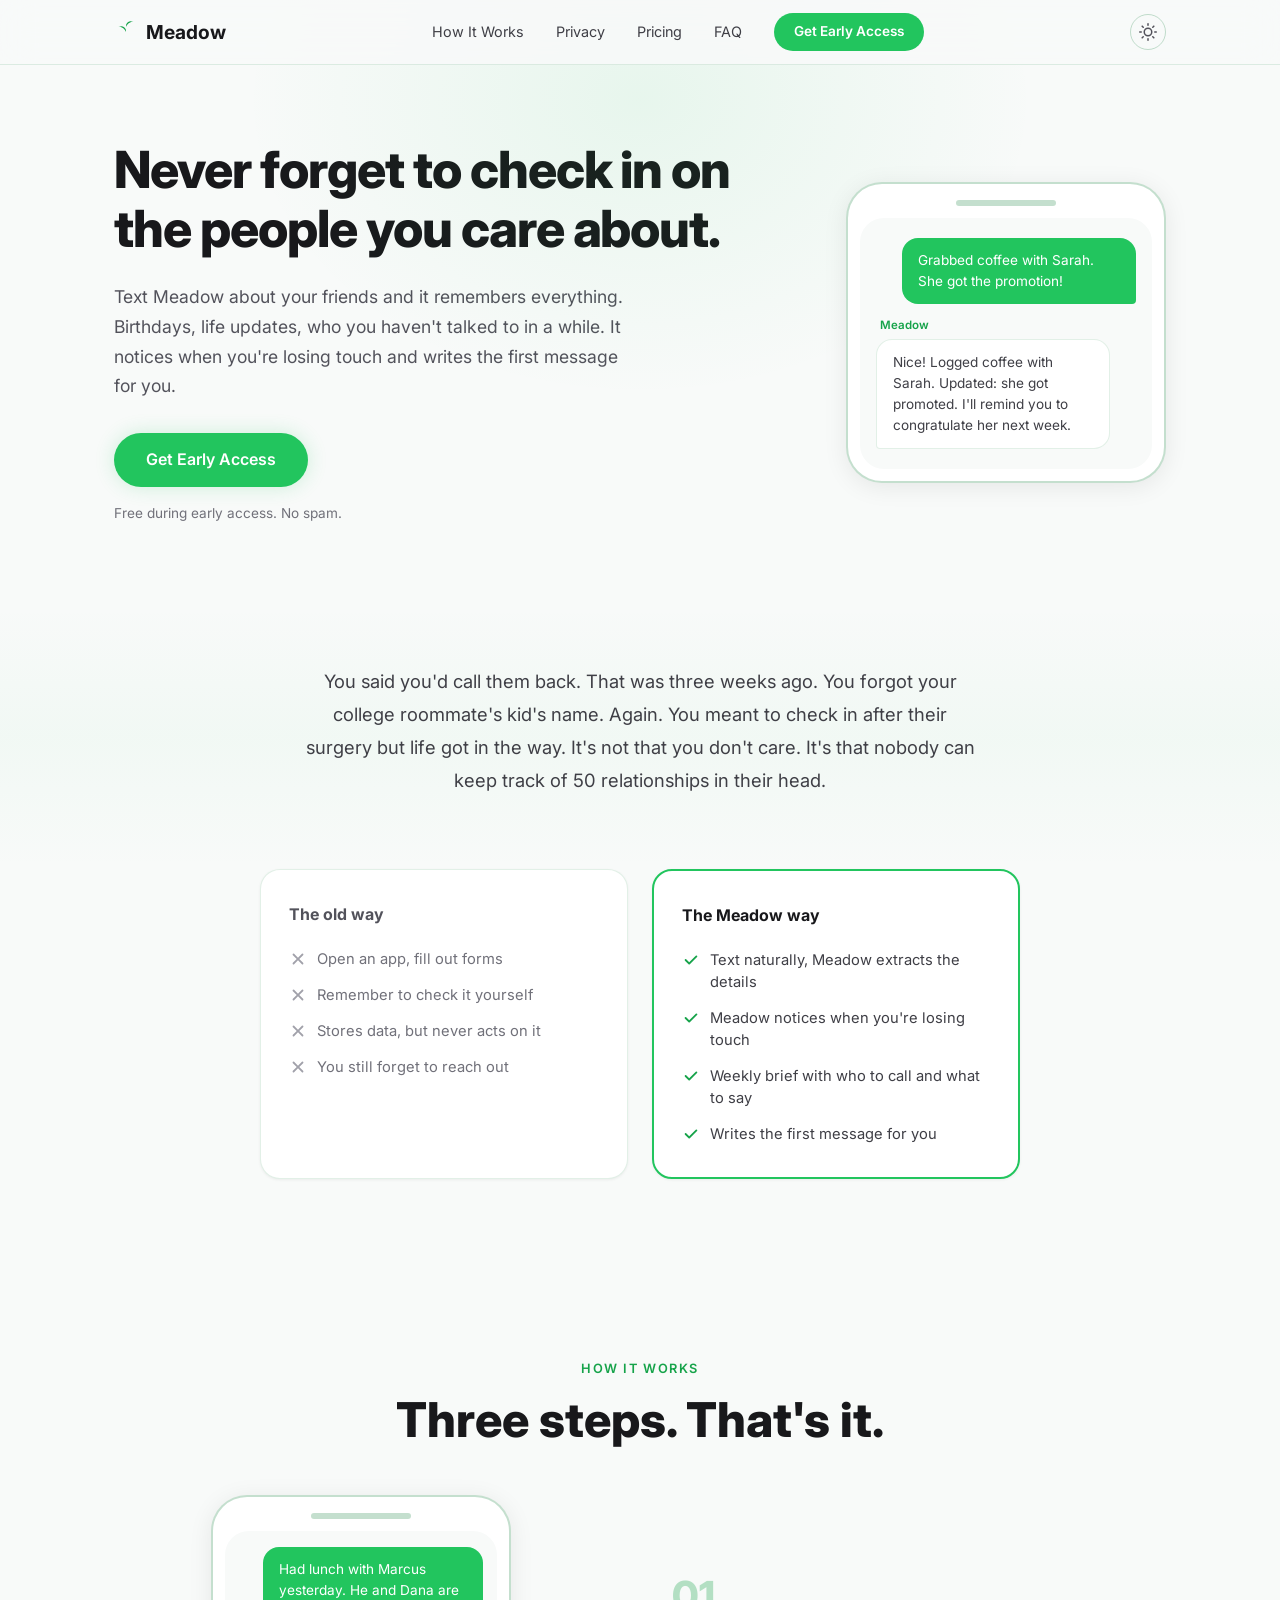
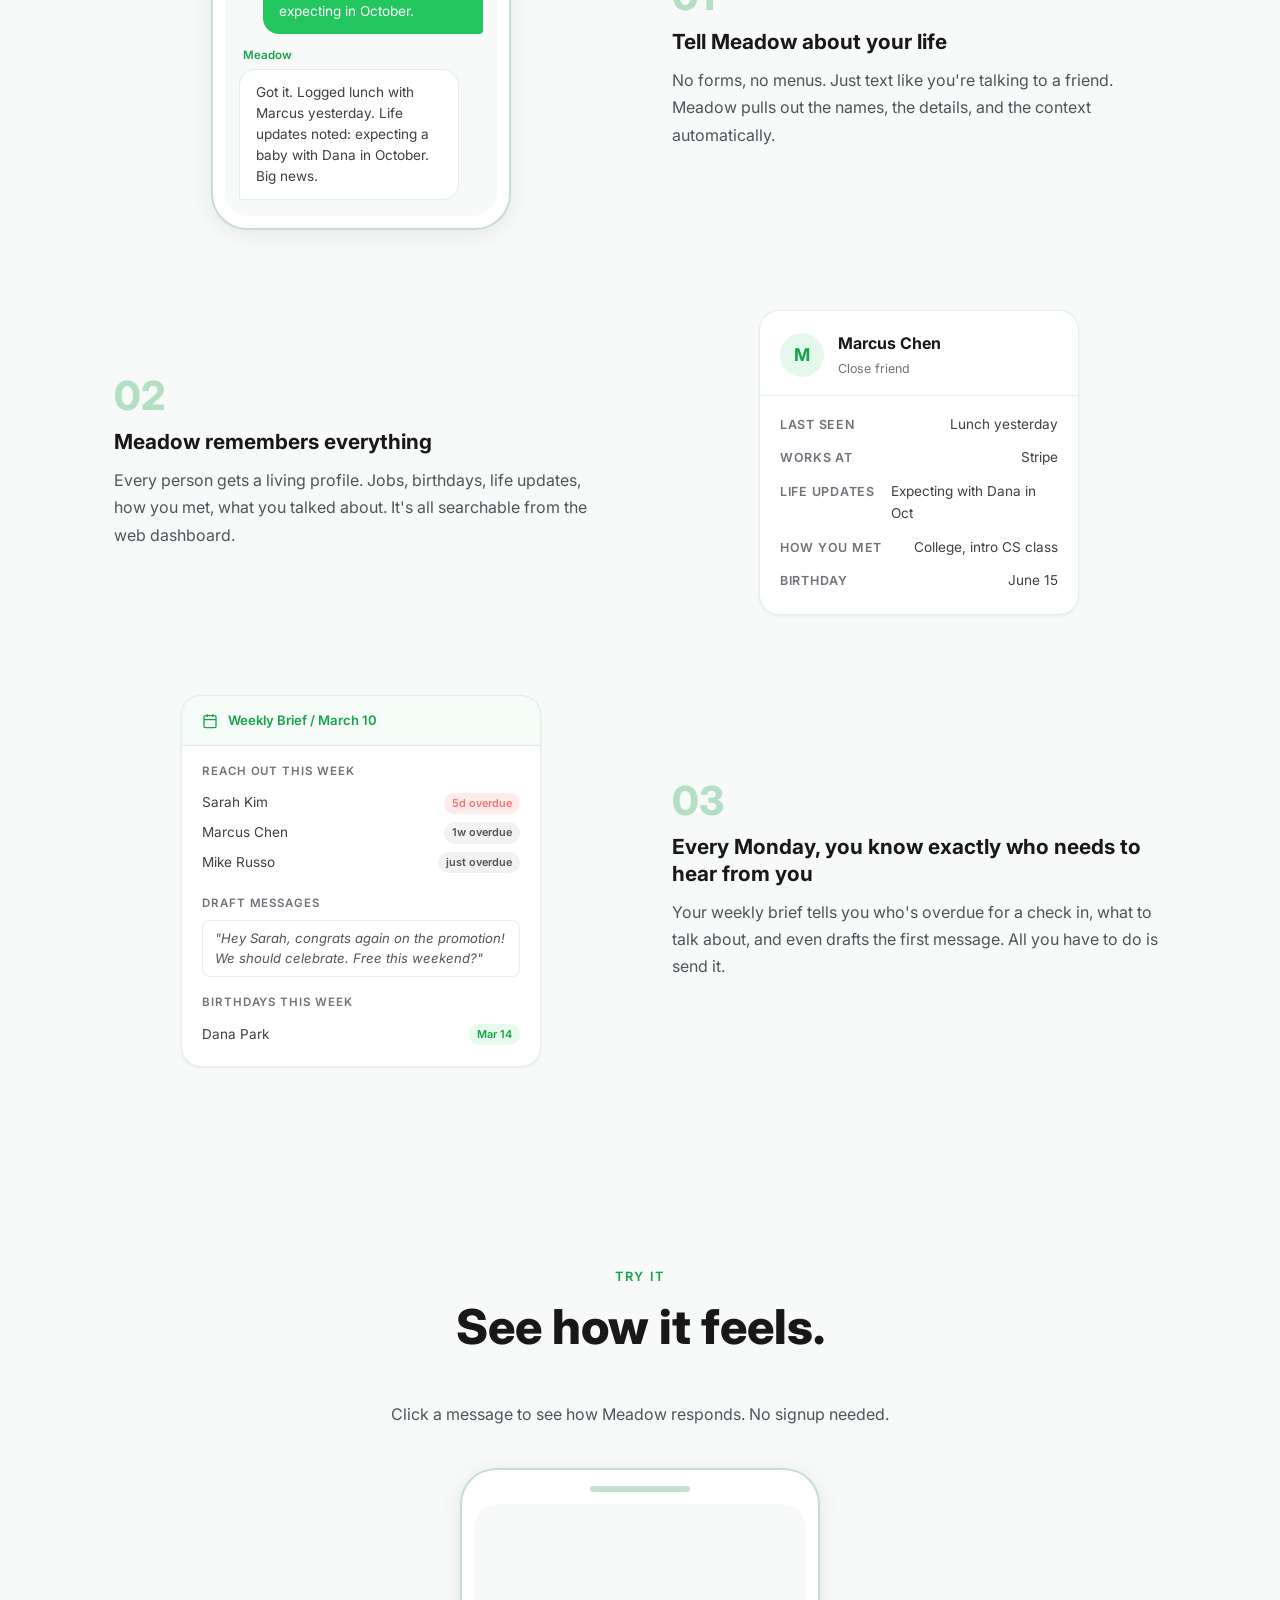
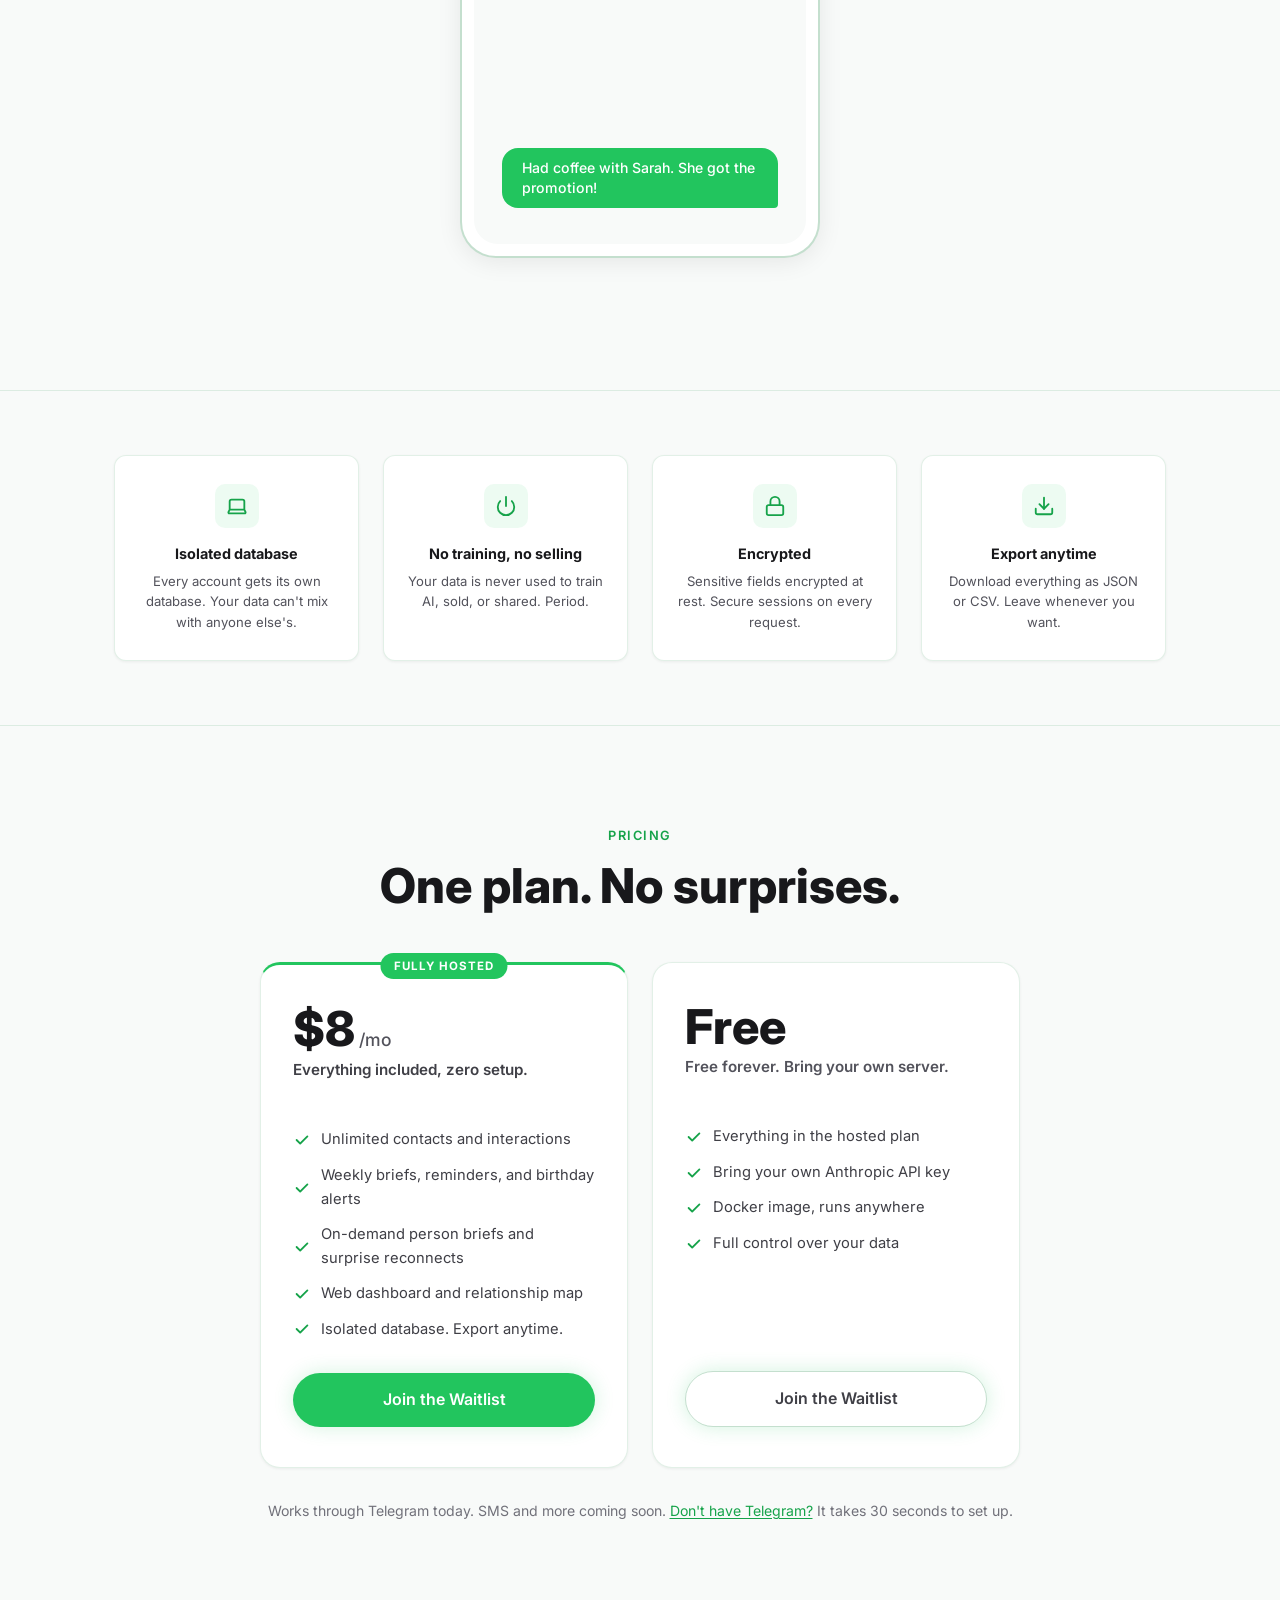
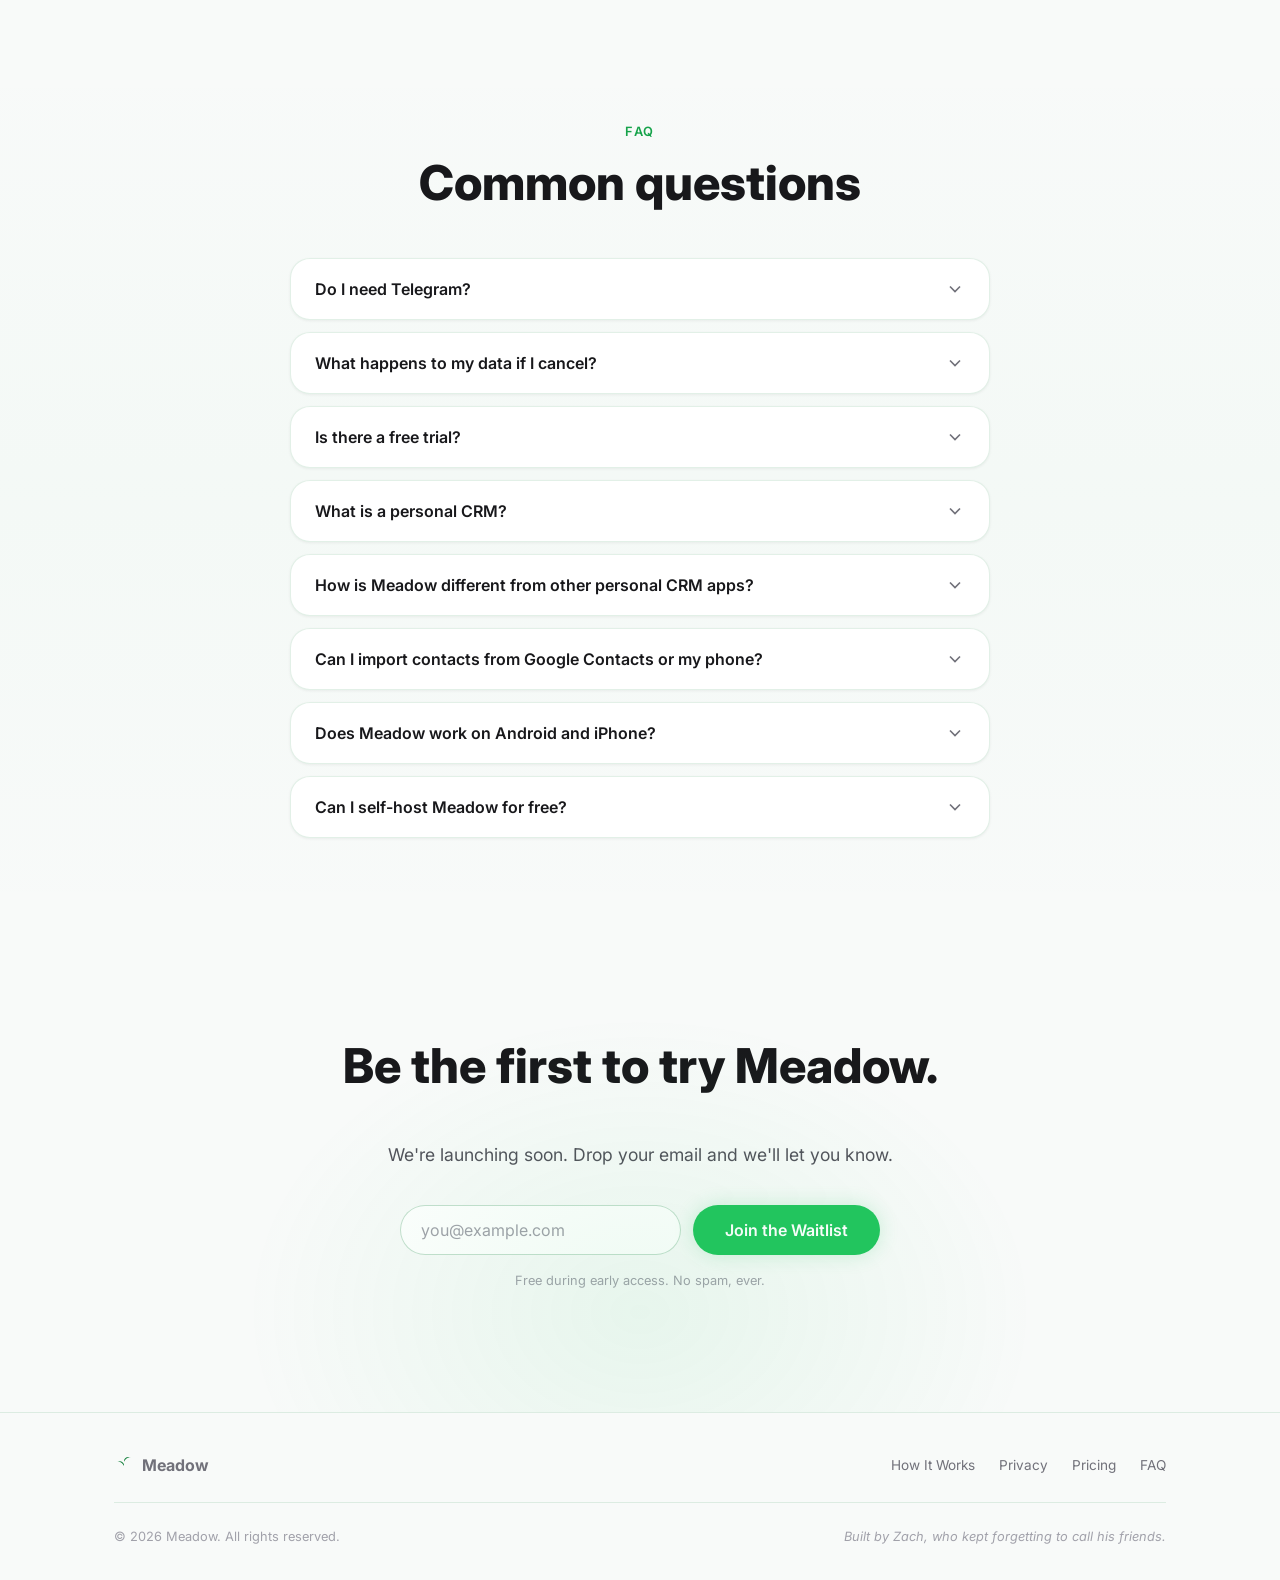
==== commit 670e8b5a: "Update landing page" ====
--- a/index.html
+++ b/index.html
@@ -3,41 +3,41 @@
 <head>
   <meta charset="UTF-8" />
   <meta name="viewport" content="width=device-width, initial-scale=1.0" />
-  <title>Juniper | Personal CRM to Stay in Touch with Friends</title>
-  <meta name="description" content="Juniper is a personal CRM that lives in Telegram. Track friendships, get birthday reminders, and weekly briefs on who to reach out to and what to say. Free during beta." />
-  <link rel="canonical" href="https://zachmeditates.github.io/juniper-site/" />
+  <title>Meadow | Personal CRM to Stay in Touch with Friends</title>
+  <meta name="description" content="Meadow is a personal CRM that lives in Telegram. Track friendships, get birthday reminders, and weekly briefs on who to reach out to and what to say. Free during beta." />
+  <link rel="canonical" href="https://zachmeditates.github.io/meadow-site/" />
   <meta name="theme-color" content="#22c55e" />
 
   <!-- Open Graph -->
-  <meta property="og:title" content="Juniper | Personal CRM to Stay in Touch with Friends" />
-  <meta property="og:description" content="Juniper is a personal CRM that lives in Telegram. Track friendships, get birthday reminders, and weekly briefs on who to reach out to." />
-  <meta property="og:url" content="https://zachmeditates.github.io/juniper-site/" />
+  <meta property="og:title" content="Meadow | Personal CRM to Stay in Touch with Friends" />
+  <meta property="og:description" content="Meadow is a personal CRM that lives in Telegram. Track friendships, get birthday reminders, and weekly briefs on who to reach out to." />
+  <meta property="og:url" content="https://zachmeditates.github.io/meadow-site/" />
   <meta property="og:type" content="website" />
-  <meta property="og:site_name" content="Juniper" />
-  <meta property="og:image" content="https://zachmeditates.github.io/juniper-site/og-image.png" />
+  <meta property="og:site_name" content="Meadow" />
+  <meta property="og:image" content="https://zachmeditates.github.io/meadow-site/og-image.png" />
 
   <!-- Twitter Card -->
   <meta name="twitter:card" content="summary_large_image" />
-  <meta name="twitter:title" content="Juniper | Personal CRM to Stay in Touch with Friends" />
-  <meta name="twitter:description" content="Juniper is a personal CRM that lives in Telegram. Track friendships, get birthday reminders, and weekly briefs on who to reach out to." />
-  <meta name="twitter:image" content="https://zachmeditates.github.io/juniper-site/og-image.png" />
+  <meta name="twitter:title" content="Meadow | Personal CRM to Stay in Touch with Friends" />
+  <meta name="twitter:description" content="Meadow is a personal CRM that lives in Telegram. Track friendships, get birthday reminders, and weekly briefs on who to reach out to." />
+  <meta name="twitter:image" content="https://zachmeditates.github.io/meadow-site/og-image.png" />
 
   <link rel="icon" type="image/svg+xml" href="favicon.svg" />
   <link rel="preconnect" href="https://fonts.googleapis.com" />
   <link rel="preconnect" href="https://fonts.gstatic.com" crossorigin />
   <link href="https://fonts.googleapis.com/css2?family=Inter:wght@400;500;600;700;800&display=swap" rel="stylesheet" />
-  <link rel="stylesheet" href="style.css?v=13" />
+  <link rel="stylesheet" href="style.css?v=14" />
 
   <!-- Structured Data -->
   <script type="application/ld+json">
   {
     "@context": "https://schema.org",
     "@type": "SoftwareApplication",
-    "name": "Juniper",
-    "description": "A personal CRM and relationship manager that lives in Telegram. Text naturally about your friends, and Juniper remembers everything. It nudges you when someone is overdue and sends weekly briefs with draft messages.",
+    "name": "Meadow",
+    "description": "A personal CRM and relationship manager that lives in Telegram. Text naturally about your friends, and Meadow remembers everything. It nudges you when someone is overdue and sends weekly briefs with draft messages.",
     "applicationCategory": "LifestyleApplication",
     "operatingSystem": "Web, Telegram",
-    "url": "https://zachmeditates.github.io/juniper-site/",
+    "url": "https://zachmeditates.github.io/meadow-site/",
     "offers": [
       {
         "@type": "Offer",
@@ -57,8 +57,10 @@
     "featureList": [
       "Natural language interaction logging",
       "Smart reminders",
-      "Relationship tiers with overdue nudges",
+      "Relationship circles with overdue nudges",
       "Weekly briefs with draft messages",
+      "On-demand person briefs before meetups",
+      "Surprise reconnect suggestions",
       "Web dashboard with relationship map",
       "Field-level encryption",
       "Data export (JSON, CSV)"
@@ -72,10 +74,10 @@
     "mainEntity": [
       {
         "@type": "Question",
-        "name": "Do I need Telegram to use Juniper?",
+        "name": "Do I need Telegram to use Meadow?",
         "acceptedAnswer": {
           "@type": "Answer",
-          "text": "Yes, Juniper works through Telegram today. If you don't have it, it's a free download that takes under a minute to set up. We chose Telegram because it allows rich interactions without needing you to install a separate app. SMS and more platforms are coming soon."
+          "text": "Yes, Meadow works through Telegram today. If you don't have it, it's a free download that takes under a minute to set up. We chose Telegram because it allows rich interactions without needing you to install a separate app. SMS and more platforms are coming soon."
         }
       },
       {
@@ -99,15 +101,15 @@
         "name": "What is a personal CRM?",
         "acceptedAnswer": {
           "@type": "Answer",
-          "text": "A personal CRM (customer relationship manager) is a tool for keeping track of the people in your life. Unlike business CRMs built for sales teams, a personal CRM helps you remember birthdays, life updates, and when you last talked to someone. Juniper is a personal CRM designed specifically for friendships."
+          "text": "A personal CRM (customer relationship manager) is a tool for keeping track of the people in your life. Unlike business CRMs built for sales teams, a personal CRM helps you remember birthdays, life updates, and when you last talked to someone. Meadow is a personal CRM designed specifically for friendships."
         }
       },
       {
         "@type": "Question",
-        "name": "How is Juniper different from other personal CRM apps?",
+        "name": "How is Meadow different from other personal CRM apps?",
         "acceptedAnswer": {
           "@type": "Answer",
-          "text": "Most personal CRM apps require you to open a web app and fill out forms. Juniper is conversational: you text it naturally and it extracts the details automatically. It also lives in Telegram so there is no new app to install, it notices when you are losing touch with someone, and it writes the first message for you in your weekly brief."
+          "text": "Most personal CRM apps require you to open a web app and fill out forms. Meadow is conversational: you text it naturally and it extracts the details automatically. It also lives in Telegram so there is no new app to install, it notices when you are losing touch with someone, and it writes the first message for you in your weekly brief."
         }
       },
       {
@@ -115,23 +117,23 @@
         "name": "Can I import contacts from Google Contacts or my phone?",
         "acceptedAnswer": {
           "@type": "Answer",
-          "text": "Yes. Juniper supports importing contacts from Google Contacts CSV exports. You can also add contacts one at a time by texting Juniper naturally, like 'add my friend Sarah Kim, works at Figma, birthday April 22.'"
+          "text": "Yes. Meadow supports importing contacts from Google Contacts CSV exports. You can also add contacts one at a time by texting Meadow naturally, like 'add my friend Sarah Kim, works at Figma, birthday April 22.'"
         }
       },
       {
         "@type": "Question",
-        "name": "Does Juniper work on Android and iPhone?",
+        "name": "Does Meadow work on Android and iPhone?",
         "acceptedAnswer": {
           "@type": "Answer",
-          "text": "Yes. Since Juniper works through Telegram, it runs on any device where Telegram is available: Android, iPhone, iPad, desktop, and web. The web dashboard also works on any browser."
+          "text": "Yes. Since Meadow works through Telegram, it runs on any device where Telegram is available: Android, iPhone, iPad, desktop, and web. The web dashboard also works on any browser."
         }
       },
       {
         "@type": "Question",
-        "name": "Can I self-host Juniper for free?",
+        "name": "Can I self-host Meadow for free?",
         "acceptedAnswer": {
           "@type": "Answer",
-          "text": "Yes. Juniper offers a free self-hosted option using Docker. You bring your own Anthropic API key and run it on your own server. You get every feature in the hosted plan with full control over your data."
+          "text": "Yes. Meadow offers a free self-hosted option using Docker. You bring your own Anthropic API key and run it on your own server. You get every feature in the hosted plan with full control over your data."
         }
       }
     ]
@@ -141,19 +143,19 @@
   {
     "@context": "https://schema.org",
     "@type": "HowTo",
-    "name": "How to use Juniper to stay in touch with friends",
-    "description": "Set up Juniper as your personal friendship manager in three simple steps.",
+    "name": "How to use Meadow to stay in touch with friends",
+    "description": "Set up Meadow as your personal friendship manager in three simple steps.",
     "step": [
       {
         "@type": "HowToStep",
         "position": 1,
-        "name": "Tell Juniper about your life",
-        "text": "Text Juniper naturally in Telegram. No forms or menus. Just say things like 'Had lunch with Marcus, he and Dana are expecting in October' and Juniper extracts the names, details, and context automatically."
+        "name": "Tell Meadow about your life",
+        "text": "Text Meadow naturally in Telegram. No forms or menus. Just say things like 'Had lunch with Marcus, he and Dana are expecting in October' and Meadow extracts the names, details, and context automatically."
       },
       {
         "@type": "HowToStep",
         "position": 2,
-        "name": "Juniper remembers everything",
+        "name": "Meadow remembers everything",
         "text": "Every person gets a living profile with jobs, birthdays, life updates, how you met, and what you talked about. Everything is searchable from the web dashboard."
       },
       {
@@ -169,8 +171,8 @@
   {
     "@context": "https://schema.org",
     "@type": "Organization",
-    "name": "Juniper Friends",
-    "url": "https://zachmeditates.github.io/juniper-site/",
+    "name": "Meadow",
+    "url": "https://zachmeditates.github.io/meadow-site/",
     "founder": {
       "@type": "Person",
       "name": "Zach"
@@ -184,8 +186,8 @@
   <nav class="nav">
     <div class="nav__inner">
       <a href="#" class="nav__logo">
-        <svg class="nav__icon" viewBox="0 0 24 24" fill="currentColor" role="img" aria-label="Juniper logo"><path d="M12 2L7.5 9h2L5 16h14l-4.5-7h2L12 2z"/><rect x="10.5" y="16" width="3" height="4" rx=".5"/></svg>
-        Juniper
+        <svg class="nav__icon" viewBox="0 0 24 24" fill="currentColor" role="img" aria-label="Meadow logo"><path d="M12 22v-9m0-1c-1-3-5-6-8-5 4-2 7 0 8 3m0-3c1-3 5-6 8-5-4-2-7 0-8 3m0-5c-.5-3-2-6-4-7 3 0 4 3 4 5m0-5c.5-3 2-6 4-7-3 0-4 3-4 5"/></svg>
+        Meadow
       </a>
       <div class="nav__links">
         <a href="#how-it-works">How It Works</a>
@@ -214,13 +216,13 @@
     <div class="container hero__split">
       <div class="hero__text">
         <h1 class="hero__title">Never forget to check in on the people you care about.</h1>
-        <p class="hero__sub">Text Juniper about your friends and it remembers everything. Birthdays, life updates, who you haven't talked to in a while. It notices when you're losing touch and writes the first message for you.</p>
+        <p class="hero__sub">Text Meadow about your friends and it remembers everything. Birthdays, life updates, who you haven't talked to in a while. It notices when you're losing touch and writes the first message for you.</p>
         <div class="hero__cta">
           <a href="#signup" class="btn btn--lg">Get Early Access</a>
         </div>
         <p class="hero__trust">Free during early access. No spam.</p>
       </div>
-      <div class="hero__phone" aria-label="Demo of Juniper chat showing a conversation about logging a coffee meetup with a friend">
+      <div class="hero__phone" aria-label="Demo of Meadow chat showing a conversation about logging a coffee meetup with a friend">
         <div class="phone-mockup">
           <div class="phone-mockup__notch"></div>
           <div class="phone-mockup__screen">
@@ -229,7 +231,7 @@
                 <div class="chat__bubble">Grabbed coffee with Sarah. She got the promotion!</div>
               </div>
               <div class="chat__msg chat__msg--agent">
-                <div class="chat__name">Juniper</div>
+                <div class="chat__name">Meadow</div>
                 <div class="chat__bubble">Nice! Logged coffee with Sarah. Updated: she got promoted. I'll remind you to congratulate her next week.</div>
               </div>
             </div>
@@ -248,7 +250,7 @@
   </section>
 
 
-  <!-- COMPARISON: Old Way vs Juniper -->
+  <!-- COMPARISON: Old Way vs Meadow -->
   <section class="compare" id="compare">
     <div class="container">
       <div class="compare__grid">
@@ -274,15 +276,15 @@
           </ul>
         </div>
         <div class="compare__col compare__col--new">
-          <h3 class="compare__heading">The Juniper way</h3>
+          <h3 class="compare__heading">The Meadow way</h3>
           <ul class="compare__list">
             <li>
               <svg viewBox="0 0 20 20" fill="currentColor"><path fill-rule="evenodd" d="M16.707 5.293a1 1 0 010 1.414l-8 8a1 1 0 01-1.414 0l-4-4a1 1 0 011.414-1.414L8 12.586l7.293-7.293a1 1 0 011.414 0z" clip-rule="evenodd"/></svg>
-              Text naturally, Juniper extracts the details
-            </li>
-            <li>
-              <svg viewBox="0 0 20 20" fill="currentColor"><path fill-rule="evenodd" d="M16.707 5.293a1 1 0 010 1.414l-8 8a1 1 0 01-1.414 0l-4-4a1 1 0 011.414-1.414L8 12.586l7.293-7.293a1 1 0 011.414 0z" clip-rule="evenodd"/></svg>
-              Juniper notices when you're losing touch
+              Text naturally, Meadow extracts the details
+            </li>
+            <li>
+              <svg viewBox="0 0 20 20" fill="currentColor"><path fill-rule="evenodd" d="M16.707 5.293a1 1 0 010 1.414l-8 8a1 1 0 01-1.414 0l-4-4a1 1 0 011.414-1.414L8 12.586l7.293-7.293a1 1 0 011.414 0z" clip-rule="evenodd"/></svg>
+              Meadow notices when you're losing touch
             </li>
             <li>
               <svg viewBox="0 0 20 20" fill="currentColor"><path fill-rule="evenodd" d="M16.707 5.293a1 1 0 010 1.414l-8 8a1 1 0 01-1.414 0l-4-4a1 1 0 011.414-1.414L8 12.586l7.293-7.293a1 1 0 011.414 0z" clip-rule="evenodd"/></svg>
@@ -316,7 +318,7 @@
                   <div class="chat__bubble">Had lunch with Marcus yesterday. He and Dana are expecting in October.</div>
                 </div>
                 <div class="chat__msg chat__msg--agent">
-                  <div class="chat__name">Juniper</div>
+                  <div class="chat__name">Meadow</div>
                   <div class="chat__bubble">Got it. Logged lunch with Marcus yesterday. Life updates noted: expecting a baby with Dana in October. Big news.</div>
                 </div>
               </div>
@@ -325,8 +327,8 @@
         </div>
         <div class="how__text">
           <div class="how__step-num">01</div>
-          <h3>Tell Juniper about your life</h3>
-          <p>No forms, no menus. Just text like you're talking to a friend. Juniper pulls out the names, the details, and the context automatically.</p>
+          <h3>Tell Meadow about your life</h3>
+          <p>No forms, no menus. Just text like you're talking to a friend. Meadow pulls out the names, the details, and the context automatically.</p>
         </div>
       </div>
 
@@ -367,7 +369,7 @@
         </div>
         <div class="how__text">
           <div class="how__step-num">02</div>
-          <h3>Juniper remembers everything</h3>
+          <h3>Meadow remembers everything</h3>
           <p>Every person gets a living profile. Jobs, birthdays, life updates, how you met, what you talked about. It's all searchable from the web dashboard.</p>
         </div>
       </div>
@@ -414,7 +416,7 @@
     <div class="container">
       <div class="section-label">Try It</div>
       <h2 class="section-title">See how it feels.</h2>
-      <p class="demo__sub">Click a message to see how Juniper responds. No signup needed.</p>
+      <p class="demo__sub">Click a message to see how Meadow responds. No signup needed.</p>
       <div class="demo__phone">
         <div class="phone-mockup phone-mockup--demo">
           <div class="phone-mockup__notch"></div>
@@ -425,7 +427,7 @@
         </div>
       </div>
       <div class="demo__final" id="demo-final">
-        <p>That's Juniper. Ready to try it for real?</p>
+        <p>That's Meadow. Ready to try it for real?</p>
         <a href="#signup" class="btn btn--lg">Get Early Access</a>
       </div>
     </div>
@@ -496,6 +498,10 @@
             </li>
             <li>
               <svg viewBox="0 0 20 20" fill="currentColor"><path fill-rule="evenodd" d="M16.707 5.293a1 1 0 010 1.414l-8 8a1 1 0 01-1.414 0l-4-4a1 1 0 011.414-1.414L8 12.586l7.293-7.293a1 1 0 011.414 0z" clip-rule="evenodd"/></svg>
+              On-demand person briefs and surprise reconnects
+            </li>
+            <li>
+              <svg viewBox="0 0 20 20" fill="currentColor"><path fill-rule="evenodd" d="M16.707 5.293a1 1 0 010 1.414l-8 8a1 1 0 01-1.414 0l-4-4a1 1 0 011.414-1.414L8 12.586l7.293-7.293a1 1 0 011.414 0z" clip-rule="evenodd"/></svg>
               Web dashboard and relationship map
             </li>
             <li>
@@ -553,7 +559,7 @@
             <svg class="faq__chevron" viewBox="0 0 24 24" fill="none" stroke="currentColor" stroke-width="2"><polyline points="6 9 12 15 18 9"/></svg>
           </button>
           <div class="faq__answer">
-            <p>Yes, Juniper works through Telegram today. If you don't have it, it's a free download that takes under a minute to set up. We chose Telegram because it allows rich interactions without needing you to install a separate app.</p>
+            <p>Yes, Meadow works through Telegram today. If you don't have it, it's a free download that takes under a minute to set up. We chose Telegram because it allows rich interactions without needing you to install a separate app.</p>
           </div>
         </div>
 
@@ -583,17 +589,17 @@
             <svg class="faq__chevron" viewBox="0 0 24 24" fill="none" stroke="currentColor" stroke-width="2"><polyline points="6 9 12 15 18 9"/></svg>
           </button>
           <div class="faq__answer">
-            <p>A personal CRM (customer relationship manager) is a tool for keeping track of the people in your life. Unlike business CRMs built for sales teams, a personal CRM helps you remember birthdays, life updates, and when you last talked to someone. Juniper is a personal CRM designed specifically for friendships.</p>
+            <p>A personal CRM (customer relationship manager) is a tool for keeping track of the people in your life. Unlike business CRMs built for sales teams, a personal CRM helps you remember birthdays, life updates, and when you last talked to someone. Meadow is a personal CRM designed specifically for friendships.</p>
           </div>
         </div>
 
         <div class="faq__item">
           <button class="faq__question" aria-expanded="false">
-            <span>How is Juniper different from other personal CRM apps?</span>
+            <span>How is Meadow different from other personal CRM apps?</span>
             <svg class="faq__chevron" viewBox="0 0 24 24" fill="none" stroke="currentColor" stroke-width="2"><polyline points="6 9 12 15 18 9"/></svg>
           </button>
           <div class="faq__answer">
-            <p>Most personal CRM apps require you to open a web app and fill out forms. Juniper is conversational: you text it naturally, like talking to a friend, and it extracts the details automatically. It lives in Telegram so there is no new app to install. And instead of just storing data, Juniper notices when you're losing touch with someone and writes the first message for you.</p>
+            <p>Most personal CRM apps require you to open a web app and fill out forms. Meadow is conversational: you text it naturally, like talking to a friend, and it extracts the details automatically. It lives in Telegram so there is no new app to install. And instead of just storing data, Meadow notices when you're losing touch with someone and writes the first message for you.</p>
           </div>
         </div>
 
@@ -603,27 +609,27 @@
             <svg class="faq__chevron" viewBox="0 0 24 24" fill="none" stroke="currentColor" stroke-width="2"><polyline points="6 9 12 15 18 9"/></svg>
           </button>
           <div class="faq__answer">
-            <p>Yes. Juniper supports importing contacts from Google Contacts CSV exports. You can also add contacts one at a time by texting Juniper naturally, like "add my friend Sarah Kim, works at Figma, birthday April 22."</p>
+            <p>Yes. Meadow supports importing contacts from Google Contacts CSV exports. You can also add contacts one at a time by texting Meadow naturally, like "add my friend Sarah Kim, works at Figma, birthday April 22."</p>
           </div>
         </div>
 
         <div class="faq__item">
           <button class="faq__question" aria-expanded="false">
-            <span>Does Juniper work on Android and iPhone?</span>
+            <span>Does Meadow work on Android and iPhone?</span>
             <svg class="faq__chevron" viewBox="0 0 24 24" fill="none" stroke="currentColor" stroke-width="2"><polyline points="6 9 12 15 18 9"/></svg>
           </button>
           <div class="faq__answer">
-            <p>Yes. Since Juniper works through Telegram, it runs on any device where Telegram is available: Android, iPhone, iPad, desktop, and web. The web dashboard also works on any browser.</p>
+            <p>Yes. Since Meadow works through Telegram, it runs on any device where Telegram is available: Android, iPhone, iPad, desktop, and web. The web dashboard also works on any browser.</p>
           </div>
         </div>
 
         <div class="faq__item">
           <button class="faq__question" aria-expanded="false">
-            <span>Can I self-host Juniper for free?</span>
+            <span>Can I self-host Meadow for free?</span>
             <svg class="faq__chevron" viewBox="0 0 24 24" fill="none" stroke="currentColor" stroke-width="2"><polyline points="6 9 12 15 18 9"/></svg>
           </button>
           <div class="faq__answer">
-            <p>Yes. Juniper offers a free self-hosted option using Docker. You bring your own Anthropic API key and run it on your own server. You get every feature in the hosted plan with full control over your data.</p>
+            <p>Yes. Meadow offers a free self-hosted option using Docker. You bring your own Anthropic API key and run it on your own server. You get every feature in the hosted plan with full control over your data.</p>
           </div>
         </div>
 
@@ -636,7 +642,7 @@
   <section class="cta" id="signup">
     <div class="container">
       <div class="cta__glow"></div>
-      <h2 class="section-title">Be the first to try Juniper.</h2>
+      <h2 class="section-title">Be the first to try Meadow.</h2>
       <p class="cta__sub">We're launching soon. Drop your email and we'll let you know.</p>
       <form class="cta__form" id="signup-form">
         <input type="email" placeholder="you@example.com" required class="cta__input" />
@@ -656,8 +662,8 @@
     <div class="container">
       <div class="footer__top">
         <div class="footer__brand">
-          <svg class="footer__icon" viewBox="0 0 24 24" fill="currentColor"><path d="M12 2L7.5 9h2L5 16h14l-4.5-7h2L12 2z"/><rect x="10.5" y="16" width="3" height="4" rx=".5"/></svg>
-          Juniper
+          <svg class="footer__icon" viewBox="0 0 24 24" fill="currentColor"><path d="M12 22v-9m0-1c-1-3-5-6-8-5 4-2 7 0 8 3m0-3c1-3 5-6 8-5-4-2-7 0-8 3m0-5c-.5-3-2-6-4-7 3 0 4 3 4 5m0-5c.5-3 2-6 4-7-3 0-4 3-4 5"/></svg>
+          Meadow
         </div>
         <nav class="footer__links" aria-label="Footer navigation">
           <a href="#how-it-works">How It Works</a>
@@ -667,7 +673,7 @@
         </nav>
       </div>
       <div class="footer__bottom">
-        <div class="footer__copy">&copy; 2026 Juniper Friends. All rights reserved.</div>
+        <div class="footer__copy">&copy; 2026 Meadow. All rights reserved.</div>
         <div class="footer__made">Built by Zach, who kept forgetting to call his friends.</div>
       </div>
     </div>
@@ -680,12 +686,12 @@
       var current = html.getAttribute('data-theme');
       var next = current === 'light' ? 'dark' : 'light';
       html.setAttribute('data-theme', next);
-      localStorage.setItem('juniper-theme', next);
+      localStorage.setItem('meadow-theme', next);
     }
 
     // Apply saved theme on load
     (function() {
-      var saved = localStorage.getItem('juniper-theme');
+      var saved = localStorage.getItem('meadow-theme');
       if (saved) {
         document.documentElement.setAttribute('data-theme', saved);
       }
@@ -719,7 +725,7 @@
           headers: { 'Content-Type': 'application/json', 'Accept': 'application/json' },
           body: JSON.stringify({
             email: email,
-            _subject: 'Juniper Waitlist Signup',
+            _subject: 'Meadow Waitlist Signup',
             _captcha: 'false',
             _template: 'box',
           }),
@@ -841,7 +847,7 @@
           var agentMsg = document.createElement('div');
           agentMsg.className = 'chat__msg chat__msg--agent';
           var responseHtml = escapeHtml(step.response).replace(/\n/g, '<br>');
-          agentMsg.innerHTML = '<div class="chat__name">Juniper</div><div class="chat__bubble">' + responseHtml + '</div>';
+          agentMsg.innerHTML = '<div class="chat__name">Meadow</div><div class="chat__bubble">' + responseHtml + '</div>';
           chatEl.appendChild(agentMsg);
           scrollChat();
 
--- a/style.css
+++ b/style.css
@@ -1658,6 +1658,219 @@
 }
 
 
+/* ---- ARTICLE / LONG-FORM CONTENT ---- */
+.article-hero {
+  text-align: center;
+  padding: 160px 0 60px;
+}
+
+.article-hero__title {
+  font-size: clamp(2rem, 4.5vw, 3rem);
+  font-weight: 800;
+  color: var(--text-primary);
+  line-height: 1.2;
+  margin-bottom: 16px;
+  letter-spacing: -0.02em;
+}
+
+.article-hero__sub {
+  font-size: 1.05rem;
+  color: var(--text-muted);
+  line-height: 1.7;
+  max-width: 600px;
+  margin: 0 auto;
+}
+
+.article {
+  padding: 40px 0 80px;
+}
+
+.article__body {
+  max-width: 680px;
+  margin: 0 auto;
+}
+
+.article__body h2 {
+  font-size: 1.5rem;
+  font-weight: 700;
+  color: var(--text-primary);
+  margin: 48px 0 16px;
+  line-height: 1.3;
+}
+
+.article__body h3 {
+  font-size: 1.15rem;
+  font-weight: 700;
+  color: var(--text-primary);
+  margin: 32px 0 12px;
+  line-height: 1.3;
+}
+
+.article__body p {
+  font-size: 1rem;
+  color: var(--text-secondary);
+  line-height: 1.8;
+  margin-bottom: 20px;
+}
+
+.article__body ul,
+.article__body ol {
+  margin: 0 0 20px 24px;
+  color: var(--text-secondary);
+  line-height: 1.8;
+}
+
+.article__body li {
+  margin-bottom: 8px;
+  font-size: 1rem;
+}
+
+.article__body strong {
+  color: var(--text-primary);
+  font-weight: 600;
+}
+
+.article__body a {
+  color: var(--green-400);
+  text-decoration: underline;
+  text-decoration-thickness: 1px;
+  text-underline-offset: 2px;
+}
+
+.article__body a:hover {
+  color: var(--green-300);
+}
+
+[data-theme="light"] .article__body a {
+  color: var(--green-600);
+}
+
+[data-theme="light"] .article__body a:hover {
+  color: var(--green-700);
+}
+
+.article__cta {
+  text-align: center;
+  padding: 48px 0;
+  margin: 48px 0;
+  border-top: 1px solid var(--border);
+  border-bottom: 1px solid var(--border);
+}
+
+.article__cta p {
+  font-size: 1.1rem;
+  color: var(--text-secondary);
+  margin-bottom: 20px;
+  font-weight: 500;
+}
+
+/* Listicle tool cards */
+.tool-card {
+  background: var(--bg-card);
+  border: 1px solid var(--border);
+  border-radius: var(--radius-lg);
+  padding: 28px 24px;
+  margin-bottom: 24px;
+  transition: all 0.3s ease;
+}
+
+.tool-card:hover {
+  border-color: var(--border-bright);
+}
+
+.tool-card--featured {
+  border-color: var(--green-500);
+  border-width: 2px;
+}
+
+.tool-card__header {
+  display: flex;
+  align-items: baseline;
+  justify-content: space-between;
+  margin-bottom: 12px;
+  flex-wrap: wrap;
+  gap: 8px;
+}
+
+.tool-card__name {
+  font-size: 1.15rem;
+  font-weight: 700;
+  color: var(--text-primary);
+}
+
+.tool-card__price {
+  font-size: 0.85rem;
+  font-weight: 600;
+  color: var(--text-muted);
+}
+
+.tool-card__best {
+  font-size: 0.82rem;
+  font-weight: 600;
+  color: var(--green-400);
+  margin-bottom: 12px;
+}
+
+[data-theme="light"] .tool-card__best {
+  color: var(--green-600);
+}
+
+.tool-card__desc {
+  font-size: 0.92rem;
+  color: var(--text-secondary);
+  line-height: 1.65;
+  margin-bottom: 12px;
+}
+
+.tool-card__pros-cons {
+  display: grid;
+  grid-template-columns: 1fr 1fr;
+  gap: 12px;
+  font-size: 0.85rem;
+}
+
+.tool-card__pros-cons ul {
+  list-style: none;
+  margin: 0;
+  padding: 0;
+}
+
+.tool-card__pros-cons li {
+  padding: 3px 0;
+  color: var(--text-muted);
+}
+
+.tool-card__pros-cons li::before {
+  margin-right: 6px;
+}
+
+.tool-card__pros li::before {
+  content: "+";
+  color: var(--green-400);
+  font-weight: 700;
+}
+
+.tool-card__cons li::before {
+  content: "-";
+  color: var(--text-dim);
+  font-weight: 700;
+}
+
+[data-theme="light"] .tool-card {
+  box-shadow: 0 1px 3px rgba(0, 0, 0, 0.06);
+}
+
+[data-theme="light"] .tool-card:hover {
+  box-shadow: 0 4px 12px rgba(0, 0, 0, 0.08);
+}
+
+@media (max-width: 640px) {
+  .tool-card__pros-cons {
+    grid-template-columns: 1fr;
+  }
+}
+
+
 /* ---- EASTER EGG ---- */
 .pi-egg {
   position: fixed;
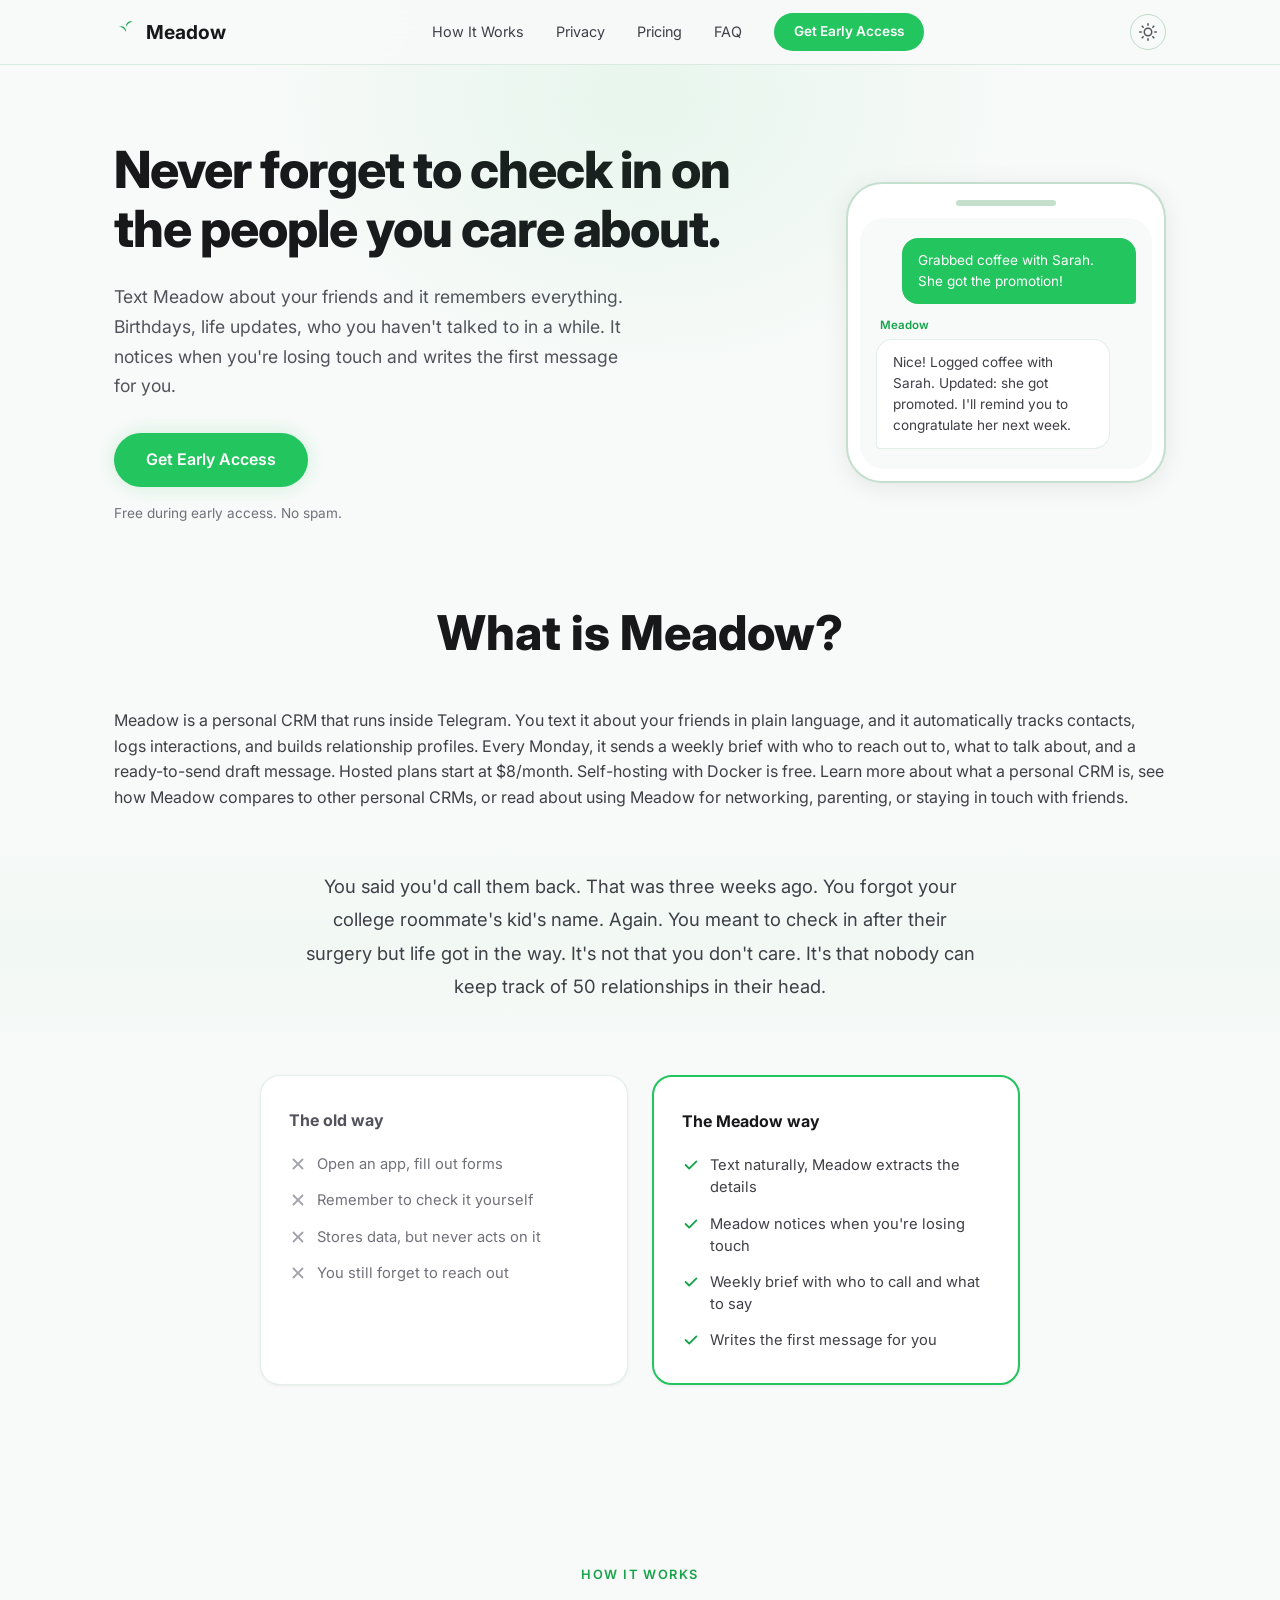
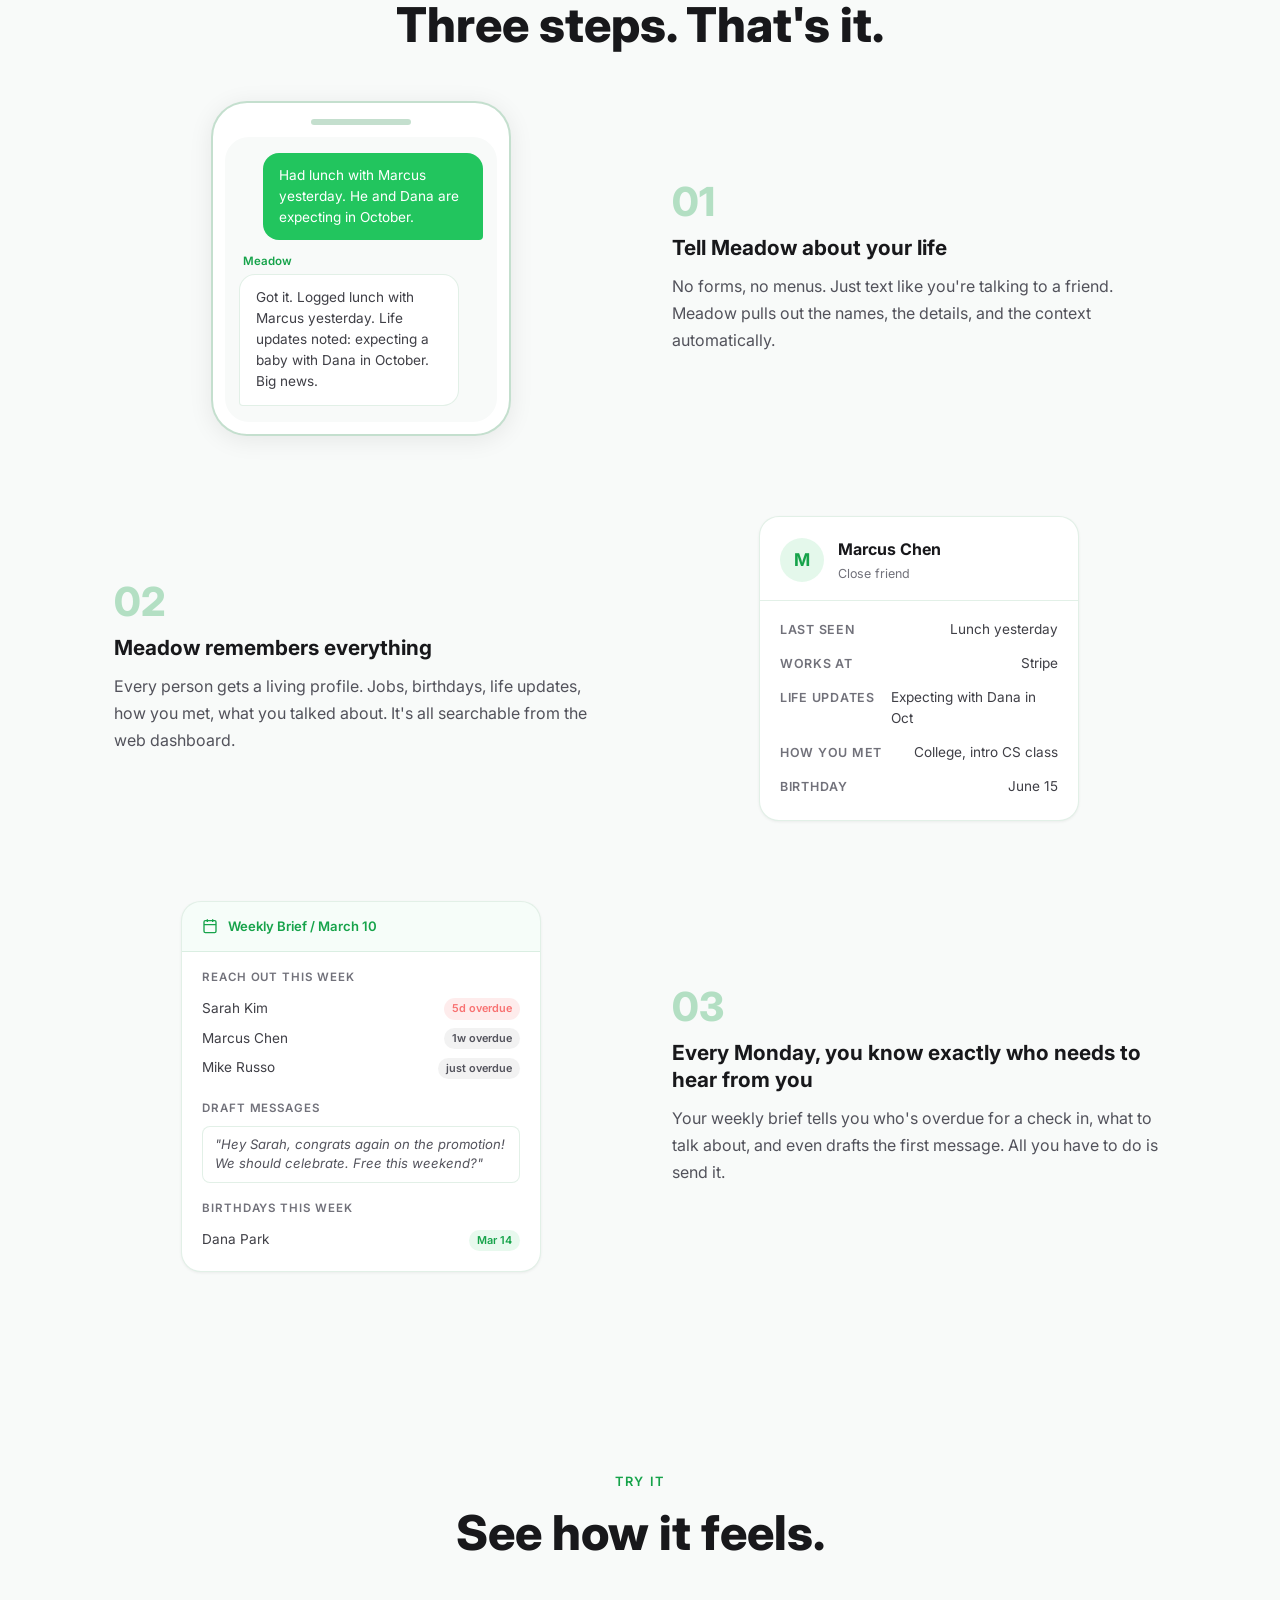
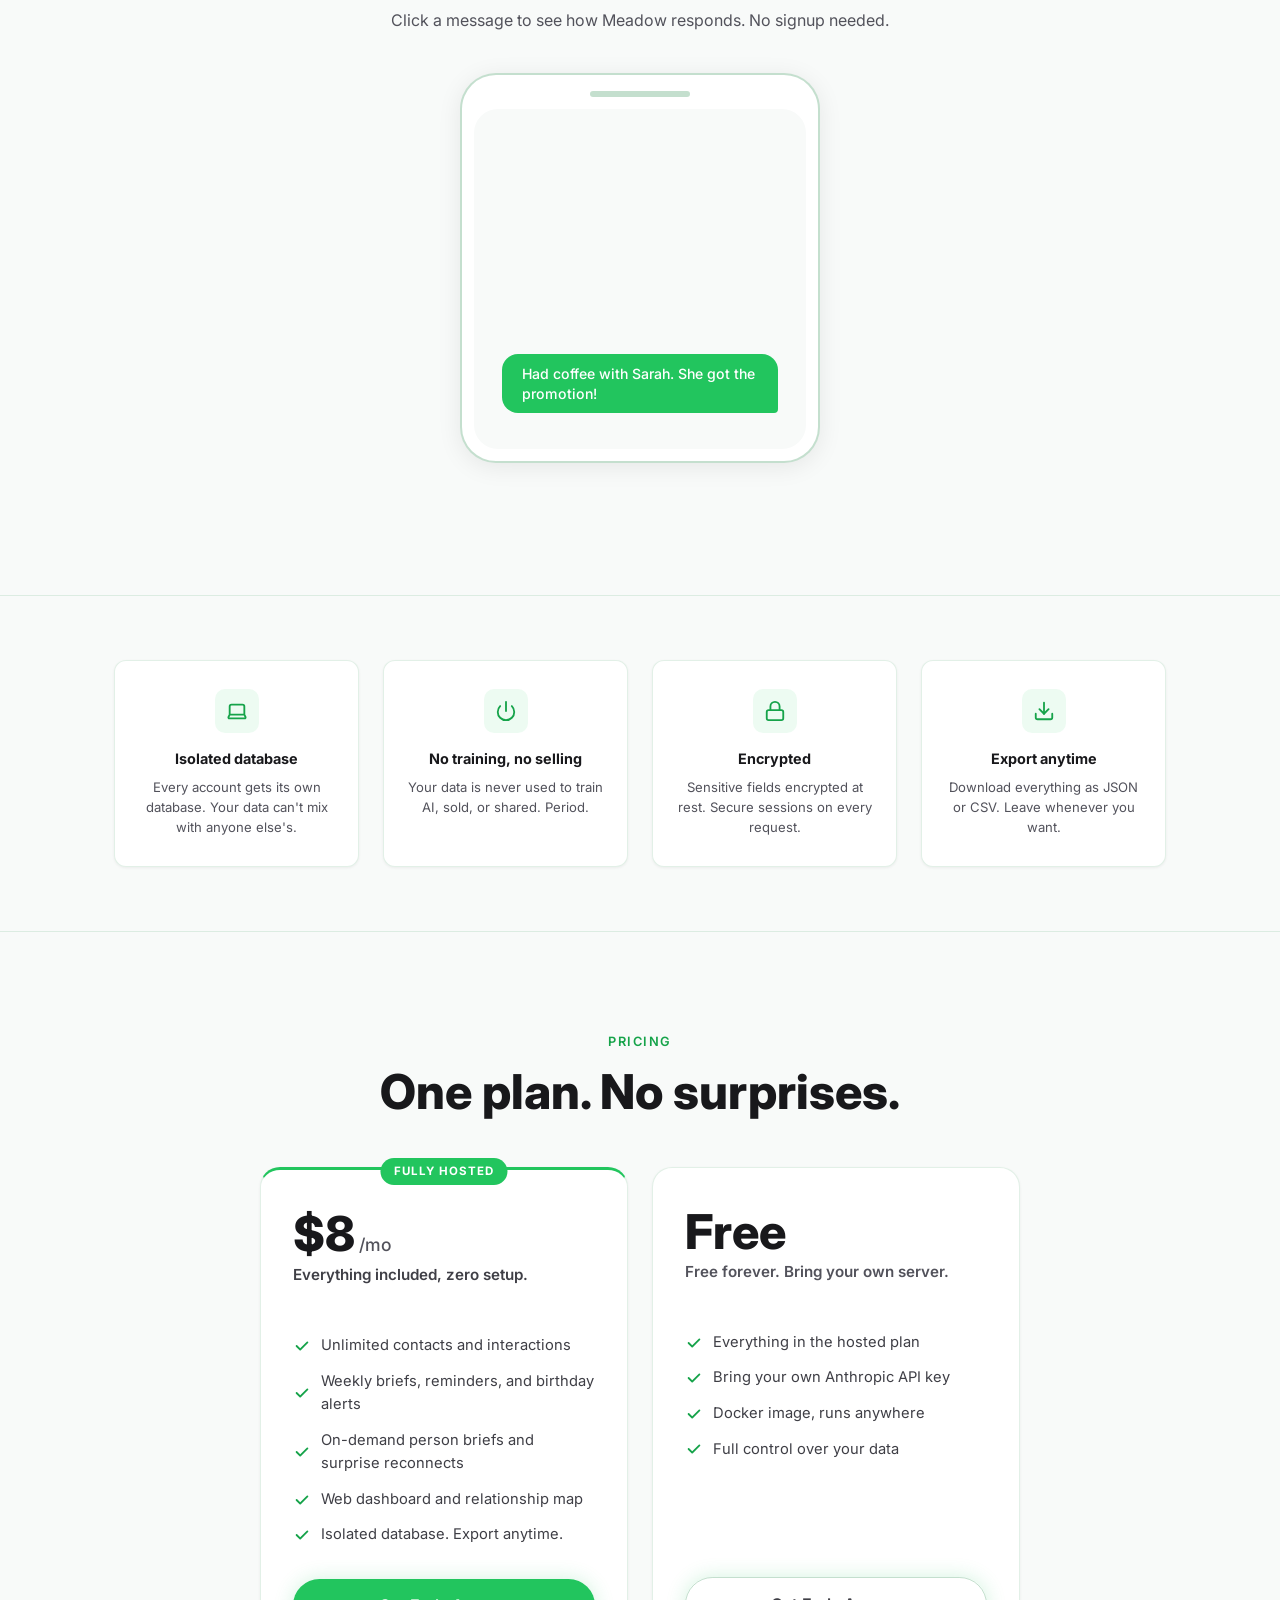
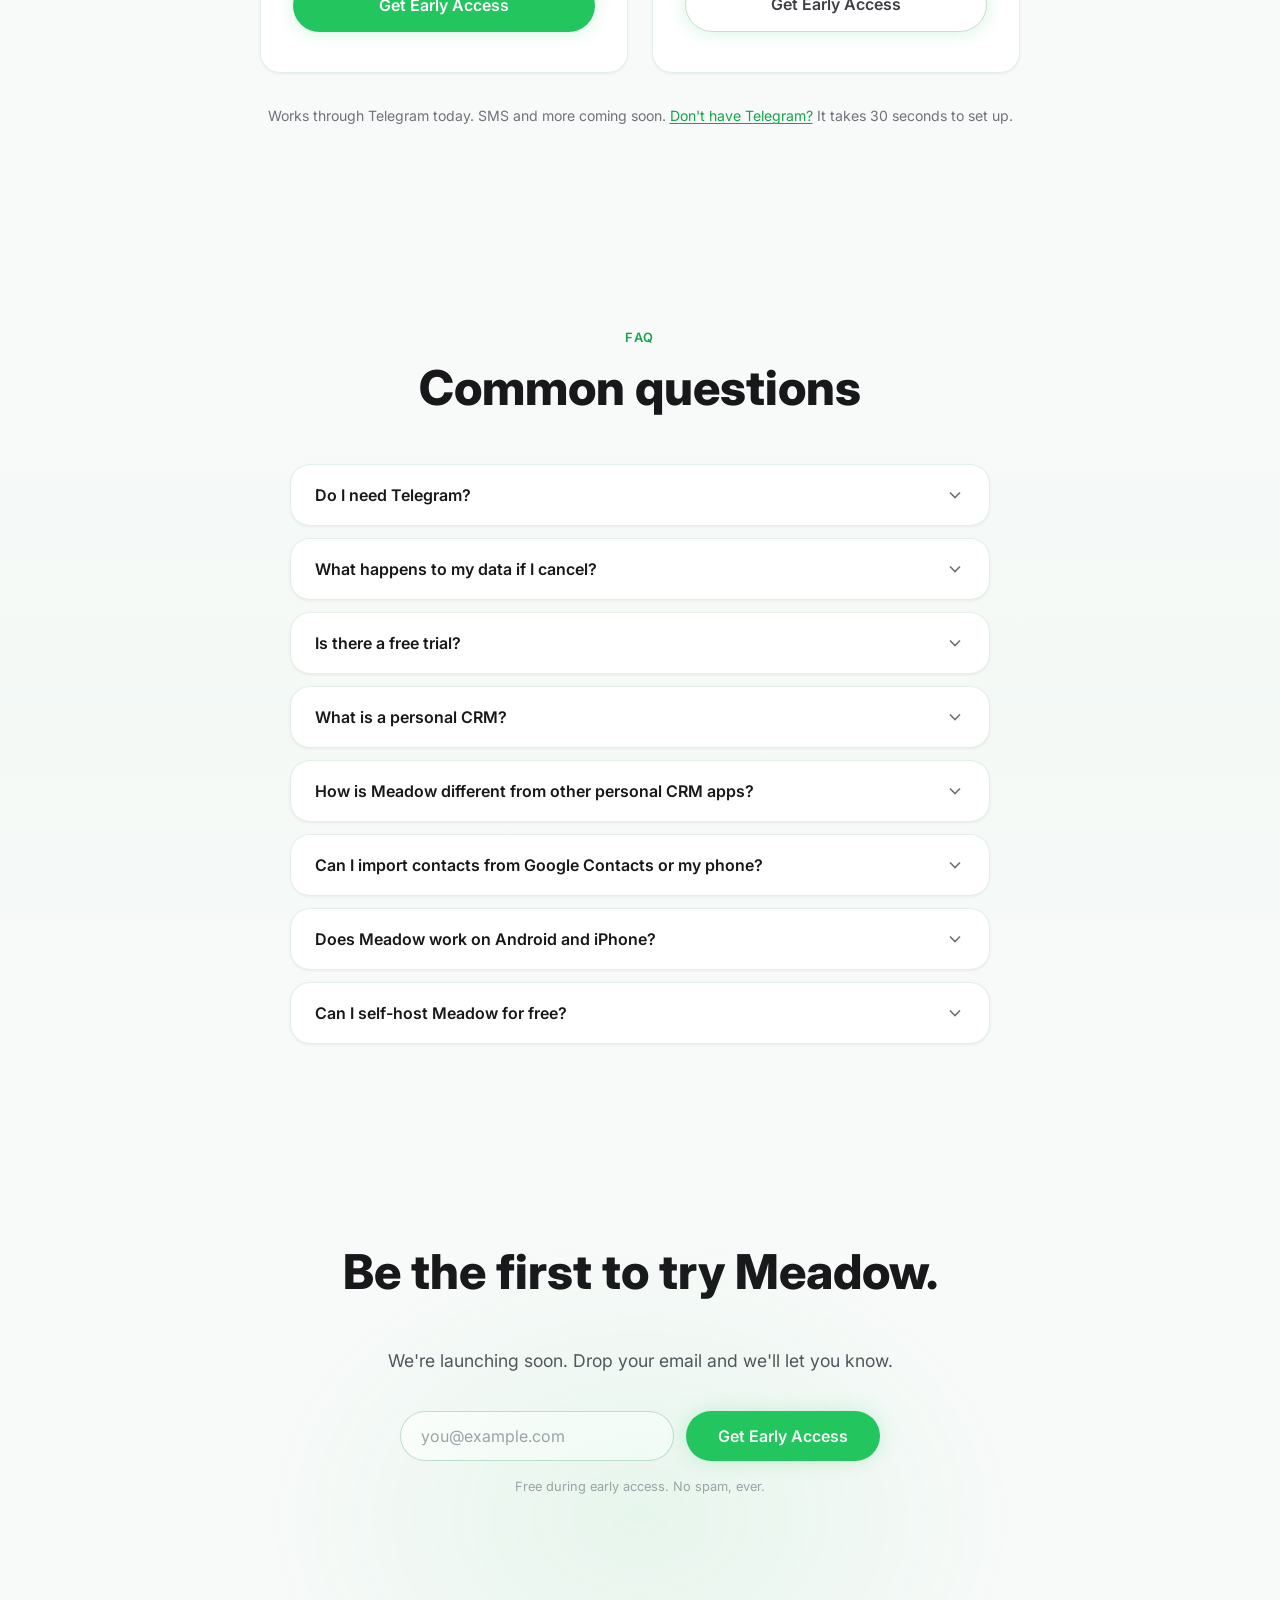
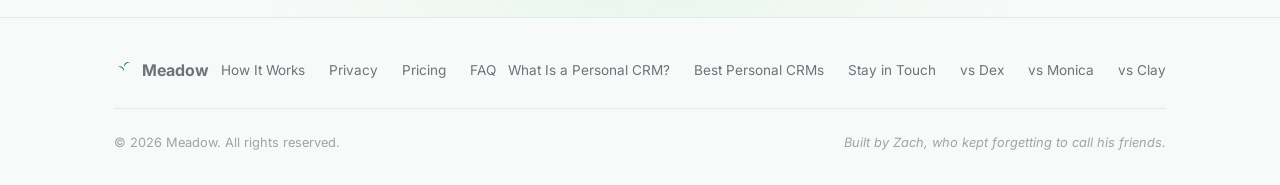
==== commit 99966456: "Update landing page" ====
--- a/index.html
+++ b/index.html
@@ -4,7 +4,7 @@
   <meta charset="UTF-8" />
   <meta name="viewport" content="width=device-width, initial-scale=1.0" />
   <title>Meadow | Personal CRM to Stay in Touch with Friends</title>
-  <meta name="description" content="Meadow is a personal CRM that lives in Telegram. Track friendships, get birthday reminders, and weekly briefs on who to reach out to and what to say. Free during beta." />
+  <meta name="description" content="Meadow is a personal CRM that lives in Telegram. Track friendships, get birthday reminders, and weekly briefs on who to reach out to and what to say. Free during early access." />
   <link rel="canonical" href="https://zachmeditates.github.io/meadow-site/" />
   <meta name="theme-color" content="#22c55e" />
 
@@ -14,13 +14,13 @@
   <meta property="og:url" content="https://zachmeditates.github.io/meadow-site/" />
   <meta property="og:type" content="website" />
   <meta property="og:site_name" content="Meadow" />
-  <meta property="og:image" content="https://zachmeditates.github.io/meadow-site/og-image.png" />
+  <meta property="og:image" content="https://zachmeditates.github.io/meadow-site/og-image.jpg" />
 
   <!-- Twitter Card -->
   <meta name="twitter:card" content="summary_large_image" />
   <meta name="twitter:title" content="Meadow | Personal CRM to Stay in Touch with Friends" />
   <meta name="twitter:description" content="Meadow is a personal CRM that lives in Telegram. Track friendships, get birthday reminders, and weekly briefs on who to reach out to." />
-  <meta name="twitter:image" content="https://zachmeditates.github.io/meadow-site/og-image.png" />
+  <meta name="twitter:image" content="https://zachmeditates.github.io/meadow-site/og-image.jpg" />
 
   <link rel="icon" type="image/svg+xml" href="favicon.svg" />
   <link rel="preconnect" href="https://fonts.googleapis.com" />
@@ -173,10 +173,25 @@
     "@type": "Organization",
     "name": "Meadow",
     "url": "https://zachmeditates.github.io/meadow-site/",
+    "logo": "https://zachmeditates.github.io/meadow-site/favicon.svg",
     "founder": {
       "@type": "Person",
       "name": "Zach"
     }
+  }
+  </script>
+  <script type="application/ld+json">
+  {
+    "@context": "https://schema.org",
+    "@type": "BreadcrumbList",
+    "itemListElement": [
+      {
+        "@type": "ListItem",
+        "position": 1,
+        "name": "Meadow",
+        "item": "https://zachmeditates.github.io/meadow-site/"
+      }
+    ]
   }
   </script>
 </head>
@@ -241,6 +256,14 @@
     </div>
   </section>
 
+
+  <!-- ANSWER PARAGRAPH (AI search citation target) -->
+  <section class="answer" id="what-is-meadow">
+    <div class="container">
+      <h2 class="section-title">What is Meadow?</h2>
+      <p>Meadow is a personal CRM that runs inside Telegram. You text it about your friends in plain language, and it automatically tracks contacts, logs interactions, and builds relationship profiles. Every Monday, it sends a weekly brief with who to reach out to, what to talk about, and a ready-to-send draft message. Hosted plans start at $8/month. Self-hosting with Docker is free. Learn more about <a href="what-is-personal-crm.html">what a personal CRM is</a>, see how <a href="best-personal-crm.html">Meadow compares to other personal CRMs</a>, or read about using Meadow for <a href="personal-crm-for-networking.html">networking</a>, <a href="personal-crm-for-parents.html">parenting</a>, or <a href="stay-in-touch-with-friends.html">staying in touch with friends</a>.</p>
+    </div>
+  </section>
 
   <!-- PROBLEM STATEMENT -->
   <section class="problem">
@@ -509,7 +532,7 @@
               Isolated database. Export anytime.
             </li>
           </ul>
-          <a href="#signup" class="btn btn--lg pricing__cta">Join the Waitlist</a>
+          <a href="#signup" class="btn btn--lg pricing__cta">Get Early Access</a>
         </div>
 
         <div class="pricing__card">
@@ -536,7 +559,7 @@
               Full control over your data
             </li>
           </ul>
-          <a href="#signup" class="btn btn--lg btn--ghost pricing__cta">Join the Waitlist</a>
+          <a href="#signup" class="btn btn--lg btn--ghost pricing__cta">Get Early Access</a>
         </div>
 
       </div>
@@ -646,7 +669,7 @@
       <p class="cta__sub">We're launching soon. Drop your email and we'll let you know.</p>
       <form class="cta__form" id="signup-form">
         <input type="email" placeholder="you@example.com" required class="cta__input" />
-        <button type="submit" class="btn btn--lg">Join the Waitlist</button>
+        <button type="submit" class="btn btn--lg">Get Early Access</button>
       </form>
       <p class="cta__fine">Free during early access. No spam, ever.</p>
       <div class="cta__success" id="cta-success">
@@ -670,6 +693,14 @@
           <a href="#privacy">Privacy</a>
           <a href="#pricing">Pricing</a>
           <a href="#faq">FAQ</a>
+        </nav>
+        <nav class="footer__links" aria-label="Content pages">
+          <a href="what-is-personal-crm.html">What Is a Personal CRM?</a>
+          <a href="best-personal-crm.html">Best Personal CRMs</a>
+          <a href="stay-in-touch-with-friends.html">Stay in Touch</a>
+          <a href="vs-dex.html">vs Dex</a>
+          <a href="vs-monica.html">vs Monica</a>
+          <a href="vs-clay.html">vs Clay</a>
         </nav>
       </div>
       <div class="footer__bottom">
@@ -745,7 +776,7 @@
         success.style.display = 'block';
       } catch (err) {
         btn.disabled = false;
-        btn.textContent = 'Join the Waitlist';
+        btn.textContent = 'Get Early Access';
         if (!errorEl) {
           var p = document.createElement('p');
           p.id = 'cta-error';
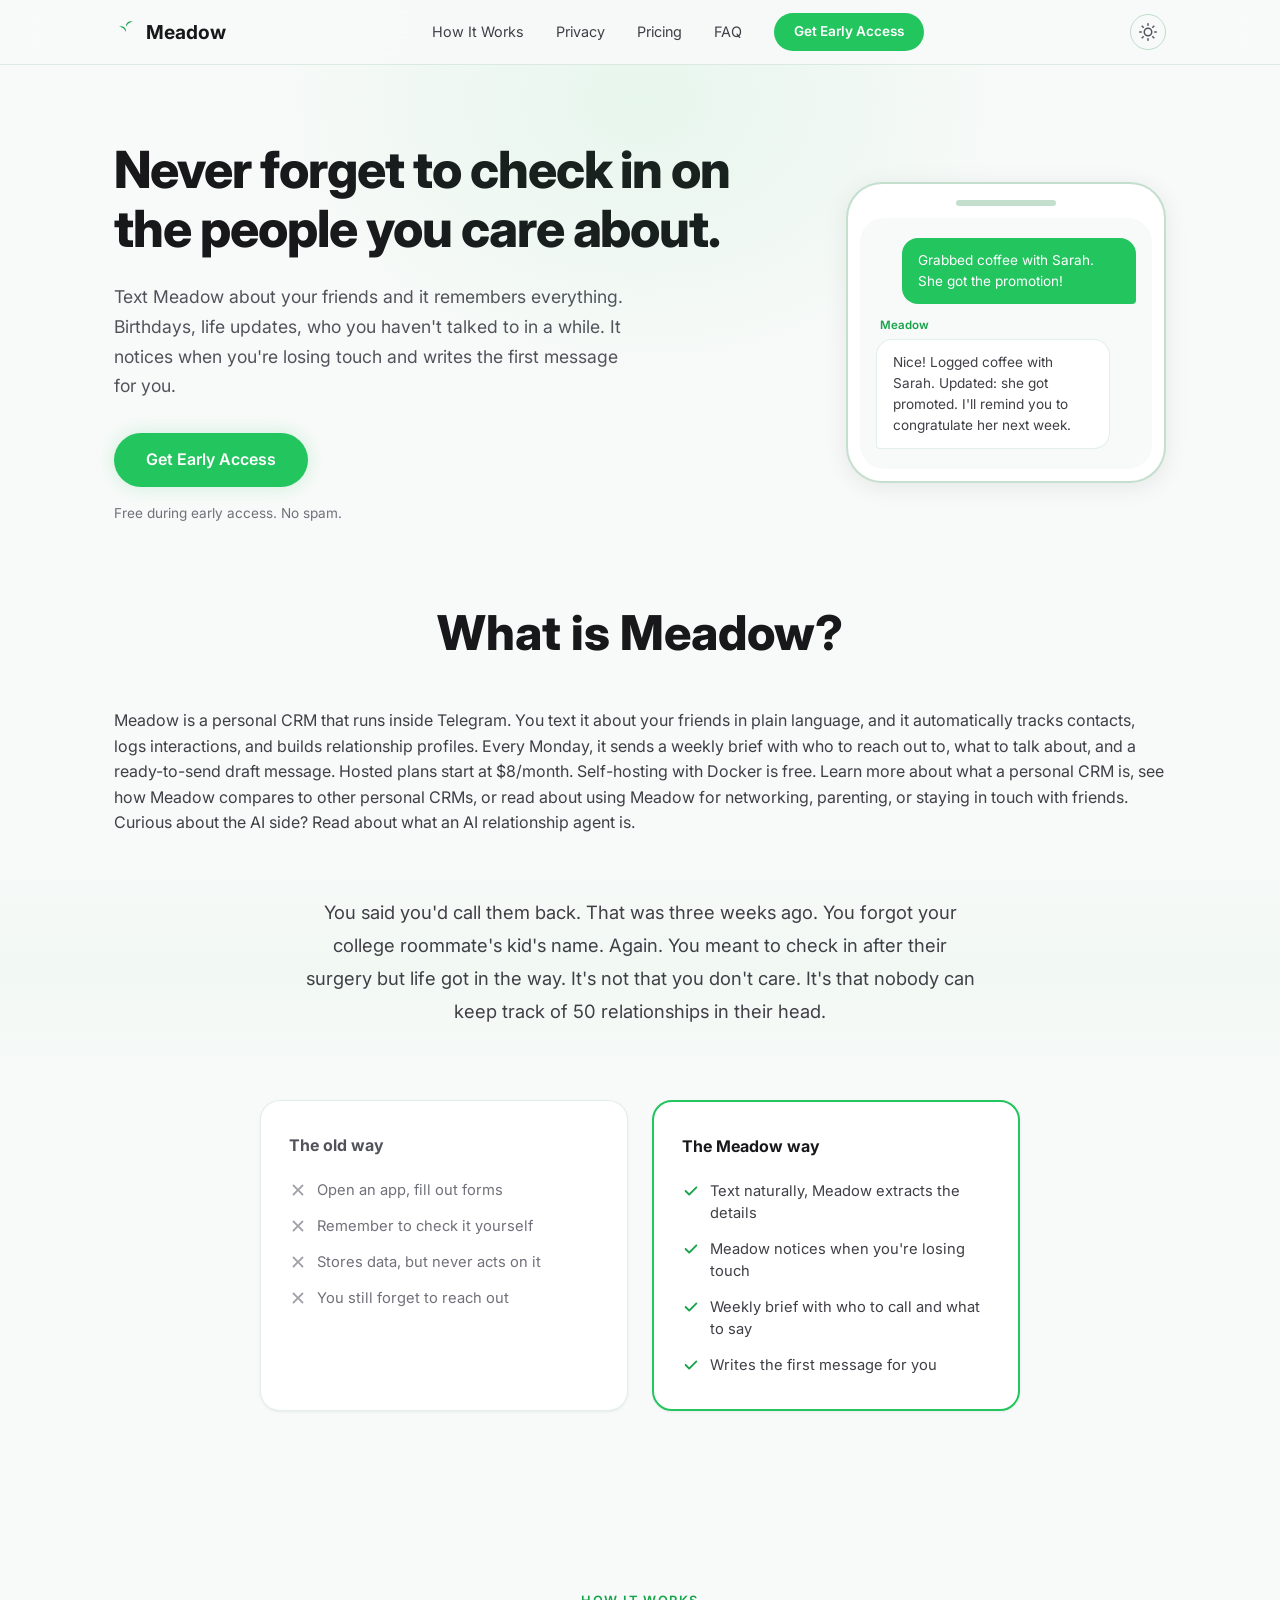
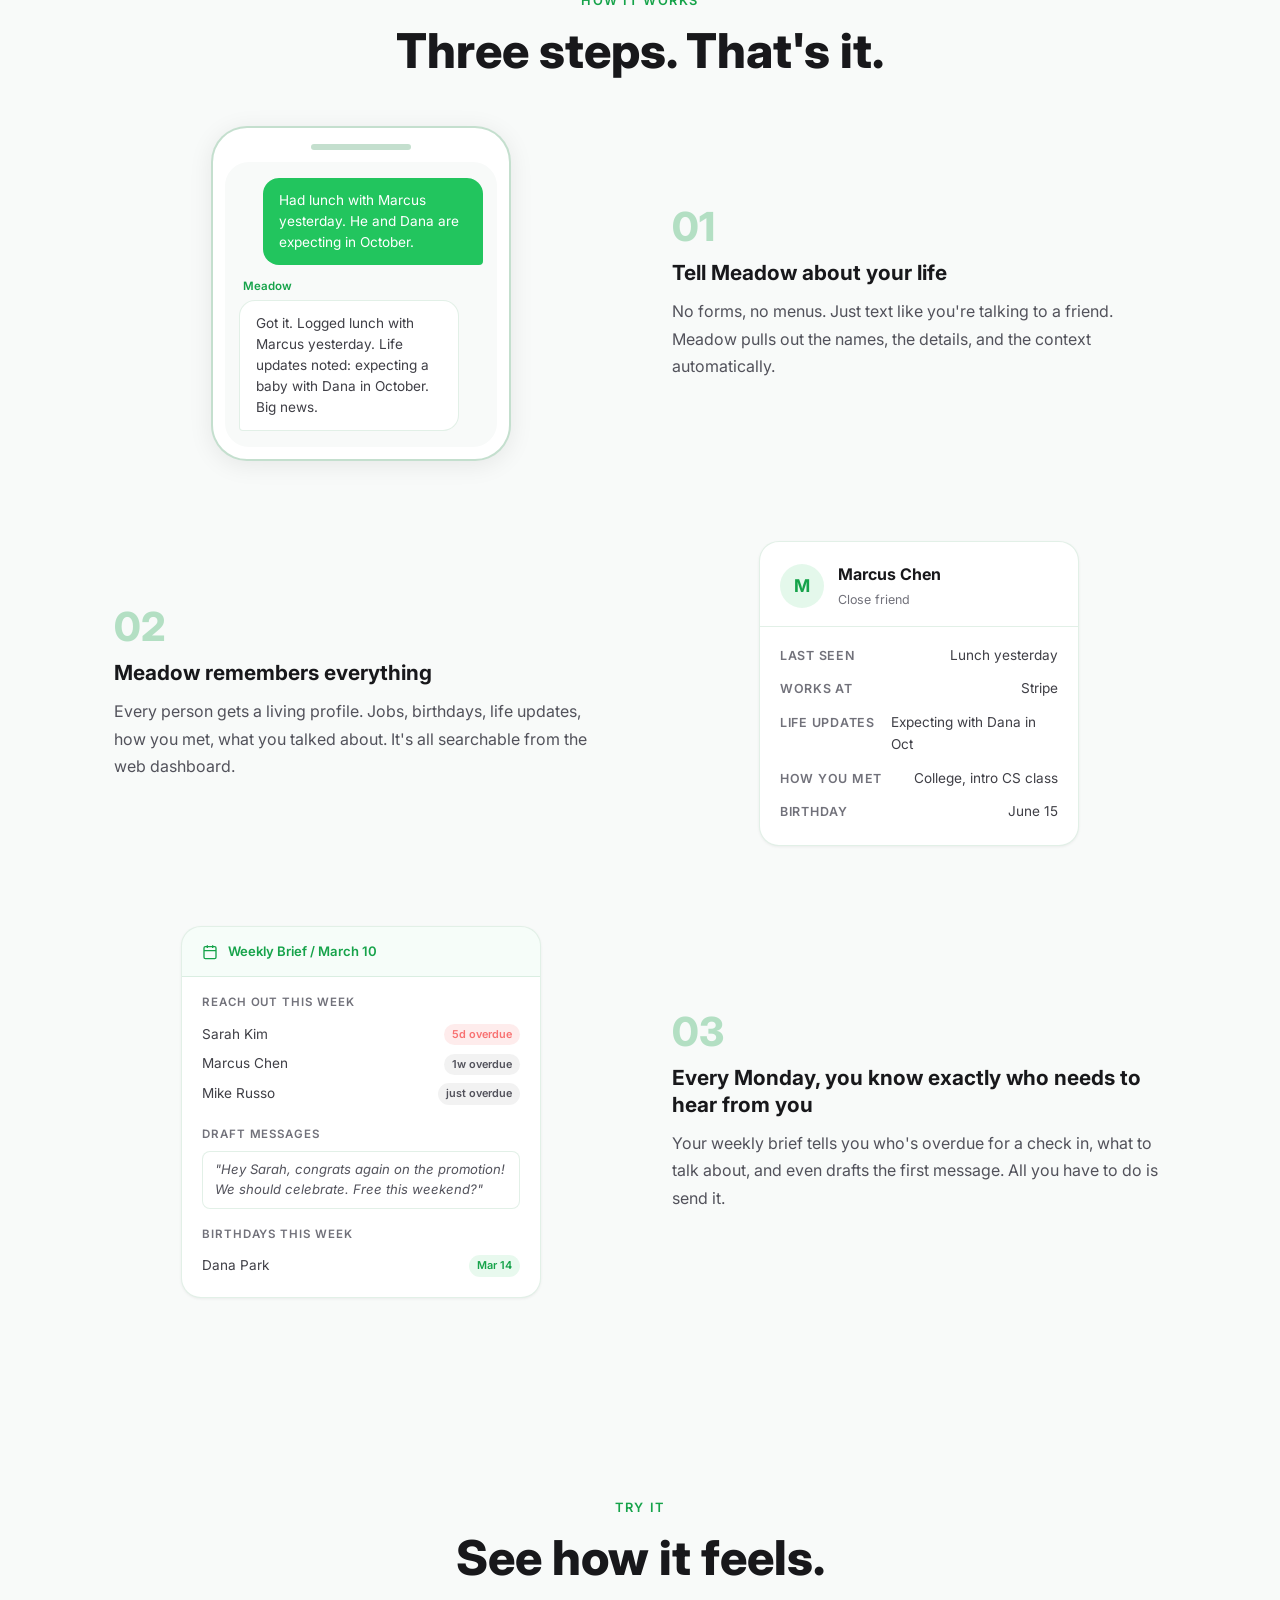
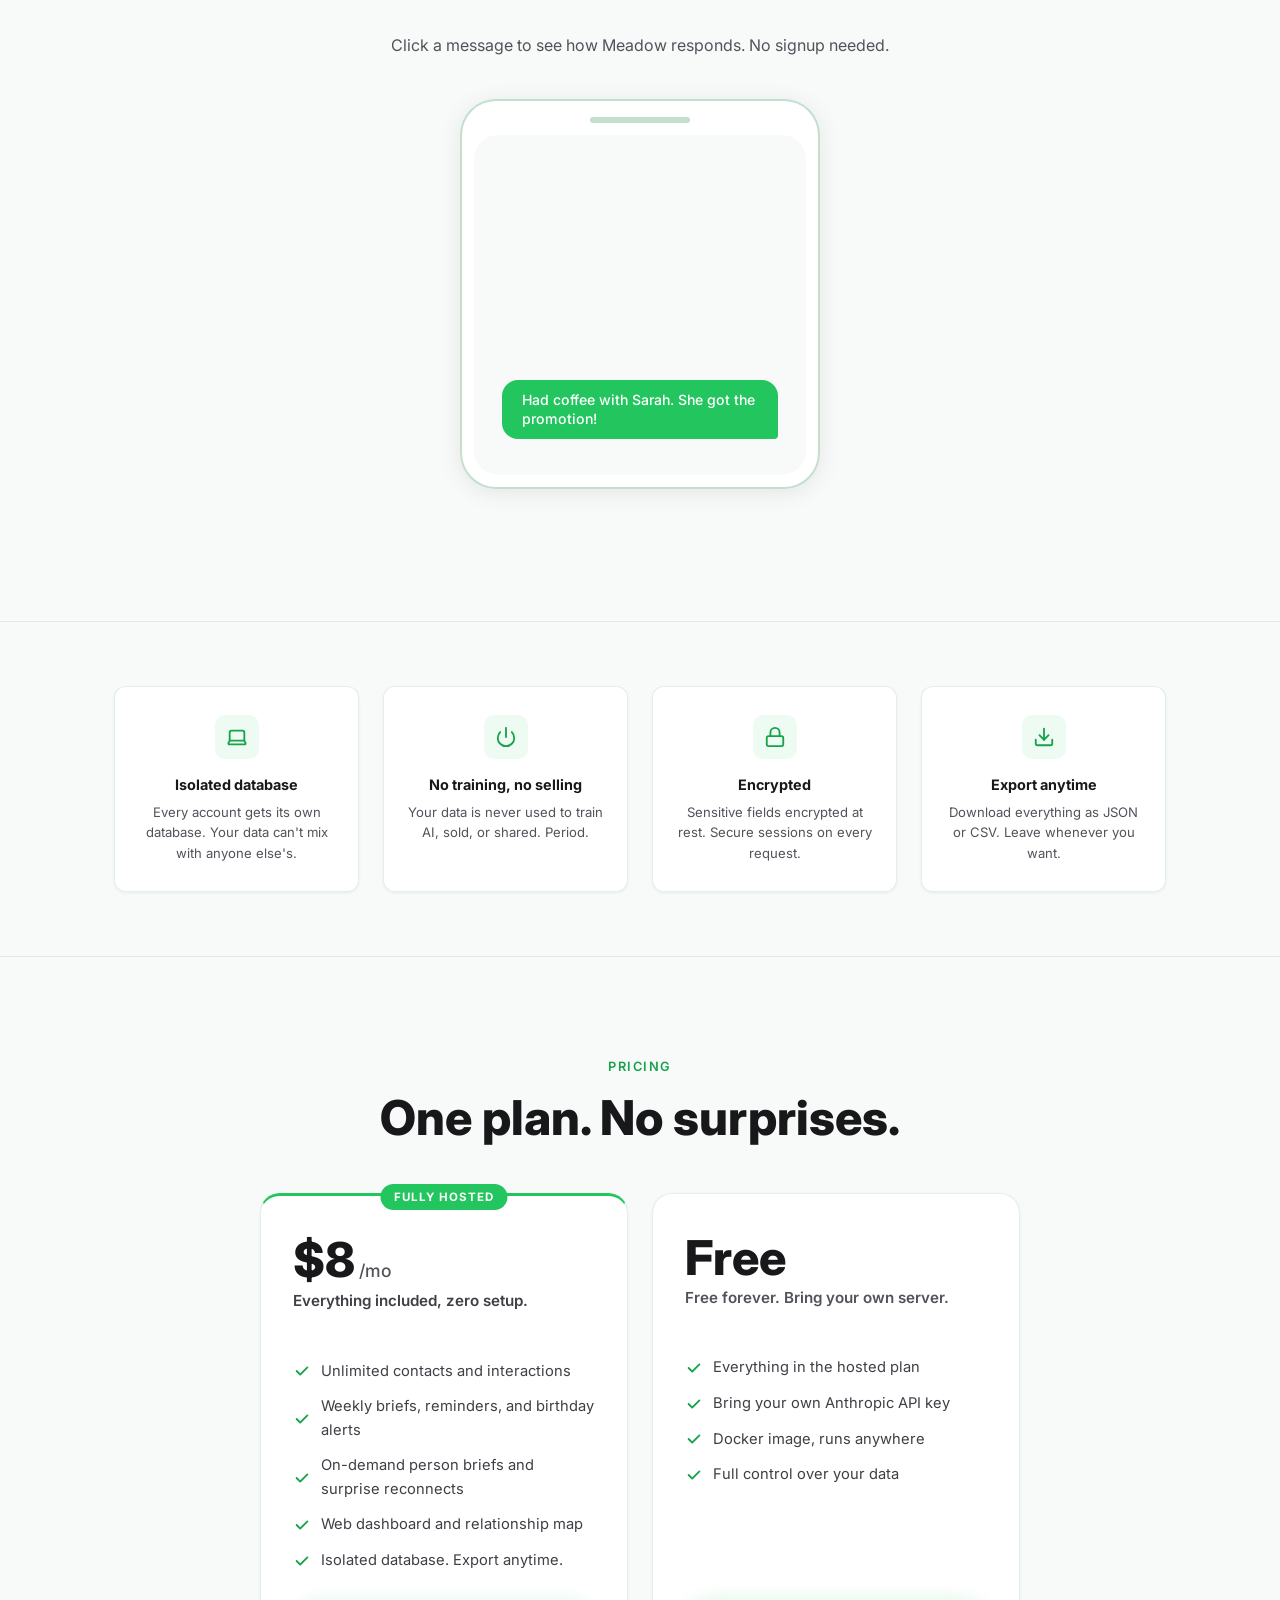
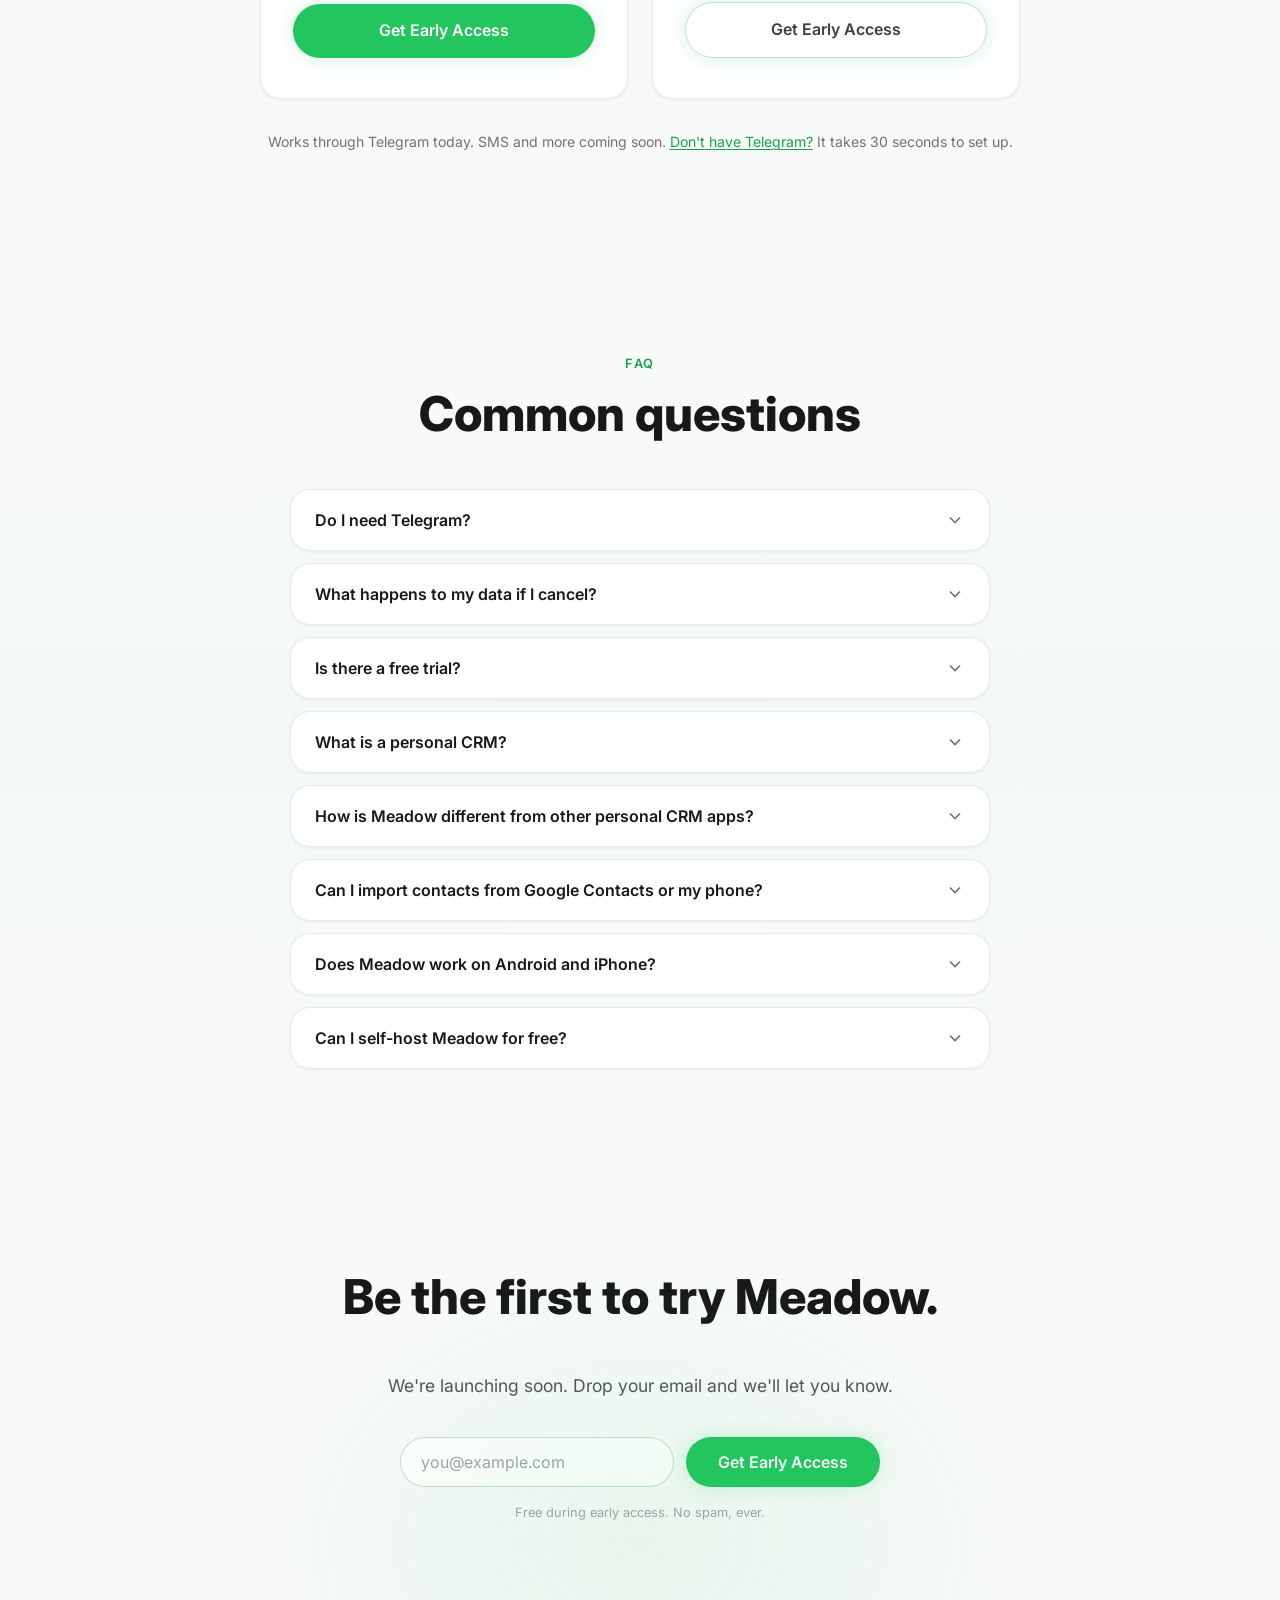
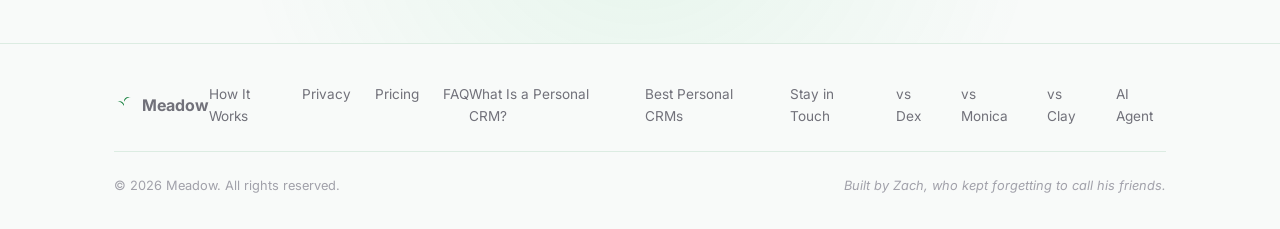
==== commit c854d641: "Update landing page" ====
--- a/index.html
+++ b/index.html
@@ -261,7 +261,7 @@
   <section class="answer" id="what-is-meadow">
     <div class="container">
       <h2 class="section-title">What is Meadow?</h2>
-      <p>Meadow is a personal CRM that runs inside Telegram. You text it about your friends in plain language, and it automatically tracks contacts, logs interactions, and builds relationship profiles. Every Monday, it sends a weekly brief with who to reach out to, what to talk about, and a ready-to-send draft message. Hosted plans start at $8/month. Self-hosting with Docker is free. Learn more about <a href="what-is-personal-crm.html">what a personal CRM is</a>, see how <a href="best-personal-crm.html">Meadow compares to other personal CRMs</a>, or read about using Meadow for <a href="personal-crm-for-networking.html">networking</a>, <a href="personal-crm-for-parents.html">parenting</a>, or <a href="stay-in-touch-with-friends.html">staying in touch with friends</a>.</p>
+      <p>Meadow is a personal CRM that runs inside Telegram. You text it about your friends in plain language, and it automatically tracks contacts, logs interactions, and builds relationship profiles. Every Monday, it sends a weekly brief with who to reach out to, what to talk about, and a ready-to-send draft message. Hosted plans start at $8/month. Self-hosting with Docker is free. Learn more about <a href="what-is-personal-crm.html">what a personal CRM is</a>, see how <a href="best-personal-crm.html">Meadow compares to other personal CRMs</a>, or read about using Meadow for <a href="personal-crm-for-networking.html">networking</a>, <a href="personal-crm-for-parents.html">parenting</a>, or <a href="stay-in-touch-with-friends.html">staying in touch with friends</a>. Curious about the AI side? Read about <a href="ai-relationship-agent.html">what an AI relationship agent is</a>.</p>
     </div>
   </section>
 
@@ -701,6 +701,7 @@
           <a href="vs-dex.html">vs Dex</a>
           <a href="vs-monica.html">vs Monica</a>
           <a href="vs-clay.html">vs Clay</a>
+          <a href="ai-relationship-agent.html">AI Agent</a>
         </nav>
       </div>
       <div class="footer__bottom">
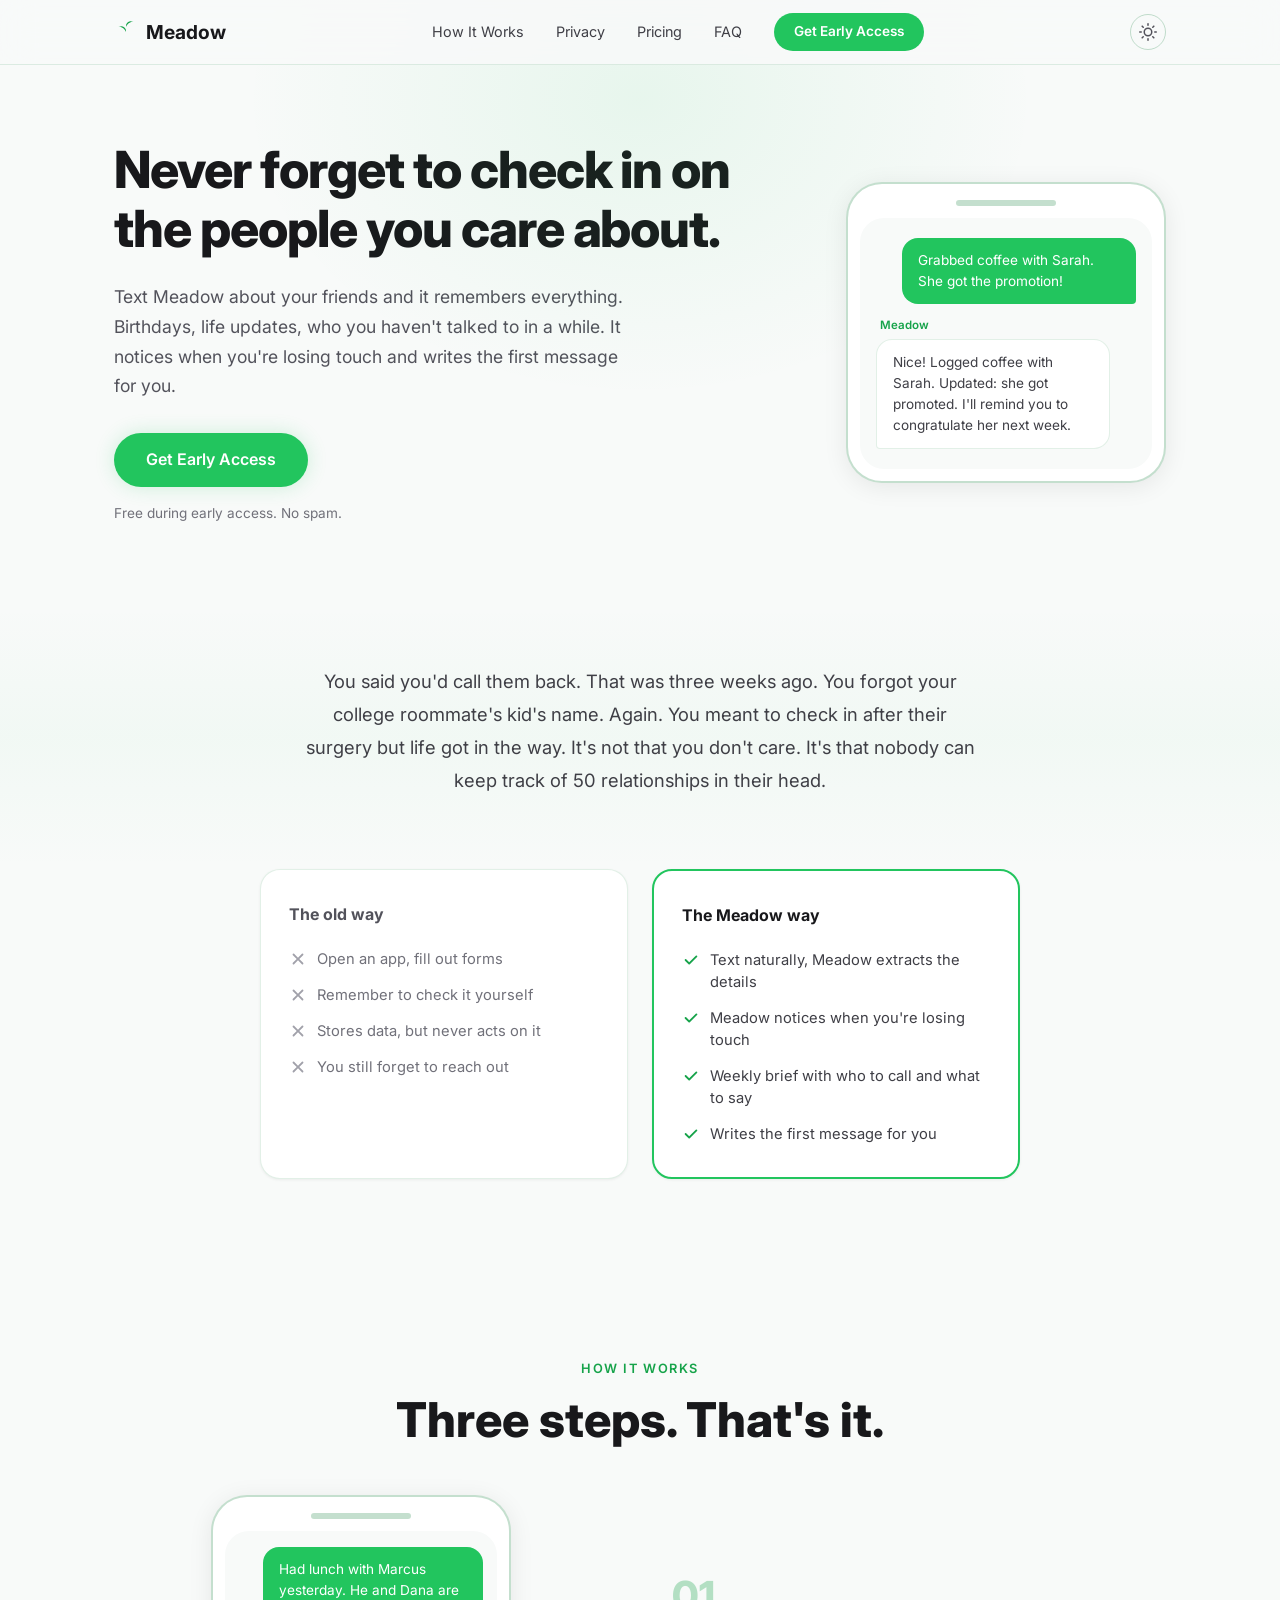
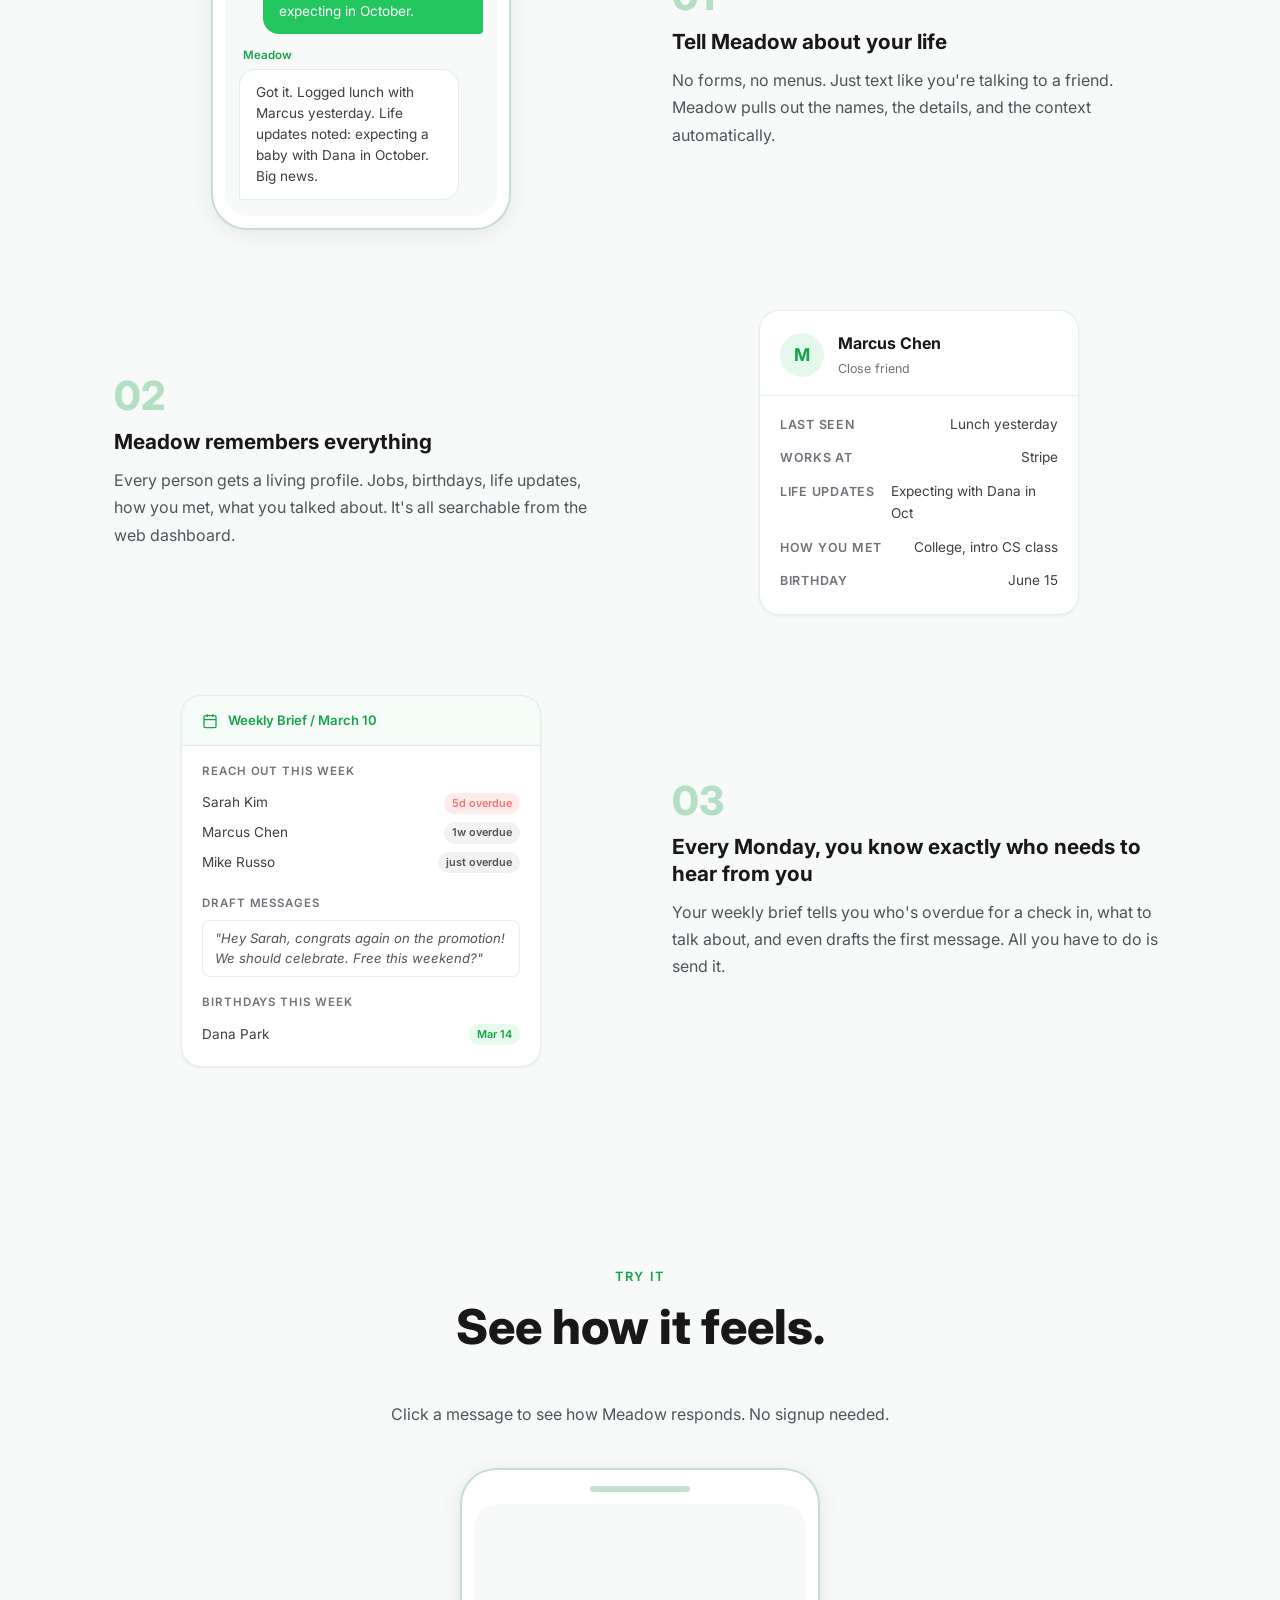
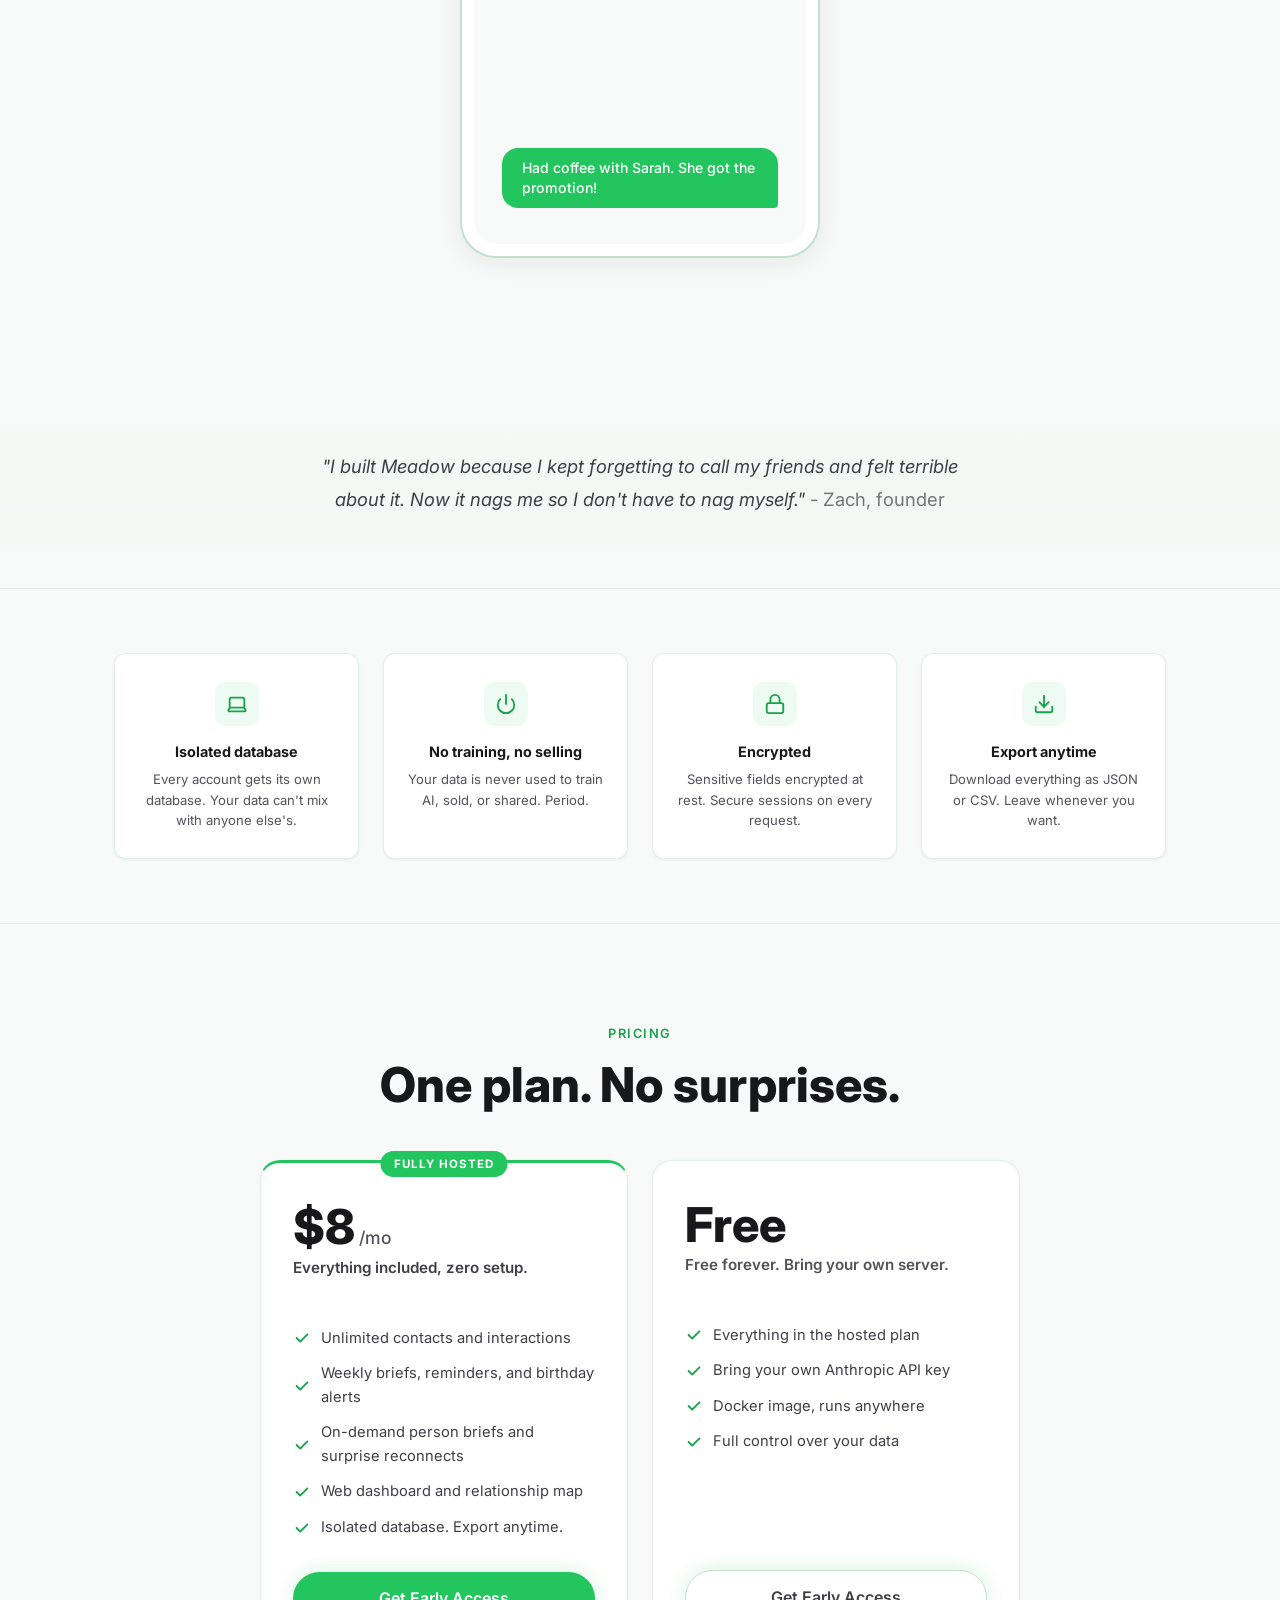
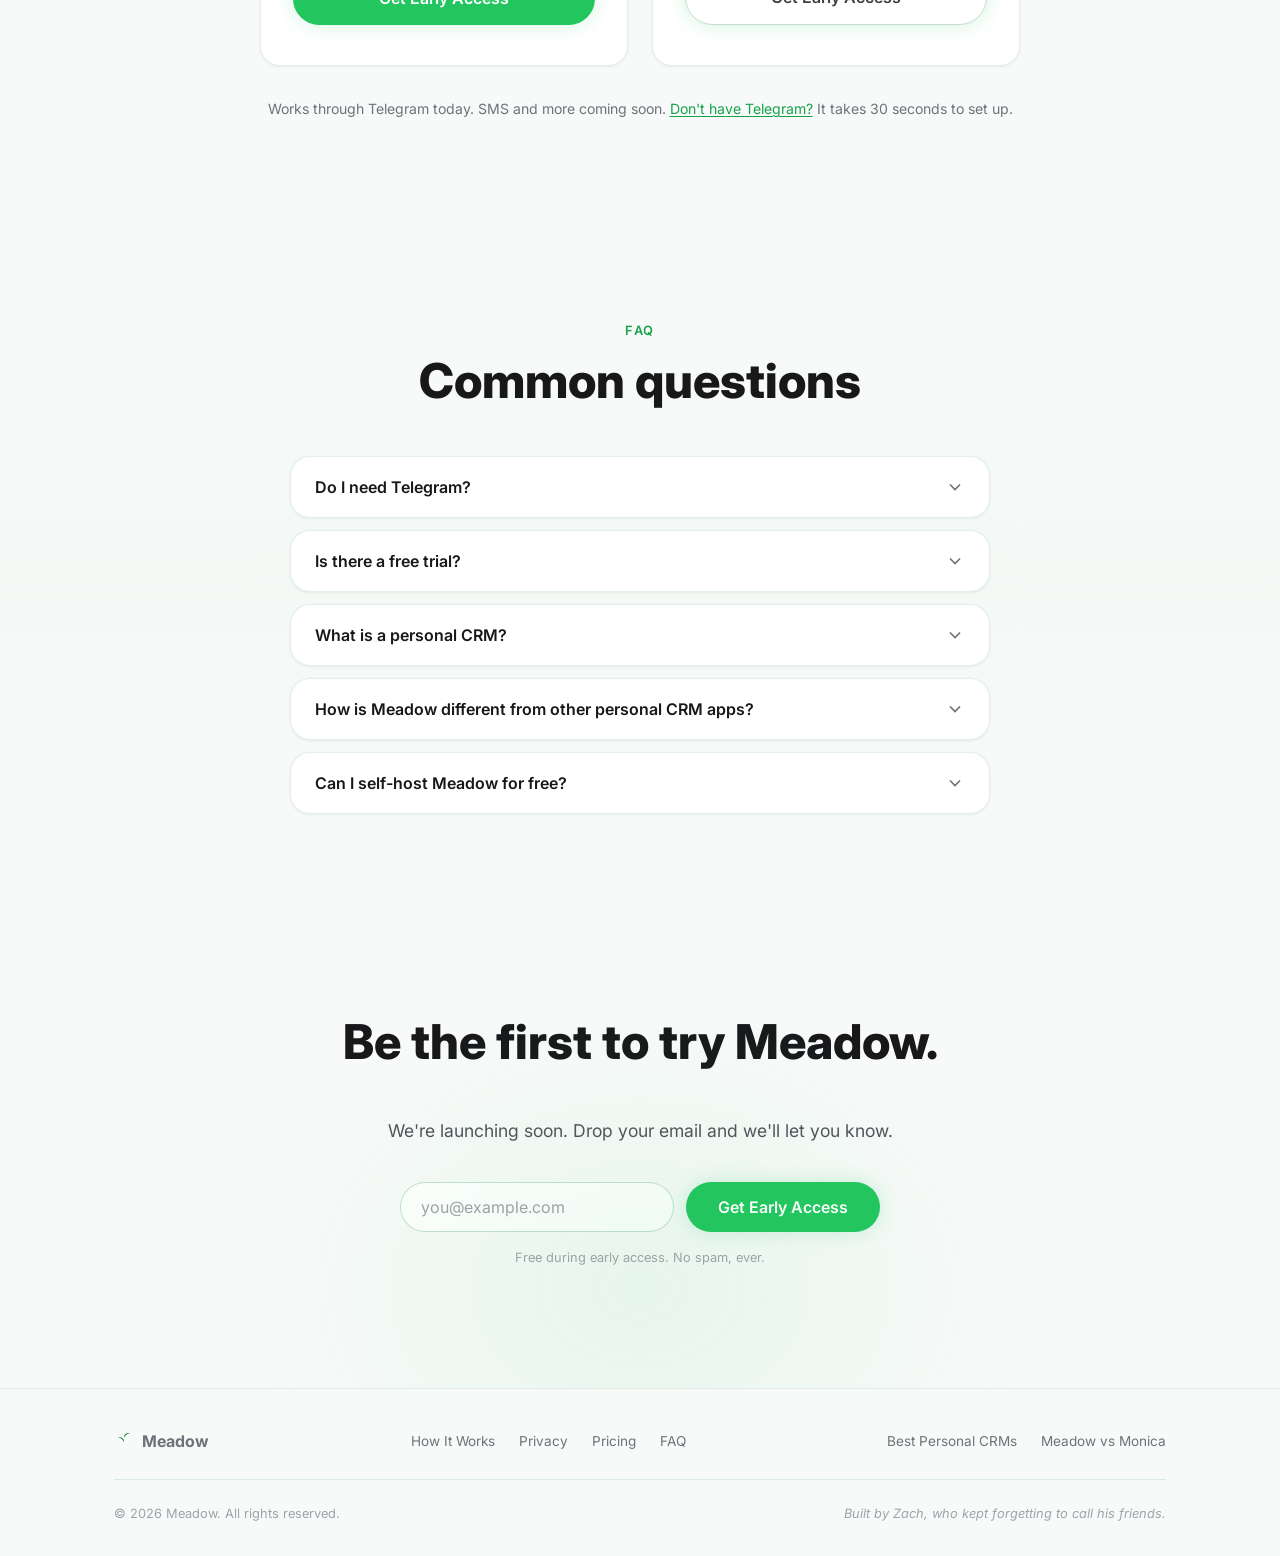
==== commit 4897b274: "Update landing page" ====
--- a/index.html
+++ b/index.html
@@ -82,14 +82,6 @@
       },
       {
         "@type": "Question",
-        "name": "What happens to my data if I cancel?",
-        "acceptedAnswer": {
-          "@type": "Answer",
-          "text": "You can export everything before you cancel. After cancellation, your data is deleted within 30 days. No lock in."
-        }
-      },
-      {
-        "@type": "Question",
         "name": "Is there a free trial?",
         "acceptedAnswer": {
           "@type": "Answer",
@@ -110,22 +102,6 @@
         "acceptedAnswer": {
           "@type": "Answer",
           "text": "Most personal CRM apps require you to open a web app and fill out forms. Meadow is conversational: you text it naturally and it extracts the details automatically. It also lives in Telegram so there is no new app to install, it notices when you are losing touch with someone, and it writes the first message for you in your weekly brief."
-        }
-      },
-      {
-        "@type": "Question",
-        "name": "Can I import contacts from Google Contacts or my phone?",
-        "acceptedAnswer": {
-          "@type": "Answer",
-          "text": "Yes. Meadow supports importing contacts from Google Contacts CSV exports. You can also add contacts one at a time by texting Meadow naturally, like 'add my friend Sarah Kim, works at Figma, birthday April 22.'"
-        }
-      },
-      {
-        "@type": "Question",
-        "name": "Does Meadow work on Android and iPhone?",
-        "acceptedAnswer": {
-          "@type": "Answer",
-          "text": "Yes. Since Meadow works through Telegram, it runs on any device where Telegram is available: Android, iPhone, iPad, desktop, and web. The web dashboard also works on any browser."
         }
       },
       {
@@ -257,14 +233,6 @@
   </section>
 
 
-  <!-- ANSWER PARAGRAPH (AI search citation target) -->
-  <section class="answer" id="what-is-meadow">
-    <div class="container">
-      <h2 class="section-title">What is Meadow?</h2>
-      <p>Meadow is a personal CRM that runs inside Telegram. You text it about your friends in plain language, and it automatically tracks contacts, logs interactions, and builds relationship profiles. Every Monday, it sends a weekly brief with who to reach out to, what to talk about, and a ready-to-send draft message. Hosted plans start at $8/month. Self-hosting with Docker is free. Learn more about <a href="what-is-personal-crm.html">what a personal CRM is</a>, see how <a href="best-personal-crm.html">Meadow compares to other personal CRMs</a>, or read about using Meadow for <a href="personal-crm-for-networking.html">networking</a>, <a href="personal-crm-for-parents.html">parenting</a>, or <a href="stay-in-touch-with-friends.html">staying in touch with friends</a>. Curious about the AI side? Read about <a href="ai-relationship-agent.html">what an AI relationship agent is</a>.</p>
-    </div>
-  </section>
-
   <!-- PROBLEM STATEMENT -->
   <section class="problem">
     <div class="container">
@@ -457,6 +425,14 @@
   </section>
 
 
+  <!-- SOCIAL PROOF -->
+  <section class="problem">
+    <div class="container">
+      <p class="problem__text" style="font-style: italic; text-align: center;">"I built Meadow because I kept forgetting to call my friends and felt terrible about it. Now it nags me so I don't have to nag myself." <span style="font-style: normal; opacity: 0.7;">- Zach, founder</span></p>
+    </div>
+  </section>
+
+
   <!-- TRUST BAR -->
   <section class="trust" id="privacy">
     <div class="container">
@@ -588,16 +564,6 @@
 
         <div class="faq__item">
           <button class="faq__question" aria-expanded="false">
-            <span>What happens to my data if I cancel?</span>
-            <svg class="faq__chevron" viewBox="0 0 24 24" fill="none" stroke="currentColor" stroke-width="2"><polyline points="6 9 12 15 18 9"/></svg>
-          </button>
-          <div class="faq__answer">
-            <p>You can export everything before you cancel. After cancellation, your data is deleted within 30 days. No lock in, no hostage taking.</p>
-          </div>
-        </div>
-
-        <div class="faq__item">
-          <button class="faq__question" aria-expanded="false">
             <span>Is there a free trial?</span>
             <svg class="faq__chevron" viewBox="0 0 24 24" fill="none" stroke="currentColor" stroke-width="2"><polyline points="6 9 12 15 18 9"/></svg>
           </button>
@@ -623,26 +589,6 @@
           </button>
           <div class="faq__answer">
             <p>Most personal CRM apps require you to open a web app and fill out forms. Meadow is conversational: you text it naturally, like talking to a friend, and it extracts the details automatically. It lives in Telegram so there is no new app to install. And instead of just storing data, Meadow notices when you're losing touch with someone and writes the first message for you.</p>
-          </div>
-        </div>
-
-        <div class="faq__item">
-          <button class="faq__question" aria-expanded="false">
-            <span>Can I import contacts from Google Contacts or my phone?</span>
-            <svg class="faq__chevron" viewBox="0 0 24 24" fill="none" stroke="currentColor" stroke-width="2"><polyline points="6 9 12 15 18 9"/></svg>
-          </button>
-          <div class="faq__answer">
-            <p>Yes. Meadow supports importing contacts from Google Contacts CSV exports. You can also add contacts one at a time by texting Meadow naturally, like "add my friend Sarah Kim, works at Figma, birthday April 22."</p>
-          </div>
-        </div>
-
-        <div class="faq__item">
-          <button class="faq__question" aria-expanded="false">
-            <span>Does Meadow work on Android and iPhone?</span>
-            <svg class="faq__chevron" viewBox="0 0 24 24" fill="none" stroke="currentColor" stroke-width="2"><polyline points="6 9 12 15 18 9"/></svg>
-          </button>
-          <div class="faq__answer">
-            <p>Yes. Since Meadow works through Telegram, it runs on any device where Telegram is available: Android, iPhone, iPad, desktop, and web. The web dashboard also works on any browser.</p>
           </div>
         </div>
 
@@ -695,13 +641,8 @@
           <a href="#faq">FAQ</a>
         </nav>
         <nav class="footer__links" aria-label="Content pages">
-          <a href="what-is-personal-crm.html">What Is a Personal CRM?</a>
           <a href="best-personal-crm.html">Best Personal CRMs</a>
-          <a href="stay-in-touch-with-friends.html">Stay in Touch</a>
-          <a href="vs-dex.html">vs Dex</a>
-          <a href="vs-monica.html">vs Monica</a>
-          <a href="vs-clay.html">vs Clay</a>
-          <a href="ai-relationship-agent.html">AI Agent</a>
+          <a href="vs-monica.html">Meadow vs Monica</a>
         </nav>
       </div>
       <div class="footer__bottom">
